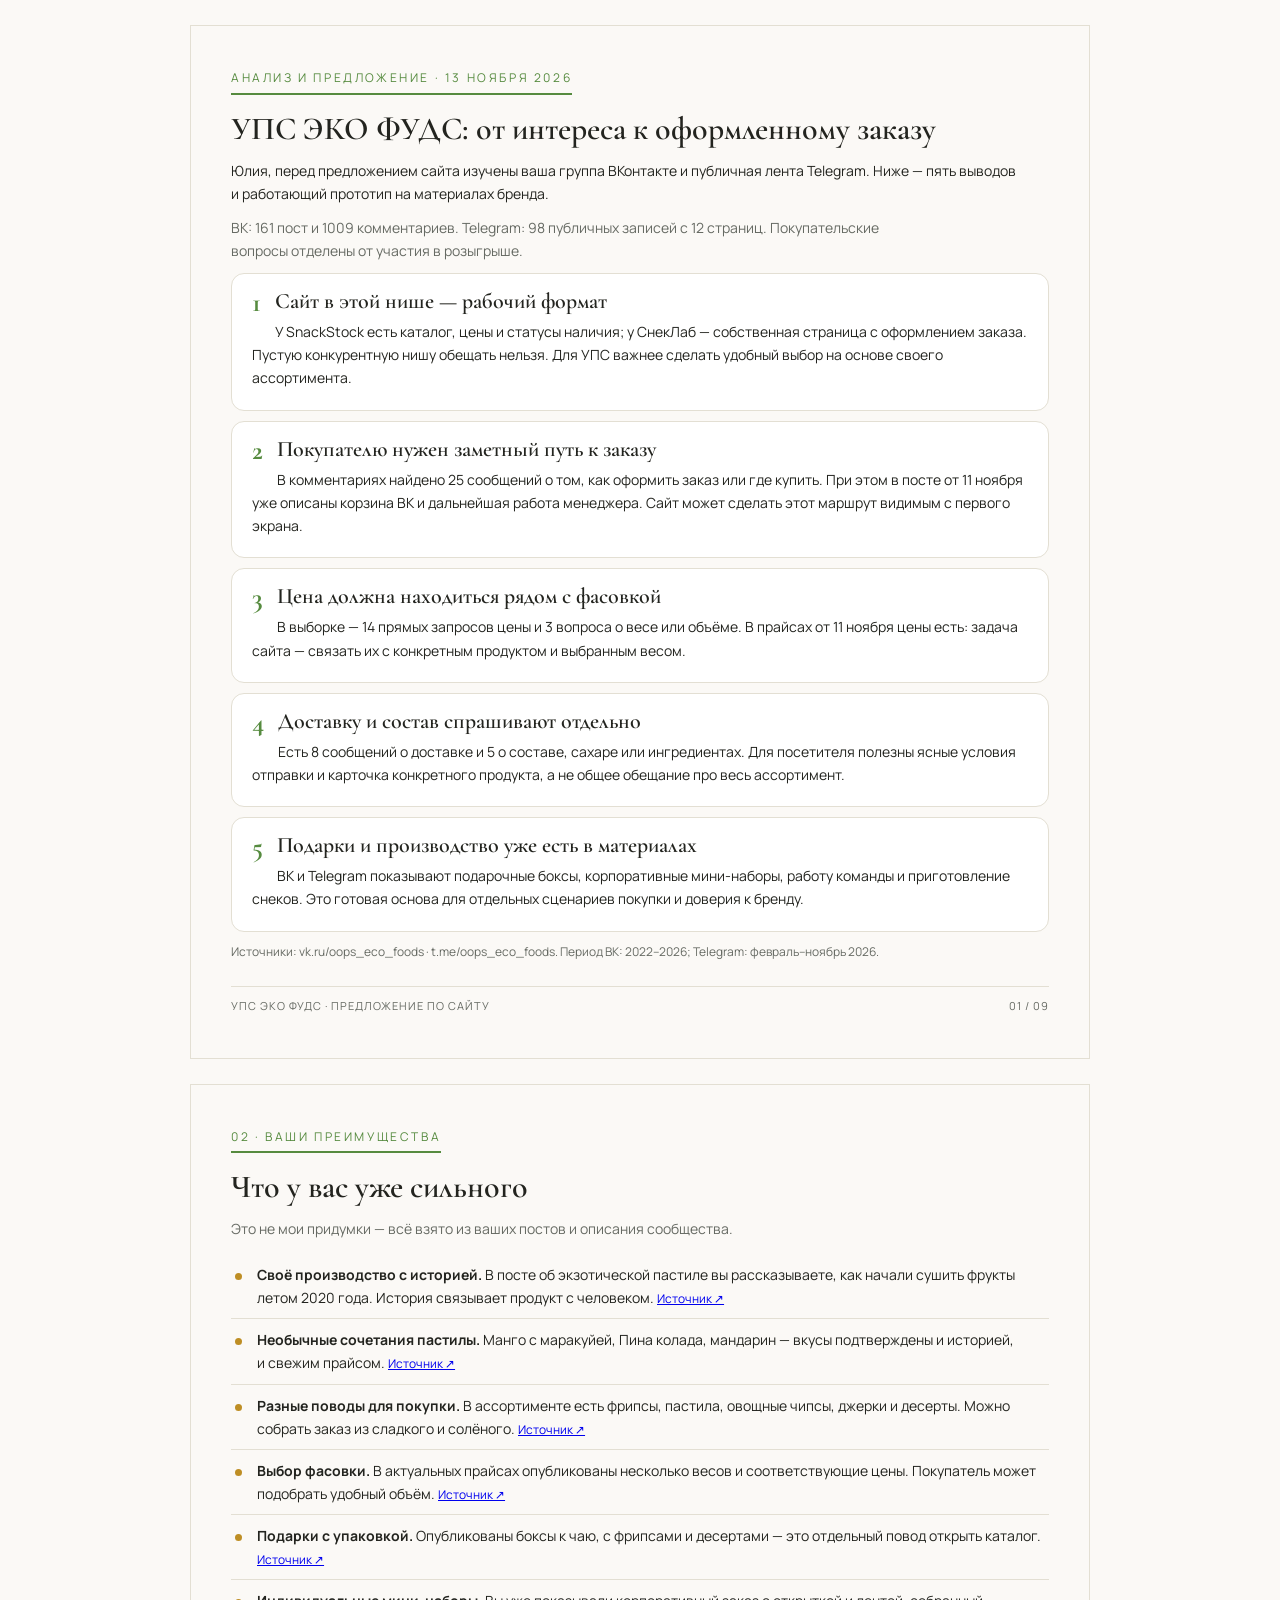
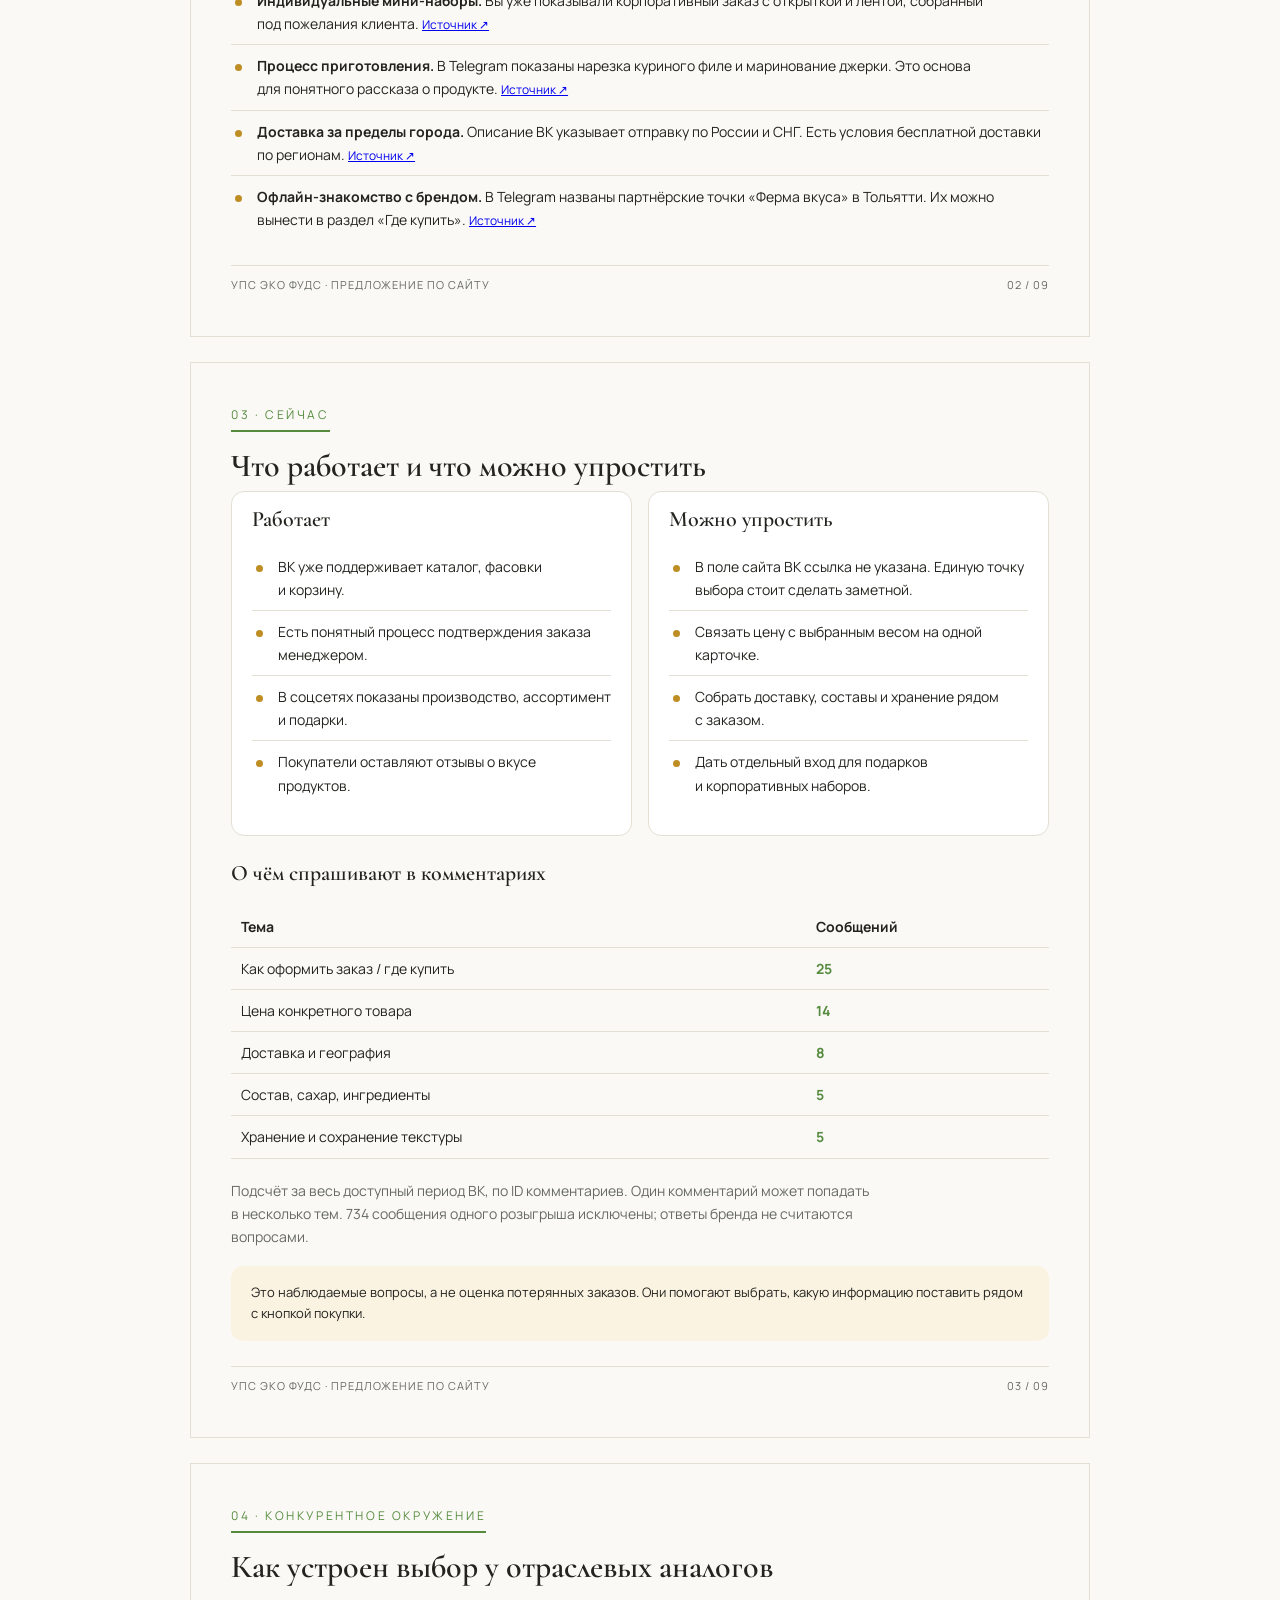
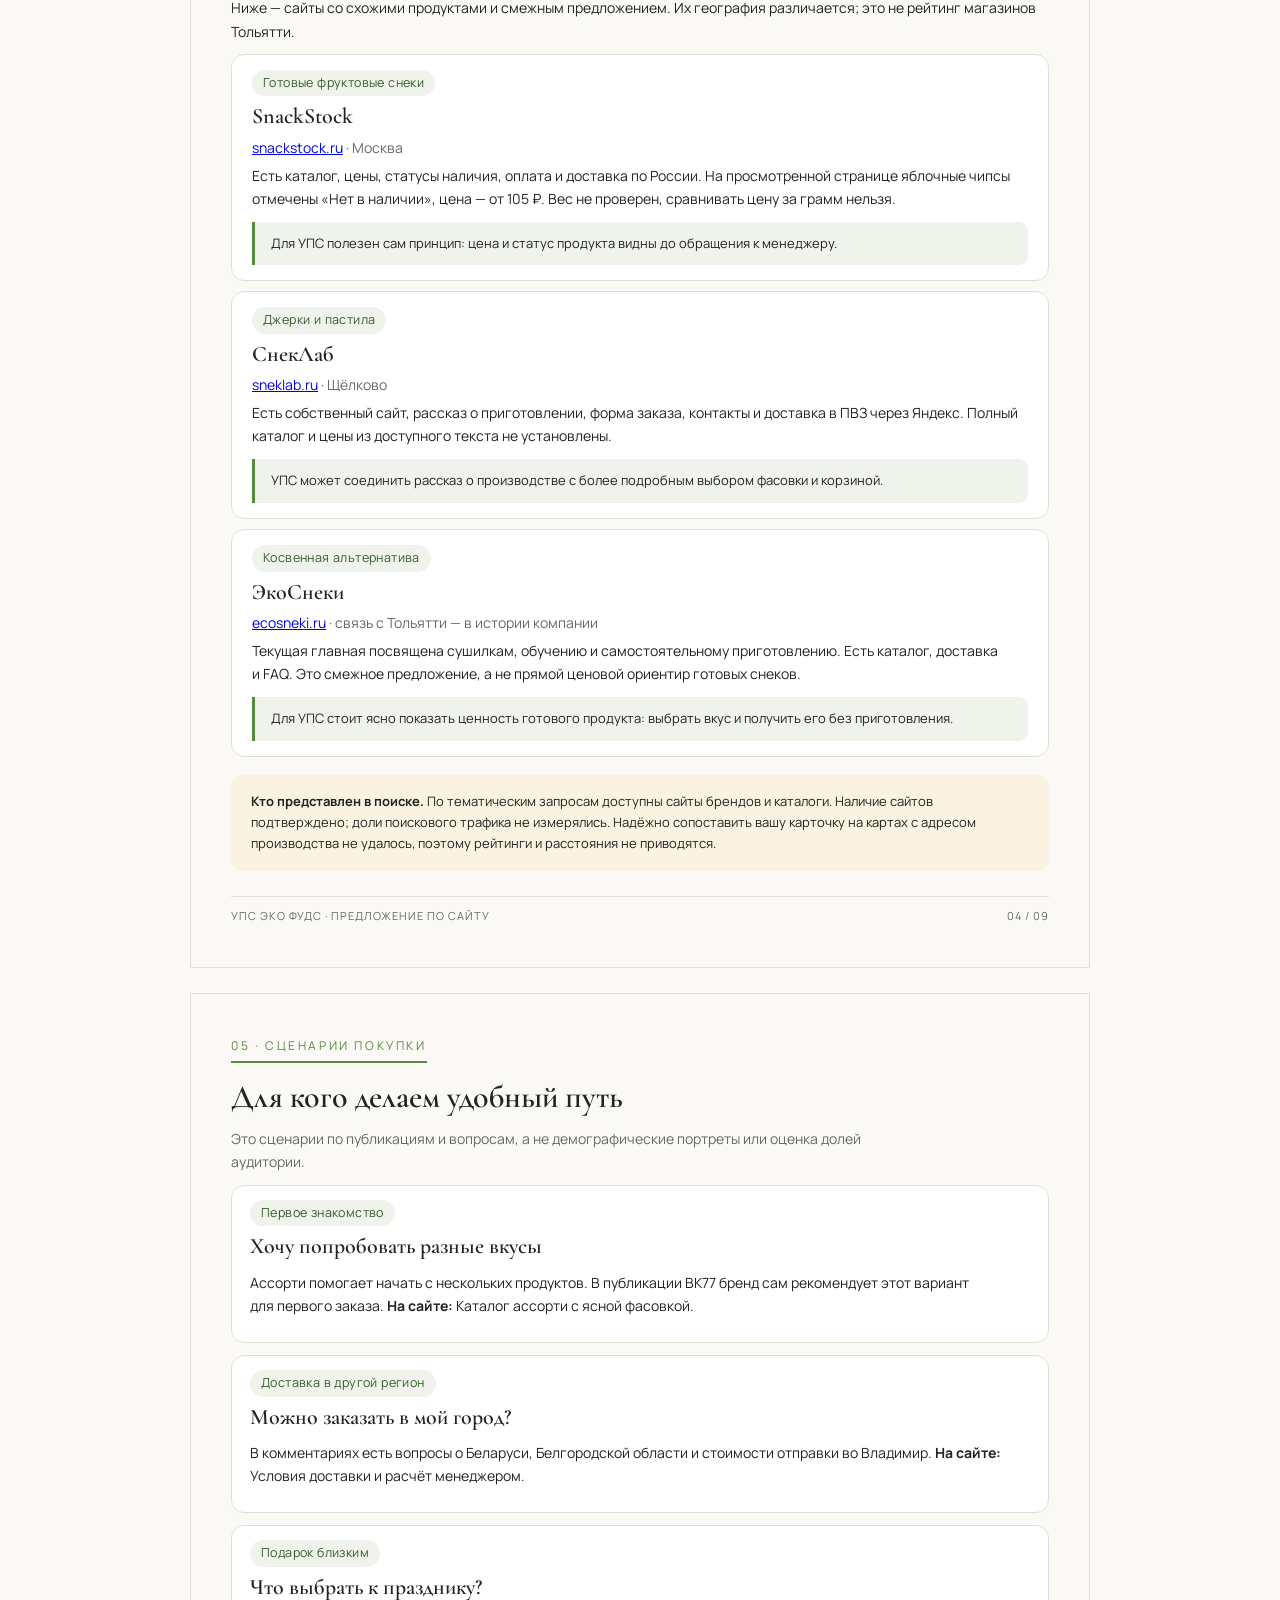
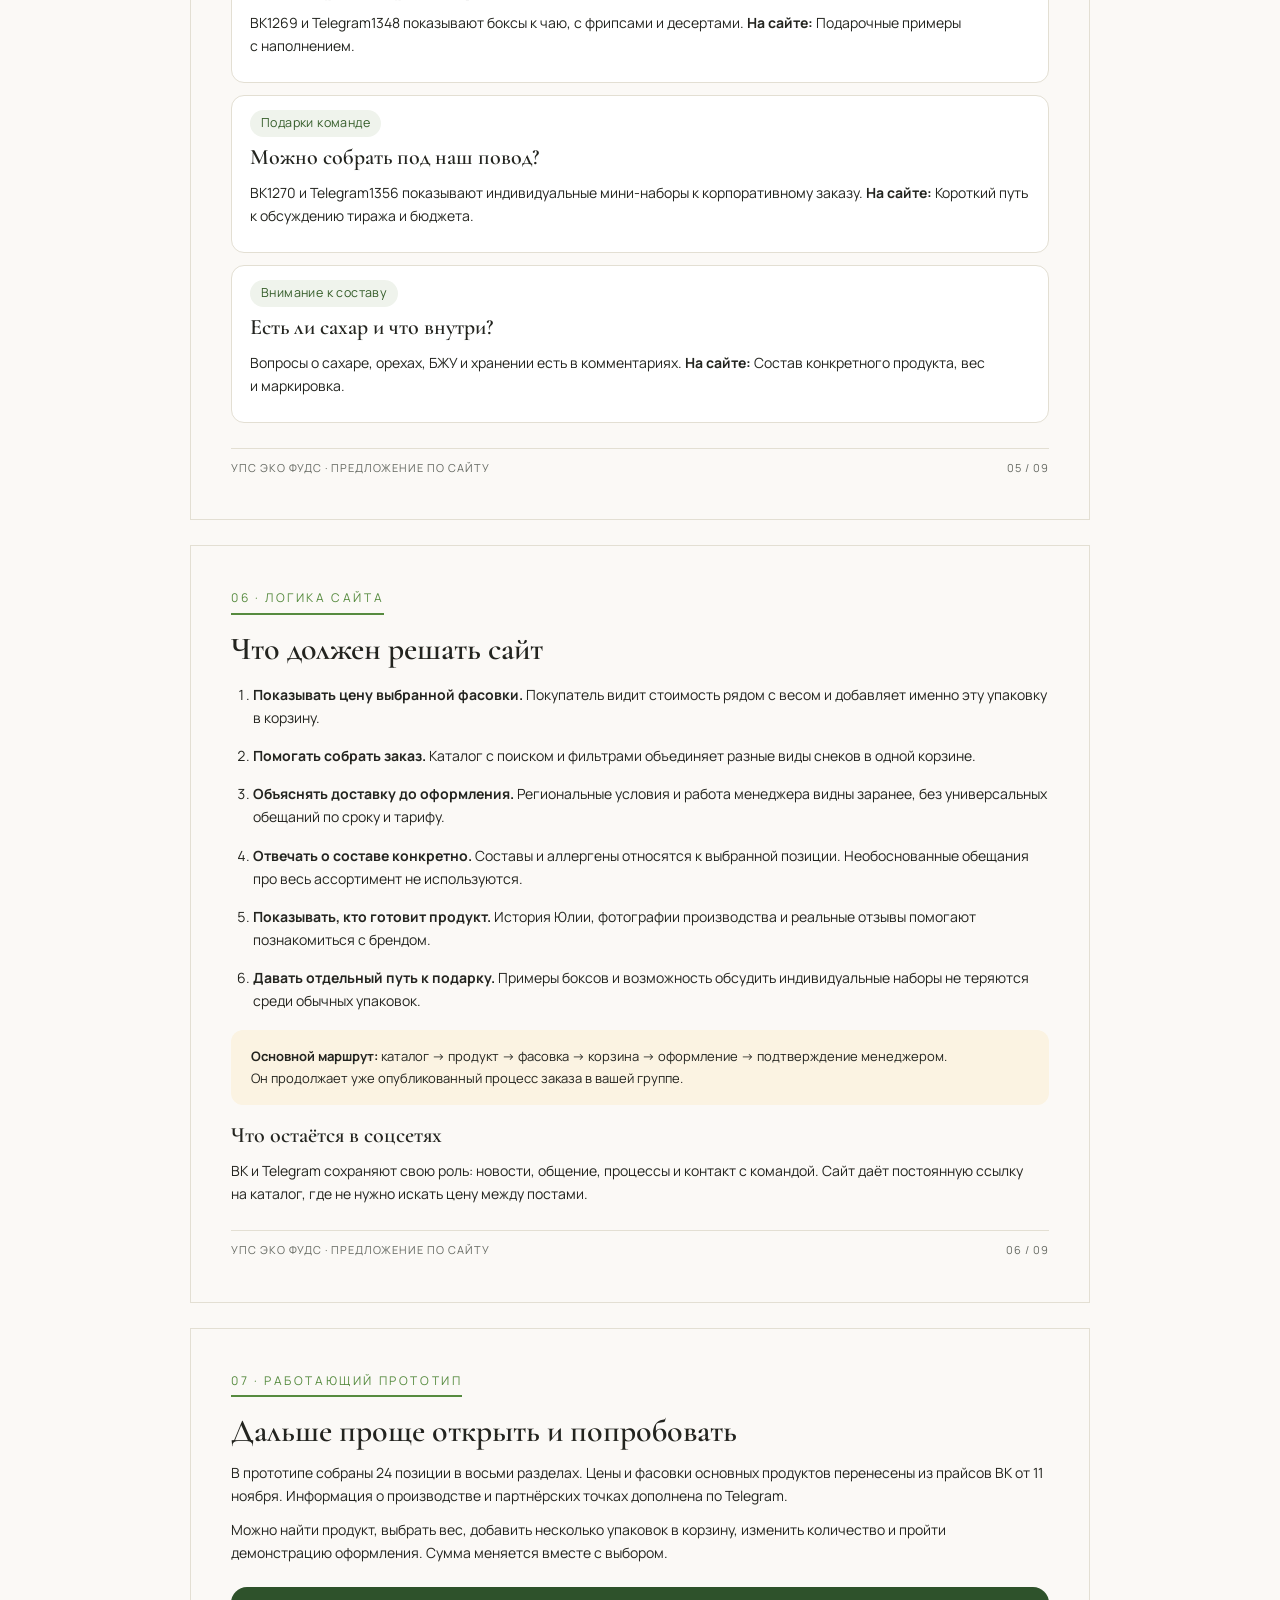
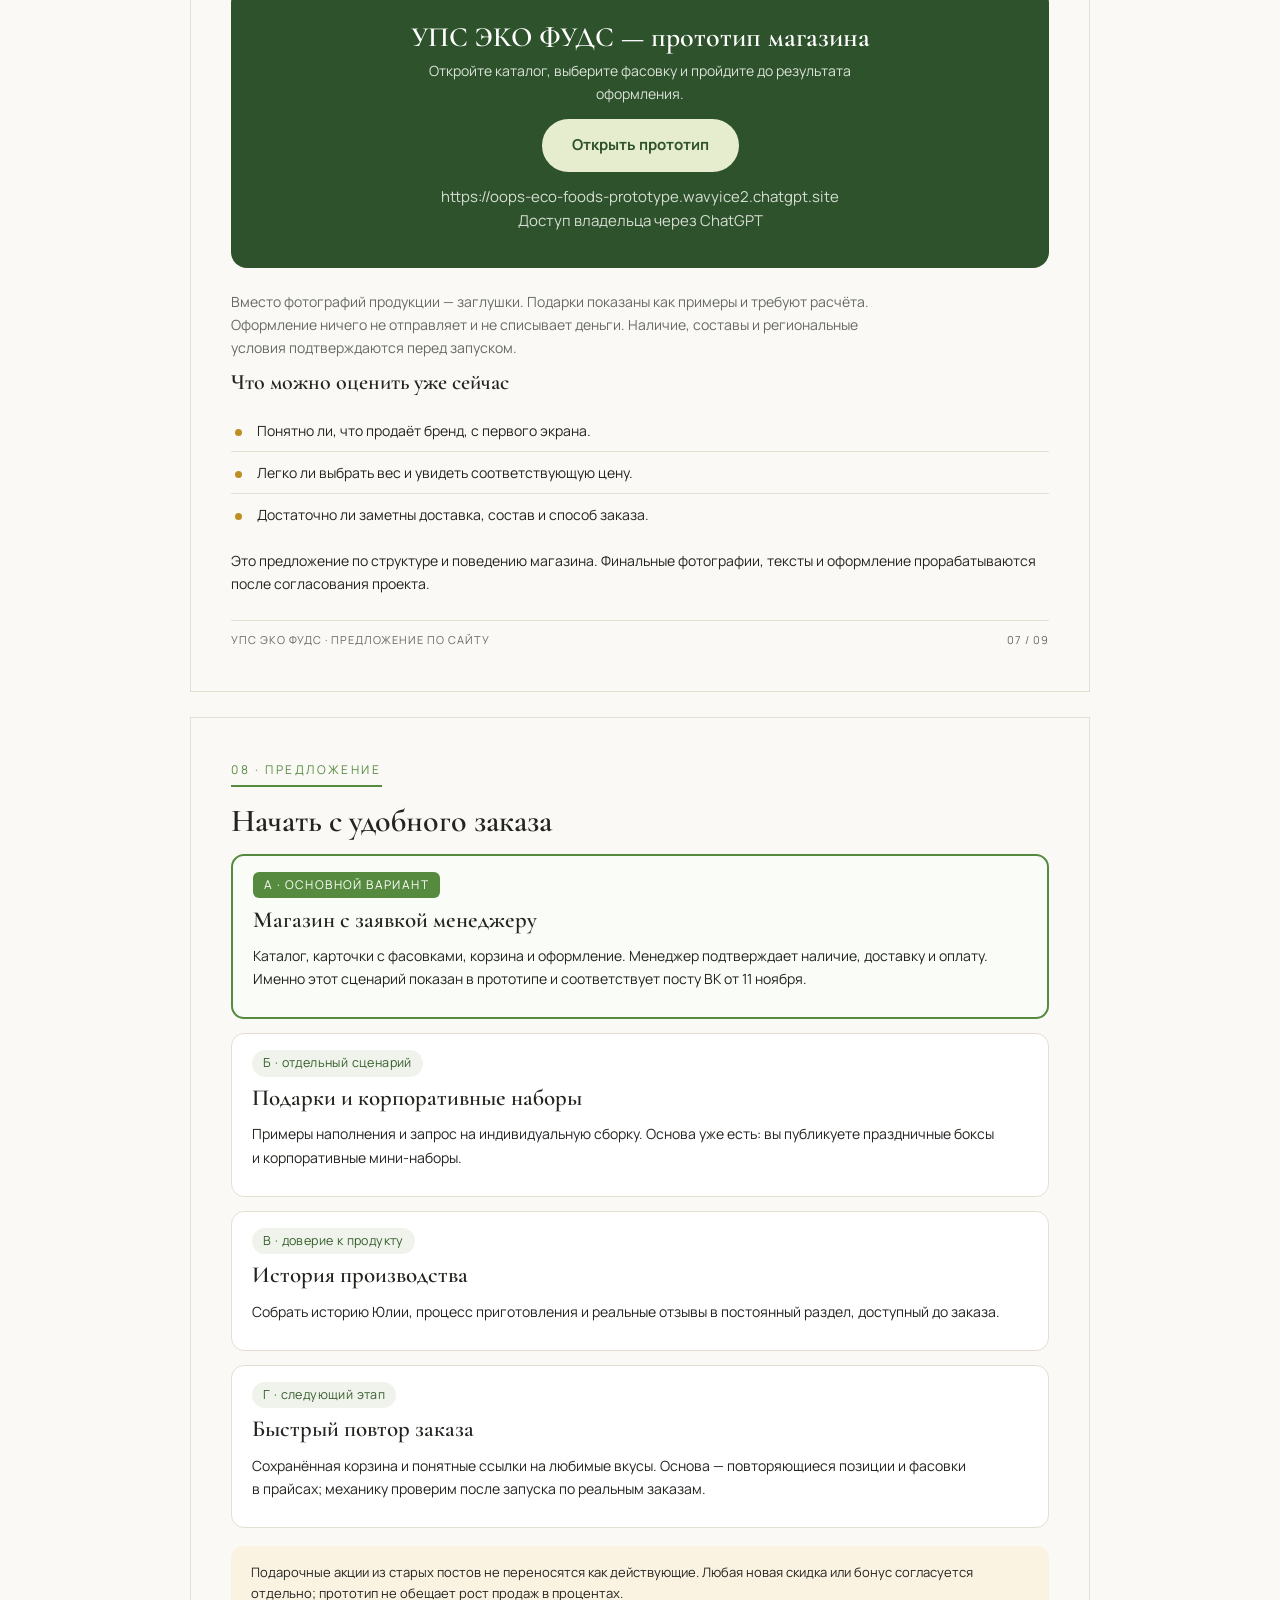
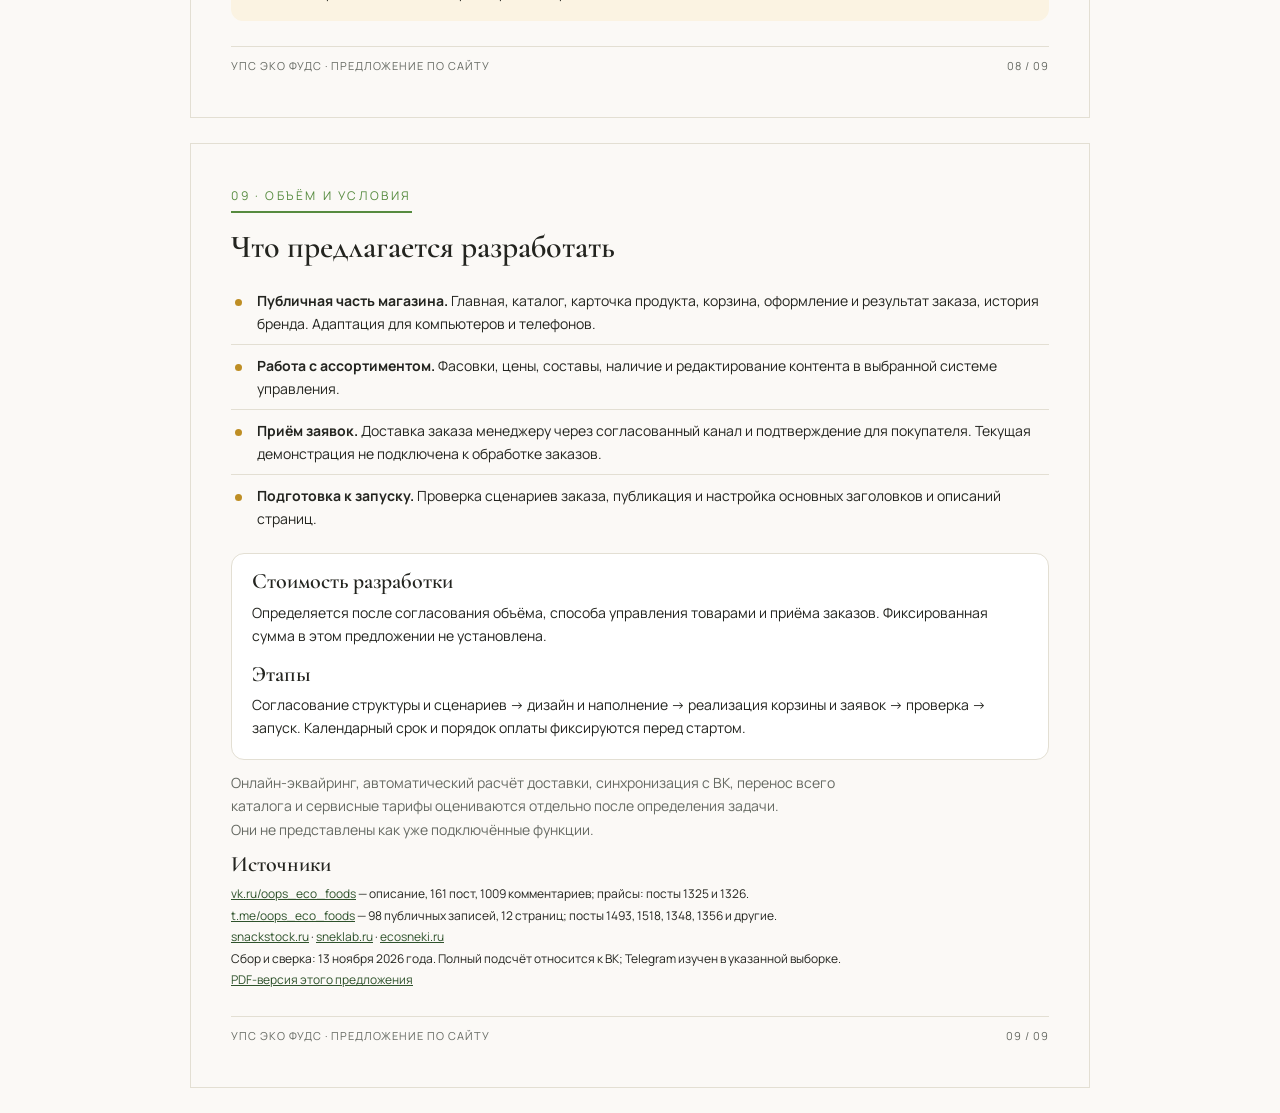
==== oops-eco-foods/kp/index.html @ 695bd157 "Add files via upload" ====
<!doctype html><html lang="ru"><head><meta charset="utf-8"><meta name="viewport" content="width=device-width,initial-scale=1"><meta name="robots" content="noindex,nofollow"><title>УПС ЭКО ФУДС — анализ и коммерческое предложение</title><link href="https://fonts.googleapis.com/css2?family=Cormorant+Garamond:wght@500;600;700&family=Manrope:wght@400;500;600;700&display=swap" rel="stylesheet"><style>
/* Роли цветов постоянные, значения — под клиента: акцент из логотипа или обложки группы */
:root{
  --sage:#5F7A5C; --sage-dark:#26302A; --sage-ink:#46604A; --gold:#A8762A; --mint:#CFE3CB;
  --bg:#FBF9F6; --paper:#fff; --ink:#23241F; --muted:#666A63; --line:#E3DFD3; --tint:#EFF3EC; --warn:#FBF3E2;
}
*{box-sizing:border-box}
body{margin:0;background:var(--bg);color:var(--ink);font:16.5px/1.65 Manrope,system-ui,sans-serif}
.wrap{max-width:820px;margin:0 auto;padding:0 28px}
h1,h2,h3{font-family:'Cormorant Garamond',Georgia,serif;font-weight:600;line-height:1.15;margin:0}
h1{font-size:46px;margin-bottom:16px}
h2{font-size:32px;margin:0 0 6px}
h3{font-size:22px;margin:0 0 6px}
p{margin:11px 0}
.sub{color:var(--muted);font-size:14.5px}
p.sub{max-width:72ch}
header{background:var(--sage-dark);color:#fff;padding:56px 0 48px}
header .eyebrow{letter-spacing:3.4px;text-transform:uppercase;font-size:12px;color:var(--mint);margin-bottom:18px}
header h1{color:#fff;max-width:24ch}
header p{color:#E4E9E1;max-width:64ch}
header .sub{color:#AEB9AE;margin-top:20px}
header a{color:#E4E9E1}
section{padding:46px 0 6px}
.sec-num{display:block;width:max-content;font-size:12px;letter-spacing:2.6px;text-transform:uppercase;color:var(--sage);border-bottom:2px solid var(--sage);padding-bottom:5px;margin-bottom:16px}
.card{background:var(--paper);border:1px solid var(--line);border-radius:13px;padding:22px 24px;margin:14px 0}
.card .n{font-family:'Cormorant Garamond',serif;font-size:32px;font-weight:700;color:var(--sage);line-height:1;margin-bottom:6px}
.grid.two{display:grid;grid-template-columns:1fr 1fr;gap:16px}
@media(max-width:760px){.grid.two{grid-template-columns:1fr} h1{font-size:36px}}
.adv{list-style:none;padding:0;margin:14px 0}
.adv li{padding:11px 0 11px 26px;border-bottom:1px solid var(--line);position:relative}
.adv li:before{content:"";position:absolute;left:4px;top:21px;width:7px;height:7px;border-radius:50%;background:var(--gold)}
.adv li:last-child{border:0}
.why{background:var(--tint);border-left:3px solid var(--sage);border-radius:0 9px 9px 0;padding:11px 16px;margin-top:12px;font-size:15.5px}
.seg{background:var(--paper);border:1px solid var(--line);border-radius:13px;padding:18px 22px;margin:12px 0}
.tag{display:inline-block;background:var(--tint);color:var(--sage-ink);font-size:12.5px;letter-spacing:.4px;padding:3px 11px;border-radius:999px;margin-bottom:8px}
.src{color:var(--muted);font-size:14px;margin-top:2px}
.note{background:var(--warn);border-radius:12px;padding:16px 20px;margin:18px 0;font-size:15.5px}
.note strong{color:#7A5A22}
ol.tasks{padding-left:22px}
ol.tasks li{margin:12px 0}
.cta{background:var(--sage-dark);color:#fff;border-radius:16px;padding:34px;text-align:center;margin:22px 0}
.cta h3{color:#fff;font-size:28px}
.cta a.btn{display:inline-block;background:var(--mint);color:var(--sage-dark);padding:14px 30px;border-radius:999px;text-decoration:none;font-weight:700;margin-top:14px}
.cta .url{display:block;margin-top:13px;color:#D6DED4;font-size:15px;word-break:break-all}
.cta p{color:#DCE3DA;max-width:56ch;margin:0 auto}
.offer{background:var(--paper);border:1px solid var(--line);border-radius:13px;padding:22px 24px;margin:14px 0}
.offer-main{border:2px solid var(--sage);background:#FAFCF8}
.badge{display:inline-block;background:var(--sage);color:#fff;font-size:12px;letter-spacing:1.4px;text-transform:uppercase;padding:3px 11px;border-radius:6px;margin-bottom:9px}
blockquote{margin:14px 0;padding:14px 20px;background:var(--paper);border-left:3px solid var(--gold);border-radius:0 9px 9px 0;font-style:italic;color:#353B36}
footer{margin-top:56px;padding:30px 0 60px;border-top:1px solid var(--line);color:var(--muted);font-size:14px}
footer p{max-width:70ch}
footer a{color:var(--sage-dark)}
@media print{
  body{background:#fff;font-size:11.5pt}
  .wrap{max-width:100%;padding:0 14mm}
  header{padding:16mm 0 11mm;-webkit-print-color-adjust:exact;print-color-adjust:exact}
  section{padding:7mm 0 0}
  h2{margin-top:2mm}
  .adv li{padding:7px 0 7px 24px}
  p{margin:8px 0}
  .card,.seg,.offer,.cta,.note,.why,blockquote{page-break-inside:avoid;break-inside:avoid;-webkit-print-color-adjust:exact;print-color-adjust:exact}
  h2,h3,.sec-num{page-break-after:avoid;break-after:avoid}
  .card,.seg,.offer{padding:16px 20px;margin:10px 0}
  .why{margin-top:9px;padding:9px 14px}
  .cta{padding:24px;margin:16px 0}
  footer{margin-top:28px;padding:18px 0 20px}
  h1{font-size:28pt}h2{font-size:20pt}h3{font-size:14pt}
  a{color:inherit;text-decoration:none}
  @page{margin:0}
}

:root{--sage:#568b3f;--sage-dark:#2e522b;--sage-ink:#365e2b;--gold:#be8e24;--mint:#e6edce}body{font-size:15px}.page{max-width:900px;margin:25px auto;background:var(--bg);padding:42px 40px;position:relative;border:1px solid var(--line)}.page>.wrap{padding:0;max-width:none}.page header{padding:0;background:none;color:var(--ink)}.page header h1{color:var(--sage-dark)}.page header p{color:var(--ink)}.page header .sub{color:var(--muted)}.page header .eyebrow{color:var(--sage);letter-spacing:2px}.page h1{font-size:41px}.page h2{font-size:32px}.page .card{padding:15px 20px;margin:10px 0}.page .card h3{font-size:22px}.page .card p{font-size:14px;margin:5px 0}.page .card .n{float:left;margin-right:14px;font-size:27px}.page .grid.two .card{margin:0}.page .adv li{padding-top:9px;padding-bottom:9px;font-size:14px}.page .adv li:before{top:19px}.folio{font-size:11px;letter-spacing:1px;color:var(--muted);border-top:1px solid var(--line);margin-top:25px;padding-top:10px;display:flex;justify-content:space-between}.page .src{font-size:12px}.page .seg{padding:14px 18px}.page .seg p{font-size:14px}.page .seg h3{font-size:22px}.page .why{font-size:13px}.page .offer{padding:16px 20px}.page .offer p{font-size:14px}.page .offer h3{font-size:23px}.page .note{font-size:13px}.question-table{width:100%;border-collapse:collapse;margin:20px 0;font-size:14px}.question-table td,.question-table th{border-bottom:1px solid var(--line);padding:9px 10px;text-align:left}.question-table td:last-child{font-weight:700;color:var(--sage)}.page .tasks li{font-size:14px;margin:15px 0}.page p{font-size:14px}.page .big{font:40px/1.1 'Cormorant Garamond',Georgia,serif;color:var(--sage-dark);margin:25px 0}.sources{font-size:12px;line-height:1.8;overflow-wrap:anywhere}.sources a{color:var(--sage-dark)}@media print{html,body{margin:0!important;padding:0!important}.page{max-width:none;width:210mm;height:297mm;min-height:0;margin:0;padding:16mm 17mm 15mm;border:0;break-after:page;page-break-after:always;overflow:visible}.page:last-child{break-after:auto;page-break-after:auto}.page .wrap{padding:0}.page header{padding:0}.page h1{font-size:29pt}.page h2{font-size:23pt}.page h3{font-size:16pt}.page p,.page .card p,.page .adv li,.page .seg p,.page .offer p,.page .tasks li{font-size:10.5pt;line-height:1.6}.page .card{padding:10px 15px;margin:9px 0}.page .card h3{font-size:15.5pt}.page .seg{padding:11px 15px;margin:10px 0}.page .why,.page .note{font-size:9.5pt}.page .offer{padding:12px 16px;margin:9px 0}.page .folio{position:absolute;bottom:10mm;left:17mm;right:17mm;margin:0;font-size:8pt}.page .sources{font-size:9pt}.page .question-table{font-size:10pt}.page .sub,.page .src{font-size:9pt}.page .cta{padding:20px;margin:20px 0}.page .cta .url{font-size:11pt}.page .adv li{padding-top:8px;padding-bottom:8px}.page .tasks li{margin:14px 0}@page{size:A4;margin:0}}@media print{.page .grid.two{grid-template-columns:1fr 1fr!important}.page .question-table td,.page .question-table th{padding:7px 9px}}</style></head><body><section class="page"><div class="wrap"><span class="sec-num">АНАЛИЗ И&nbsp;ПРЕДЛОЖЕНИЕ · 13 НОЯБРЯ 2026</span><h2>УПС ЭКО ФУДС: от&nbsp;интереса к&nbsp;оформленному заказу</h2><p>Юлия, перед&nbsp;предложением сайта изучены ваша группа ВКонтакте и&nbsp;публичная лента Telegram. Ниже&nbsp;— пять выводов и&nbsp;работающий прототип на&nbsp;материалах бренда.</p><p class="sub">ВК: 161 пост и&nbsp;1009 комментариев. Telegram: 98 публичных записей с&nbsp;12 страниц. Покупательские вопросы отделены от&nbsp;участия в&nbsp;розыгрыше.</p><div class="card"><div class="n">1</div><h3>Сайт в&nbsp;этой&nbsp;нише&nbsp;— рабочий формат</h3><p>У&nbsp;SnackStock есть каталог, цены и&nbsp;статусы наличия; у&nbsp;СнекЛаб&nbsp;— собственная страница с&nbsp;оформлением заказа. Пустую конкурентную нишу обещать нельзя. Для&nbsp;УПС важнее сделать удобный выбор на&nbsp;основе своего ассортимента.</p></div><div class="card"><div class="n">2</div><h3>Покупателю нужен заметный путь к&nbsp;заказу</h3><p>В&nbsp;комментариях найдено 25 сообщений о&nbsp;том, как&nbsp;оформить заказ или&nbsp;где&nbsp;купить. При&nbsp;этом в&nbsp;посте от&nbsp;11 ноября уже&nbsp;описаны корзина ВК и&nbsp;дальнейшая работа менеджера. Сайт может сделать этот&nbsp;маршрут видимым с&nbsp;первого экрана.</p></div><div class="card"><div class="n">3</div><h3>Цена должна находиться рядом с&nbsp;фасовкой</h3><p>В&nbsp;выборке&nbsp;— 14 прямых запросов цены и&nbsp;3 вопроса о&nbsp;весе или&nbsp;объёме. В&nbsp;прайсах от&nbsp;11 ноября цены есть: задача сайта&nbsp;— связать их&nbsp;с&nbsp;конкретным продуктом и&nbsp;выбранным весом.</p></div><div class="card"><div class="n">4</div><h3>Доставку и&nbsp;состав спрашивают отдельно</h3><p>Есть 8 сообщений о&nbsp;доставке и&nbsp;5 о&nbsp;составе, сахаре или&nbsp;ингредиентах. Для&nbsp;посетителя полезны ясные условия отправки и&nbsp;карточка конкретного продукта, а&nbsp;не&nbsp;общее обещание про&nbsp;весь&nbsp;ассортимент.</p></div><div class="card"><div class="n">5</div><h3>Подарки и&nbsp;производство уже&nbsp;есть в&nbsp;материалах</h3><p>ВК и&nbsp;Telegram показывают подарочные боксы, корпоративные мини-наборы, работу команды и&nbsp;приготовление снеков. Это&nbsp;готовая основа для&nbsp;отдельных сценариев покупки и&nbsp;доверия к&nbsp;бренду.</p></div><p class="src">Источники: vk.ru/oops_eco_foods · t.me/oops_eco_foods. Период ВК: 2022–2026; Telegram: февраль–ноябрь 2026.</p><div class="folio"><span>УПС ЭКО ФУДС · ПРЕДЛОЖЕНИЕ ПО&nbsp;САЙТУ</span><span>01 / 09</span></div></div></section><section class="page"><div class="wrap"><span class="sec-num">02 · ВАШИ ПРЕИМУЩЕСТВА</span><h2>Что&nbsp;у&nbsp;вас уже&nbsp;сильного</h2><p class="sub">Это&nbsp;не&nbsp;мои придумки&nbsp;— всё взято из&nbsp;ваших постов и&nbsp;описания сообщества.</p><ul class="adv"><li><b>Своё производство с&nbsp;историей.</b> В&nbsp;посте об&nbsp;экзотической пастиле вы&nbsp;рассказываете, как&nbsp;начали сушить фрукты летом 2020 года. История связывает продукт с&nbsp;человеком. <span class="src"><a href="https://vk.ru/wall-37708318_1171" target="_blank" rel="noopener">Источник ↗</a></span></li><li><b>Необычные сочетания пастилы.</b> Манго с&nbsp;маракуйей, Пина колада, мандарин&nbsp;— вкусы подтверждены и&nbsp;историей, и&nbsp;свежим прайсом. <span class="src"><a href="https://vk.ru/wall-37708318_1325" target="_blank" rel="noopener">Источник ↗</a></span></li><li><b>Разные поводы для&nbsp;покупки.</b> В&nbsp;ассортименте есть фрипсы, пастила, овощные чипсы, джерки и&nbsp;десерты. Можно собрать заказ из&nbsp;сладкого и&nbsp;солёного. <span class="src"><a href="https://vk.ru/wall-37708318_1326" target="_blank" rel="noopener">Источник ↗</a></span></li><li><b>Выбор фасовки.</b> В&nbsp;актуальных прайсах опубликованы несколько весов и&nbsp;соответствующие цены. Покупатель может подобрать удобный объём. <span class="src"><a href="https://vk.ru/wall-37708318_1326" target="_blank" rel="noopener">Источник ↗</a></span></li><li><b>Подарки с&nbsp;упаковкой.</b> Опубликованы боксы к&nbsp;чаю, с&nbsp;фрипсами и&nbsp;десертами&nbsp;— это&nbsp;отдельный повод открыть каталог. <span class="src"><a href="https://vk.ru/wall-37708318_1269" target="_blank" rel="noopener">Источник ↗</a></span></li><li><b>Индивидуальные мини-наборы.</b> Вы&nbsp;уже&nbsp;показывали корпоративный заказ с&nbsp;открыткой и&nbsp;лентой, собранный под&nbsp;пожелания клиента. <span class="src"><a href="https://vk.ru/wall-37708318_1270" target="_blank" rel="noopener">Источник ↗</a></span></li><li><b>Процесс приготовления.</b> В&nbsp;Telegram показаны нарезка куриного филе и&nbsp;маринование джерки. Это&nbsp;основа для&nbsp;понятного рассказа о&nbsp;продукте. <span class="src"><a href="https://t.me/oops_eco_foods/1518" target="_blank" rel="noopener">Источник ↗</a></span></li><li><b>Доставка за&nbsp;пределы города.</b> Описание ВК указывает отправку по&nbsp;России и&nbsp;СНГ. Есть условия бесплатной доставки по&nbsp;регионам. <span class="src"><a href="https://vk.ru/oops_eco_foods" target="_blank" rel="noopener">Источник ↗</a></span></li><li><b>Офлайн-знакомство с&nbsp;брендом.</b> В&nbsp;Telegram названы партнёрские точки «Ферма вкуса» в&nbsp;Тольятти. Их&nbsp;можно вынести в&nbsp;раздел «Где&nbsp;купить». <span class="src"><a href="https://t.me/oops_eco_foods/1493" target="_blank" rel="noopener">Источник ↗</a></span></li></ul><div class="folio"><span>УПС ЭКО ФУДС · ПРЕДЛОЖЕНИЕ ПО&nbsp;САЙТУ</span><span>02 / 09</span></div></div></section><section class="page"><div class="wrap"><span class="sec-num">03 · СЕЙЧАС</span><h2>Что&nbsp;работает и&nbsp;что&nbsp;можно упростить</h2><div class="grid two"><div class="card"><h3>Работает</h3><ul class="adv"><li>ВК уже&nbsp;поддерживает каталог, фасовки и&nbsp;корзину.</li><li>Есть понятный процесс подтверждения заказа менеджером.</li><li>В&nbsp;соцсетях показаны производство, ассортимент и&nbsp;подарки.</li><li>Покупатели оставляют отзывы о&nbsp;вкусе продуктов.</li></ul></div><div class="card"><h3>Можно упростить</h3><ul class="adv"><li>В&nbsp;поле сайта ВК ссылка не&nbsp;указана. Единую точку выбора стоит сделать заметной.</li><li>Связать цену с&nbsp;выбранным весом на&nbsp;одной карточке.</li><li>Собрать доставку, составы и&nbsp;хранение рядом с&nbsp;заказом.</li><li>Дать отдельный вход для&nbsp;подарков и&nbsp;корпоративных наборов.</li></ul></div></div><h3 style="margin-top:25px">О&nbsp;чём спрашивают в&nbsp;комментариях</h3><table class="question-table"><tr><th>Тема</th><th>Сообщений</th></tr><tr><td>Как&nbsp;оформить заказ / где&nbsp;купить</td><td>25</td></tr><tr><td>Цена конкретного товара</td><td>14</td></tr><tr><td>Доставка и&nbsp;география</td><td>8</td></tr><tr><td>Состав, сахар, ингредиенты</td><td>5</td></tr><tr><td>Хранение и&nbsp;сохранение текстуры</td><td>5</td></tr></table><p class="sub">Подсчёт за&nbsp;весь&nbsp;доступный период ВК, по&nbsp;ID комментариев. Один комментарий может попадать в&nbsp;несколько тем.&nbsp;734 сообщения одного розыгрыша исключены; ответы бренда не&nbsp;считаются вопросами.</p><div class="note">Это&nbsp;наблюдаемые вопросы, а&nbsp;не&nbsp;оценка потерянных заказов. Они&nbsp;помогают выбрать, какую информацию поставить рядом с&nbsp;кнопкой покупки.</div><div class="folio"><span>УПС ЭКО ФУДС · ПРЕДЛОЖЕНИЕ ПО&nbsp;САЙТУ</span><span>03 / 09</span></div></div></section><section class="page"><div class="wrap"><span class="sec-num">04 · КОНКУРЕНТНОЕ ОКРУЖЕНИЕ</span><h2>Как&nbsp;устроен выбор у&nbsp;отраслевых аналогов</h2><p>Ниже&nbsp;— сайты со&nbsp;схожими продуктами и&nbsp;смежным предложением. Их&nbsp;география различается; это&nbsp;не&nbsp;рейтинг магазинов Тольятти.</p><div class="card"><span class="tag">Готовые фруктовые снеки</span><h3>SnackStock</h3><p class="src"><a href="https://snackstock.ru/">snackstock.ru</a> · Москва</p><p>Есть каталог, цены, статусы наличия, оплата и&nbsp;доставка по&nbsp;России. На&nbsp;просмотренной странице яблочные чипсы отмечены «Нет&nbsp;в&nbsp;наличии», цена&nbsp;— от&nbsp;105&nbsp;₽. Вес не&nbsp;проверен, сравнивать цену за&nbsp;грамм нельзя.</p><div class="why">Для&nbsp;УПС полезен сам принцип: цена и&nbsp;статус продукта видны до&nbsp;обращения к&nbsp;менеджеру.</div></div><div class="card"><span class="tag">Джерки и&nbsp;пастила</span><h3>СнекЛаб</h3><p class="src"><a href="https://sneklab.ru/">sneklab.ru</a> · Щёлково</p><p>Есть собственный сайт, рассказ о&nbsp;приготовлении, форма заказа, контакты и&nbsp;доставка в&nbsp;ПВЗ через&nbsp;Яндекс. Полный каталог и&nbsp;цены из&nbsp;доступного текста не&nbsp;установлены.</p><div class="why">УПС может соединить рассказ о&nbsp;производстве с&nbsp;более подробным выбором фасовки и&nbsp;корзиной.</div></div><div class="card"><span class="tag">Косвенная альтернатива</span><h3>ЭкоСнеки</h3><p class="src"><a href="https://www.ecosneki.ru/">ecosneki.ru</a> · связь с&nbsp;Тольятти&nbsp;— в&nbsp;истории компании</p><p>Текущая главная посвящена сушилкам, обучению и&nbsp;самостоятельному приготовлению. Есть каталог, доставка и&nbsp;FAQ. Это&nbsp;смежное предложение, а&nbsp;не&nbsp;прямой ценовой ориентир готовых снеков.</p><div class="why">Для&nbsp;УПС стоит ясно показать ценность готового продукта: выбрать вкус и&nbsp;получить его&nbsp;без&nbsp;приготовления.</div></div><div class="note"><b>Кто представлен в&nbsp;поиске.</b> По&nbsp;тематическим запросам доступны сайты брендов и&nbsp;каталоги. Наличие сайтов подтверждено; доли поискового трафика не&nbsp;измерялись. Надёжно сопоставить вашу карточку на&nbsp;картах с&nbsp;адресом производства не&nbsp;удалось, поэтому рейтинги и&nbsp;расстояния не&nbsp;приводятся.</div><div class="folio"><span>УПС ЭКО ФУДС · ПРЕДЛОЖЕНИЕ ПО&nbsp;САЙТУ</span><span>04 / 09</span></div></div></section><section class="page"><div class="wrap"><span class="sec-num">05 · СЦЕНАРИИ ПОКУПКИ</span><h2>Для&nbsp;кого делаем удобный путь</h2><p class="sub">Это&nbsp;сценарии по&nbsp;публикациям и&nbsp;вопросам, а&nbsp;не&nbsp;демографические портреты или&nbsp;оценка долей аудитории.</p><div class="seg"><span class="tag">Первое знакомство</span><h3>Хочу попробовать разные вкусы</h3><p>Ассорти помогает начать с&nbsp;нескольких продуктов. В&nbsp;публикации ВК77 бренд сам рекомендует этот&nbsp;вариант для&nbsp;первого заказа. <b>На&nbsp;сайте:</b> Каталог ассорти с&nbsp;ясной фасовкой.</p></div><div class="seg"><span class="tag">Доставка в&nbsp;другой регион</span><h3>Можно заказать в&nbsp;мой&nbsp;город?</h3><p>В&nbsp;комментариях есть вопросы о&nbsp;Беларуси, Белгородской области и&nbsp;стоимости отправки во&nbsp;Владимир. <b>На&nbsp;сайте:</b> Условия доставки и&nbsp;расчёт менеджером.</p></div><div class="seg"><span class="tag">Подарок близким</span><h3>Что&nbsp;выбрать к&nbsp;празднику?</h3><p>ВК1269 и&nbsp;Telegram1348 показывают боксы к&nbsp;чаю, с&nbsp;фрипсами и&nbsp;десертами. <b>На&nbsp;сайте:</b> Подарочные примеры с&nbsp;наполнением.</p></div><div class="seg"><span class="tag">Подарки команде</span><h3>Можно собрать под&nbsp;наш&nbsp;повод?</h3><p>ВК1270 и&nbsp;Telegram1356 показывают индивидуальные мини-наборы к&nbsp;корпоративному заказу. <b>На&nbsp;сайте:</b> Короткий путь к&nbsp;обсуждению тиража и&nbsp;бюджета.</p></div><div class="seg"><span class="tag">Внимание к&nbsp;составу</span><h3>Есть&nbsp;ли сахар и&nbsp;что&nbsp;внутри?</h3><p>Вопросы о&nbsp;сахаре, орехах, БЖУ и&nbsp;хранении есть в&nbsp;комментариях. <b>На&nbsp;сайте:</b> Состав конкретного продукта, вес и&nbsp;маркировка.</p></div><div class="folio"><span>УПС ЭКО ФУДС · ПРЕДЛОЖЕНИЕ ПО&nbsp;САЙТУ</span><span>05 / 09</span></div></div></section><section class="page"><div class="wrap"><span class="sec-num">06 · ЛОГИКА САЙТА</span><h2>Что&nbsp;должен решать сайт</h2><ol class="tasks"><li><b>Показывать цену выбранной фасовки.</b> Покупатель видит стоимость рядом с&nbsp;весом и&nbsp;добавляет именно эту упаковку в&nbsp;корзину.</li><li><b>Помогать собрать заказ.</b> Каталог с&nbsp;поиском и&nbsp;фильтрами объединяет разные виды снеков в&nbsp;одной корзине.</li><li><b>Объяснять доставку до&nbsp;оформления.</b> Региональные условия и&nbsp;работа менеджера видны заранее, без&nbsp;универсальных обещаний по&nbsp;сроку и&nbsp;тарифу.</li><li><b>Отвечать о&nbsp;составе конкретно.</b> Составы и&nbsp;аллергены относятся к&nbsp;выбранной позиции. Необоснованные обещания про&nbsp;весь&nbsp;ассортимент не&nbsp;используются.</li><li><b>Показывать, кто готовит продукт.</b> История Юлии, фотографии производства и&nbsp;реальные отзывы помогают познакомиться с&nbsp;брендом.</li><li><b>Давать отдельный путь к&nbsp;подарку.</b> Примеры боксов и&nbsp;возможность обсудить индивидуальные наборы не&nbsp;теряются среди обычных упаковок.</li></ol><div class="note"><b>Основной маршрут:</b> каталог → продукт → фасовка → корзина → оформление → подтверждение менеджером. Он&nbsp;продолжает уже&nbsp;опубликованный процесс заказа в&nbsp;вашей группе.</div><h3>Что&nbsp;остаётся в&nbsp;соцсетях</h3><p>ВК и&nbsp;Telegram сохраняют свою роль: новости, общение, процессы и&nbsp;контакт с&nbsp;командой. Сайт даёт постоянную ссылку на&nbsp;каталог, где&nbsp;не&nbsp;нужно искать цену между&nbsp;постами.</p><div class="folio"><span>УПС ЭКО ФУДС · ПРЕДЛОЖЕНИЕ ПО&nbsp;САЙТУ</span><span>06 / 09</span></div></div></section><section class="page"><div class="wrap"><span class="sec-num">07 · РАБОТАЮЩИЙ ПРОТОТИП</span><h2>Дальше проще открыть и&nbsp;попробовать</h2><p>В&nbsp;прототипе собраны 24 позиции в&nbsp;восьми разделах. Цены и&nbsp;фасовки основных продуктов перенесены из&nbsp;прайсов ВК от&nbsp;11 ноября. Информация о&nbsp;производстве и&nbsp;партнёрских точках дополнена по&nbsp;Telegram.</p><p>Можно найти продукт, выбрать вес, добавить несколько упаковок в&nbsp;корзину, изменить количество и&nbsp;пройти демонстрацию оформления. Сумма меняется вместе с&nbsp;выбором.</p><div class="cta"><h3>УПС ЭКО ФУДС&nbsp;— прототип магазина</h3><p>Откройте каталог, выберите фасовку и&nbsp;пройдите до&nbsp;результата оформления.</p><a class="btn" href="https://oops-eco-foods-prototype.wavyice2.chatgpt.site">Открыть прототип</a><span class="url">https://oops-eco-foods-prototype.wavyice2.chatgpt.site<br>Доступ владельца через ChatGPT</span></div><p class="sub">Вместо фотографий продукции&nbsp;— заглушки. Подарки показаны как&nbsp;примеры и&nbsp;требуют расчёта. Оформление ничего не&nbsp;отправляет и&nbsp;не&nbsp;списывает деньги. Наличие, составы и&nbsp;региональные условия подтверждаются перед&nbsp;запуском.</p><h3>Что&nbsp;можно оценить уже&nbsp;сейчас</h3><ul class="adv"><li>Понятно&nbsp;ли, что&nbsp;продаёт бренд, с&nbsp;первого экрана.</li><li>Легко&nbsp;ли выбрать вес и&nbsp;увидеть соответствующую цену.</li><li>Достаточно&nbsp;ли заметны доставка, состав и&nbsp;способ заказа.</li></ul><p>Это&nbsp;предложение по&nbsp;структуре и&nbsp;поведению магазина. Финальные фотографии, тексты и&nbsp;оформление прорабатываются после&nbsp;согласования проекта.</p><div class="folio"><span>УПС ЭКО ФУДС · ПРЕДЛОЖЕНИЕ ПО&nbsp;САЙТУ</span><span>07 / 09</span></div></div></section><section class="page"><div class="wrap"><span class="sec-num">08 · ПРЕДЛОЖЕНИЕ</span><h2>Начать с&nbsp;удобного заказа</h2><div class="offer offer-main"><span class="badge">А&nbsp;· основной вариант</span><h3>Магазин с&nbsp;заявкой менеджеру</h3><p>Каталог, карточки с&nbsp;фасовками, корзина и&nbsp;оформление. Менеджер подтверждает наличие, доставку и&nbsp;оплату. Именно этот&nbsp;сценарий показан в&nbsp;прототипе и&nbsp;соответствует посту ВК от&nbsp;11 ноября.</p></div><div class="offer"><span class="tag">Б · отдельный сценарий</span><h3>Подарки и&nbsp;корпоративные наборы</h3><p>Примеры наполнения и&nbsp;запрос на&nbsp;индивидуальную сборку. Основа уже&nbsp;есть: вы&nbsp;публикуете праздничные боксы и&nbsp;корпоративные мини-наборы.</p></div><div class="offer"><span class="tag">В&nbsp;· доверие к&nbsp;продукту</span><h3>История производства</h3><p>Собрать историю Юлии, процесс приготовления и&nbsp;реальные отзывы в&nbsp;постоянный раздел, доступный до&nbsp;заказа.</p></div><div class="offer"><span class="tag">Г · следующий этап</span><h3>Быстрый повтор заказа</h3><p>Сохранённая корзина и&nbsp;понятные ссылки на&nbsp;любимые вкусы. Основа&nbsp;— повторяющиеся позиции и&nbsp;фасовки в&nbsp;прайсах; механику проверим после&nbsp;запуска по&nbsp;реальным заказам.</p></div><div class="note">Подарочные акции из&nbsp;старых постов не&nbsp;переносятся как&nbsp;действующие. Любая новая скидка или&nbsp;бонус согласуется отдельно; прототип не&nbsp;обещает рост продаж в&nbsp;процентах.</div><div class="folio"><span>УПС ЭКО ФУДС · ПРЕДЛОЖЕНИЕ ПО&nbsp;САЙТУ</span><span>08 / 09</span></div></div></section><section class="page"><div class="wrap"><span class="sec-num">09 · ОБЪЁМ И&nbsp;УСЛОВИЯ</span><h2>Что&nbsp;предлагается разработать</h2><ul class="adv"><li><b>Публичная часть магазина.</b> Главная, каталог, карточка продукта, корзина, оформление и&nbsp;результат заказа, история бренда. Адаптация для&nbsp;компьютеров и&nbsp;телефонов.</li><li><b>Работа с&nbsp;ассортиментом.</b> Фасовки, цены, составы, наличие и&nbsp;редактирование контента в&nbsp;выбранной системе управления.</li><li><b>Приём заявок.</b> Доставка заказа менеджеру через&nbsp;согласованный канал и&nbsp;подтверждение для&nbsp;покупателя. Текущая демонстрация не&nbsp;подключена к&nbsp;обработке заказов.</li><li><b>Подготовка к&nbsp;запуску.</b> Проверка сценариев заказа, публикация и&nbsp;настройка основных заголовков и&nbsp;описаний страниц.</li></ul><div class="card"><h3>Стоимость разработки</h3><p>Определяется после&nbsp;согласования объёма, способа управления товарами и&nbsp;приёма заказов. Фиксированная сумма в&nbsp;этом предложении не&nbsp;установлена.</p><h3 style="margin-top:15px">Этапы</h3><p>Согласование структуры и&nbsp;сценариев → дизайн и&nbsp;наполнение → реализация корзины и&nbsp;заявок → проверка → запуск. Календарный срок и&nbsp;порядок оплаты фиксируются перед&nbsp;стартом.</p></div><p class="sub">Онлайн-эквайринг, автоматический расчёт доставки, синхронизация с&nbsp;ВК, перенос всего каталога и&nbsp;сервисные тарифы оцениваются отдельно после&nbsp;определения задачи. Они&nbsp;не&nbsp;представлены как&nbsp;уже&nbsp;подключённые функции.</p><h3>Источники</h3><div class="sources"><a href="https://vk.ru/oops_eco_foods">vk.ru/oops_eco_foods</a> — описание, 161 пост, 1009 комментариев; прайсы: посты 1325 и&nbsp;1326.<br><a href="https://t.me/oops_eco_foods">t.me/oops_eco_foods</a> — 98 публичных записей, 12 страниц; посты 1493, 1518, 1348, 1356 и&nbsp;другие.<br><a href="https://snackstock.ru/">snackstock.ru</a> · <a href="https://sneklab.ru/">sneklab.ru</a> · <a href="https://www.ecosneki.ru/">ecosneki.ru</a><br>Сбор и&nbsp;сверка: 13 ноября 2026 года. Полный подсчёт относится к&nbsp;ВК; Telegram изучен в&nbsp;указанной выборке.<br><a href="KP-УПС-ЭКО-ФУДС.pdf">PDF-версия этого предложения</a></div><div class="folio"><span>УПС ЭКО ФУДС · ПРЕДЛОЖЕНИЕ ПО&nbsp;САЙТУ</span><span>09 / 09</span></div></div></section></body></html>
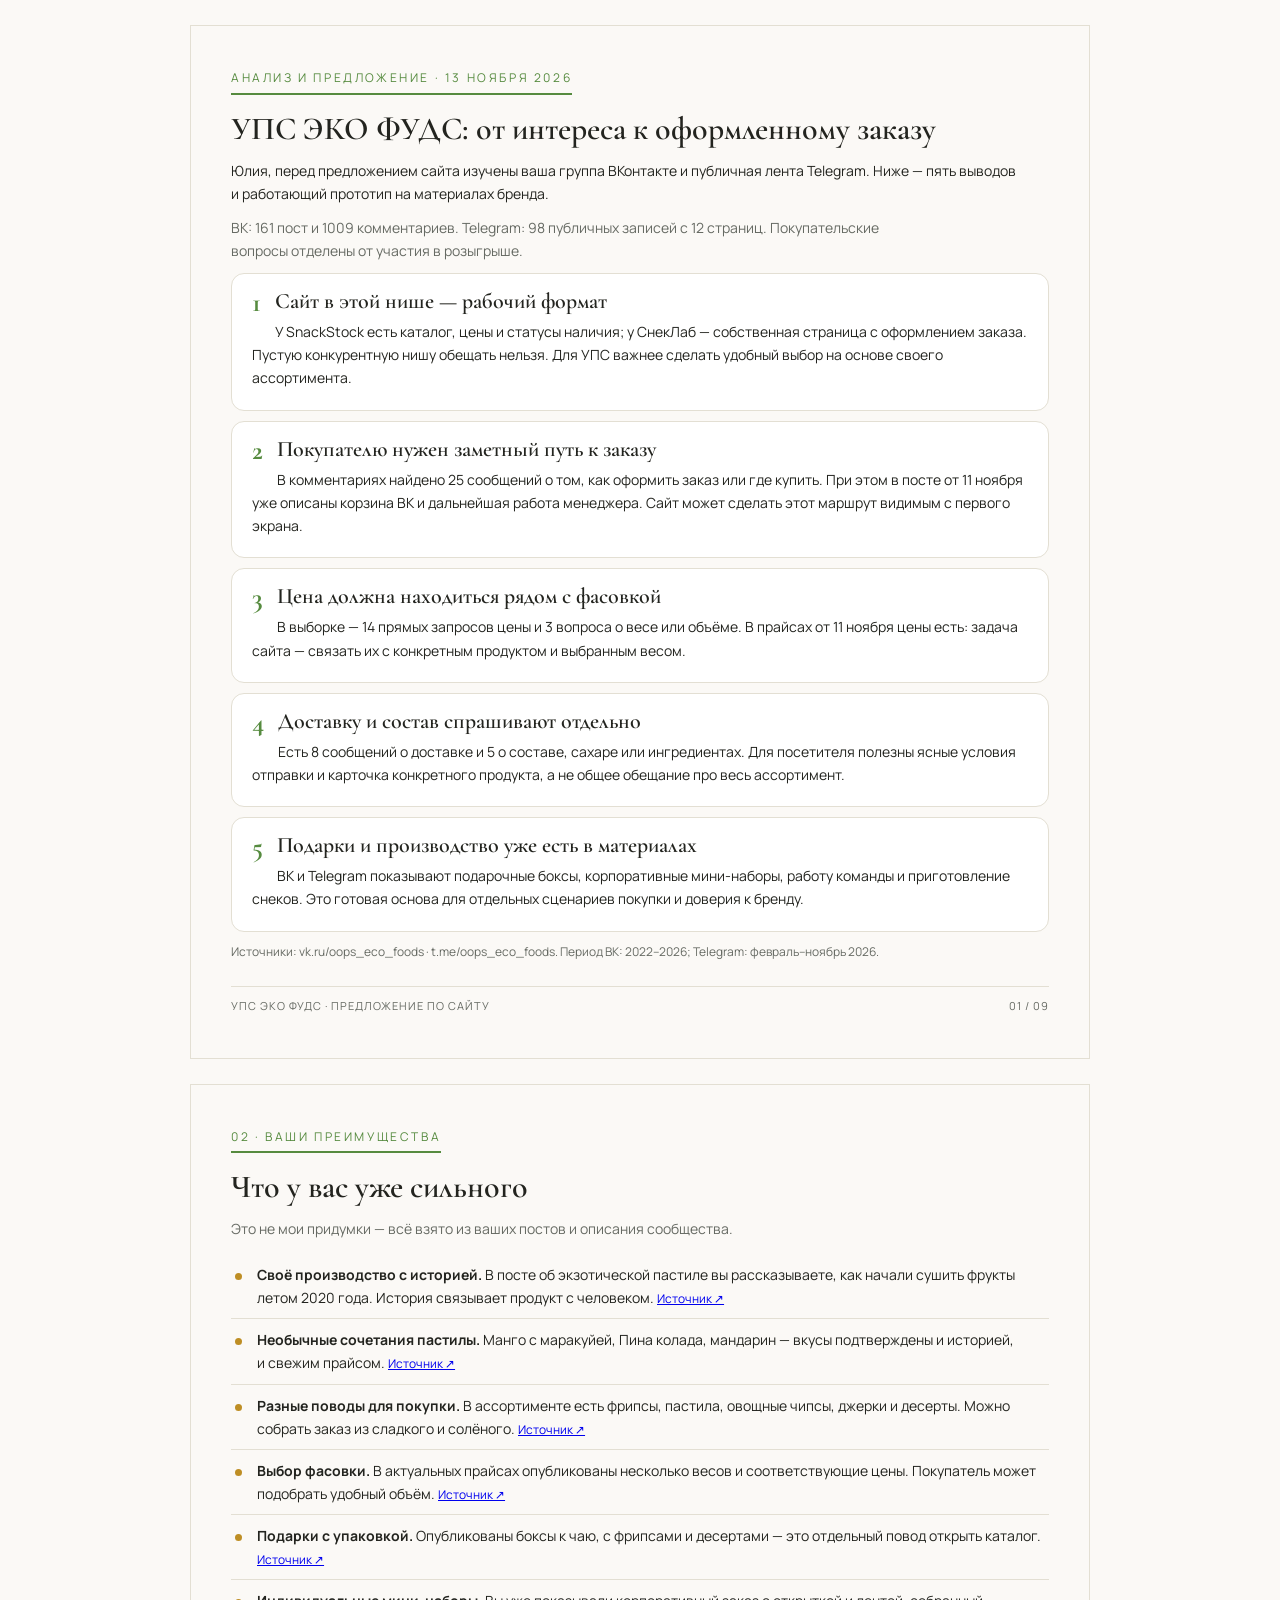
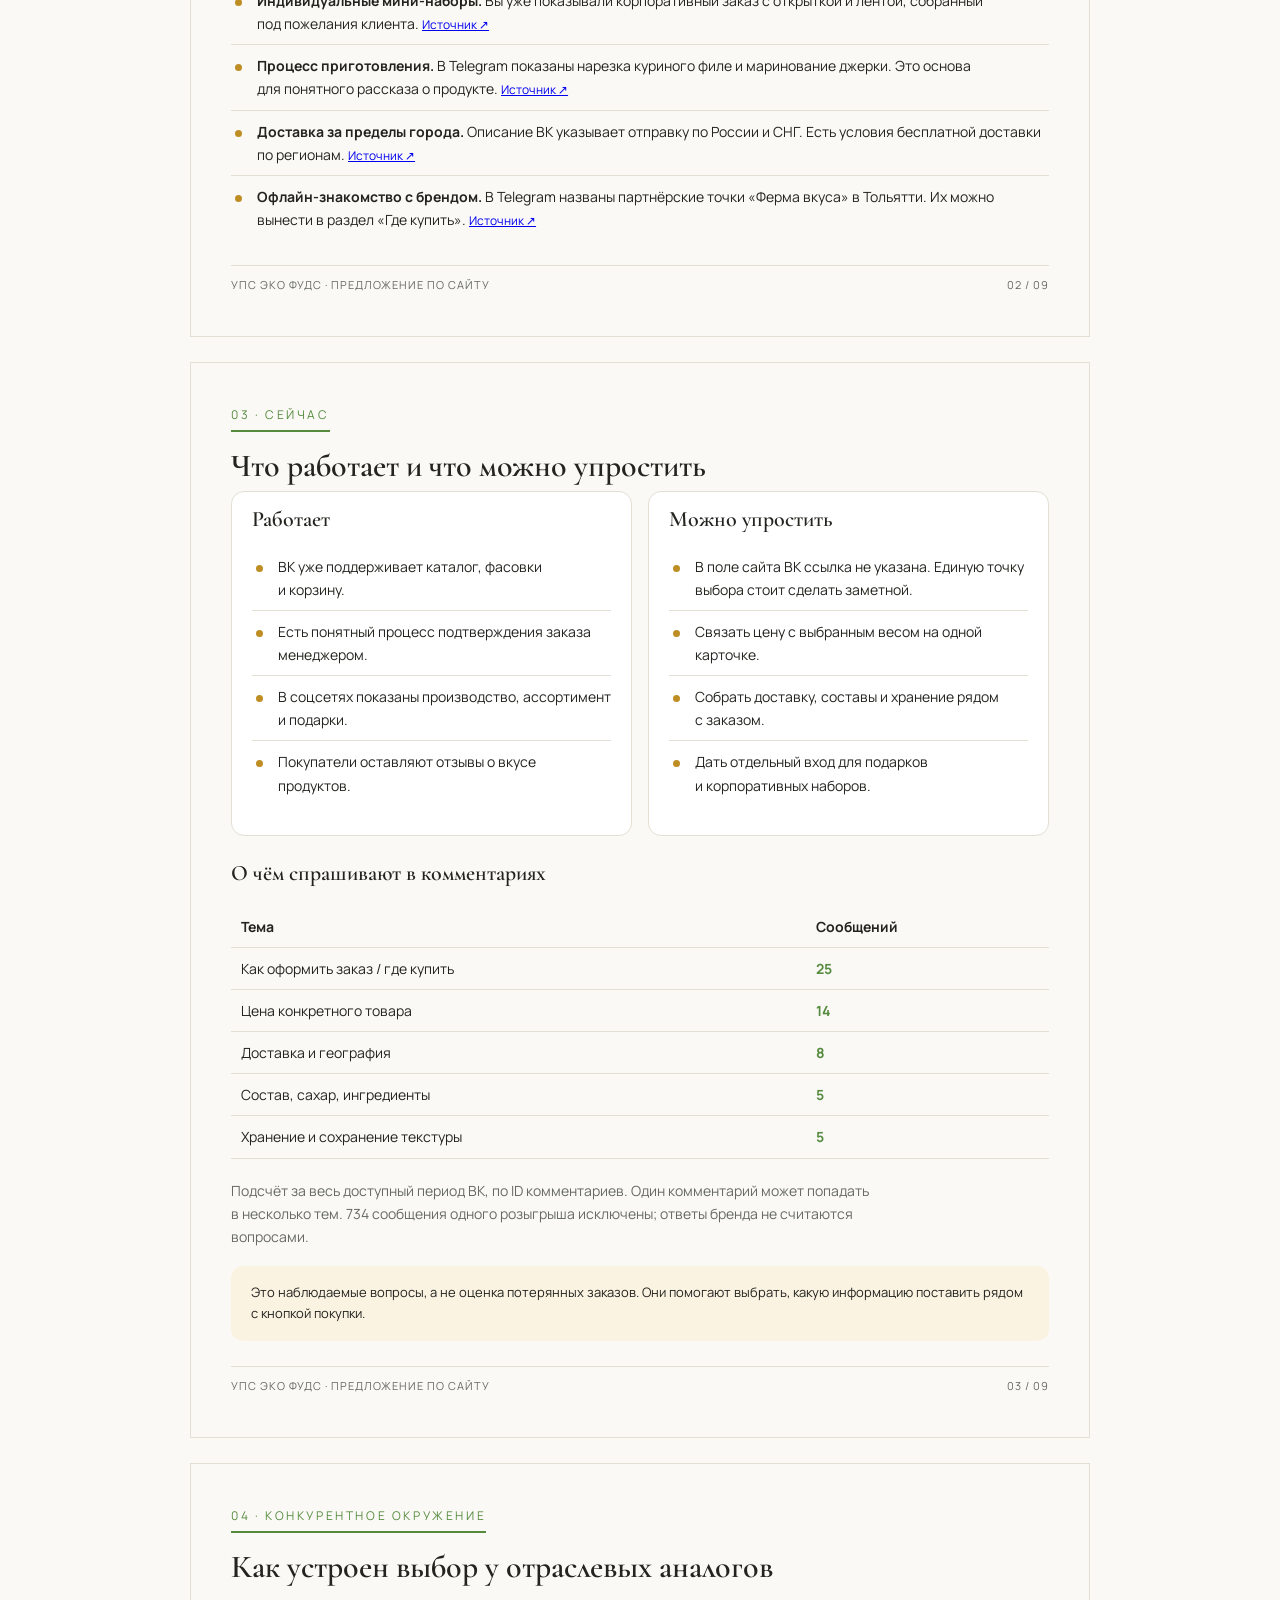
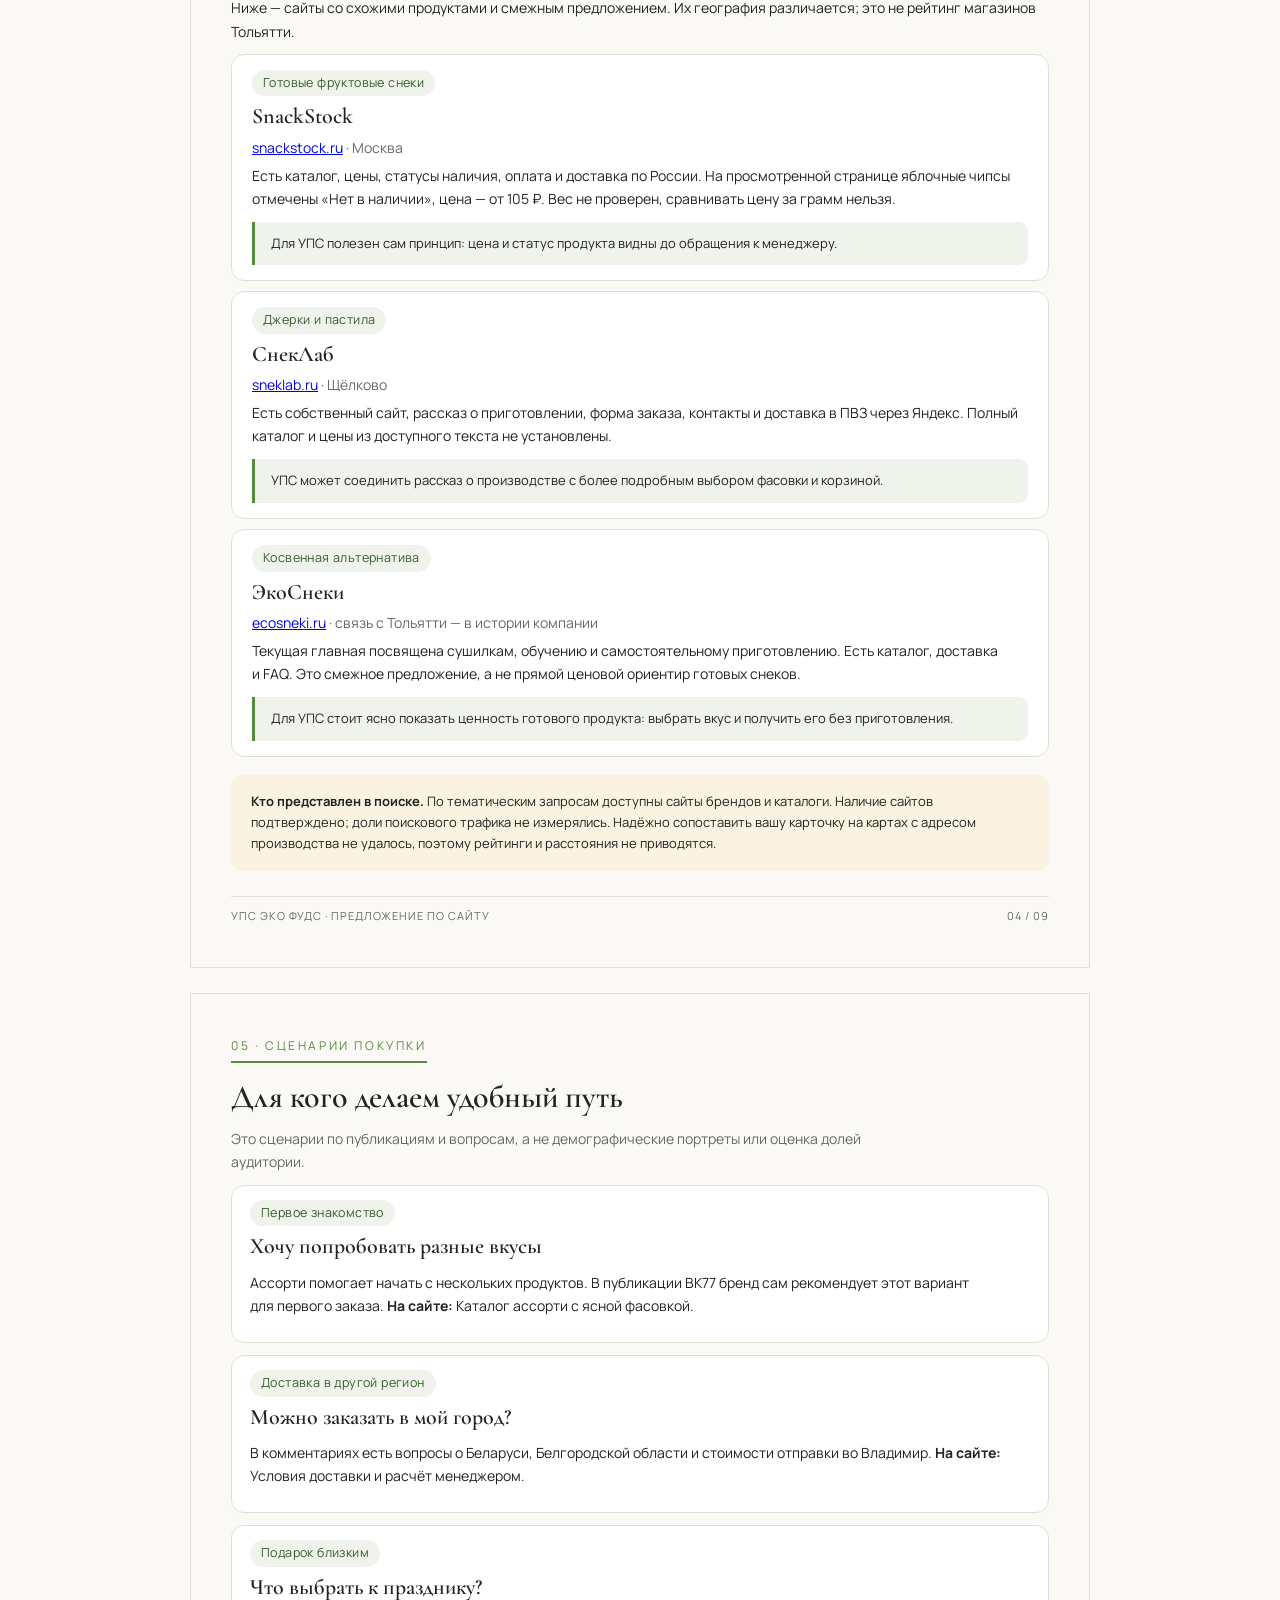
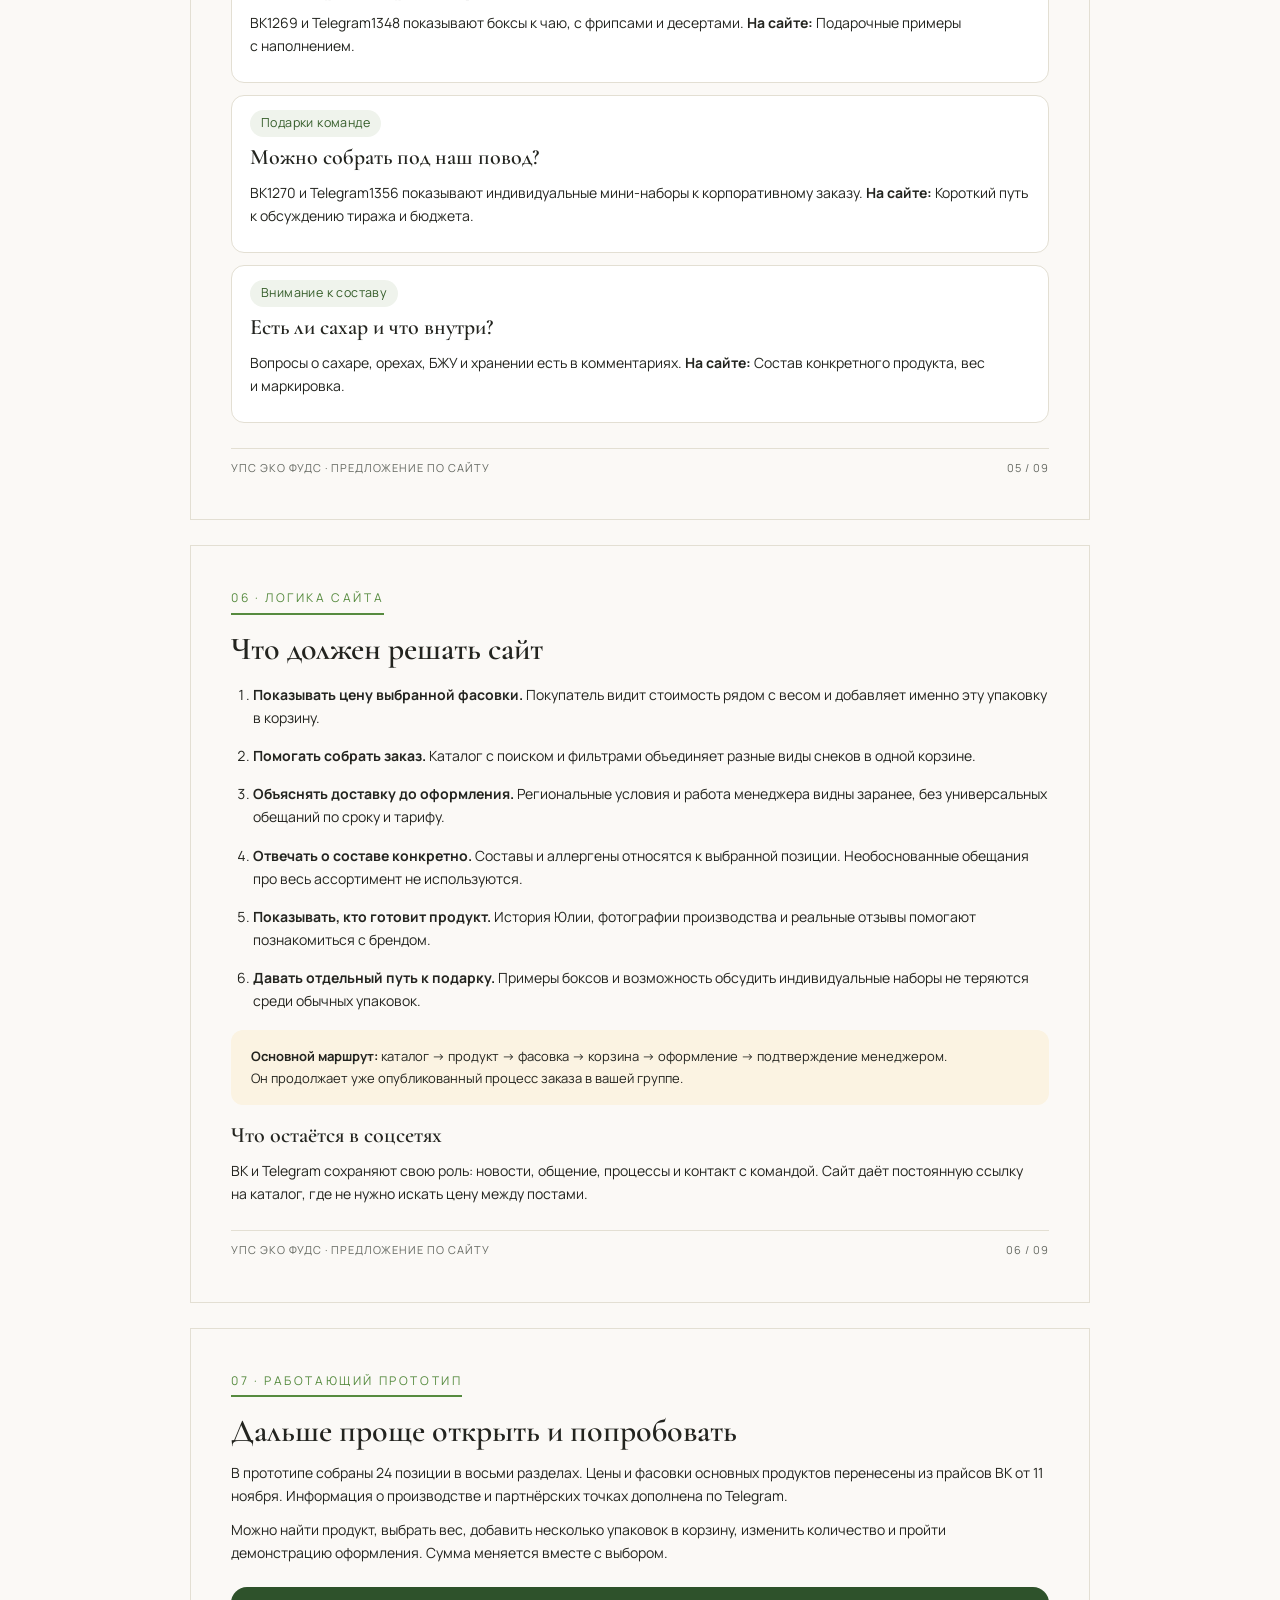
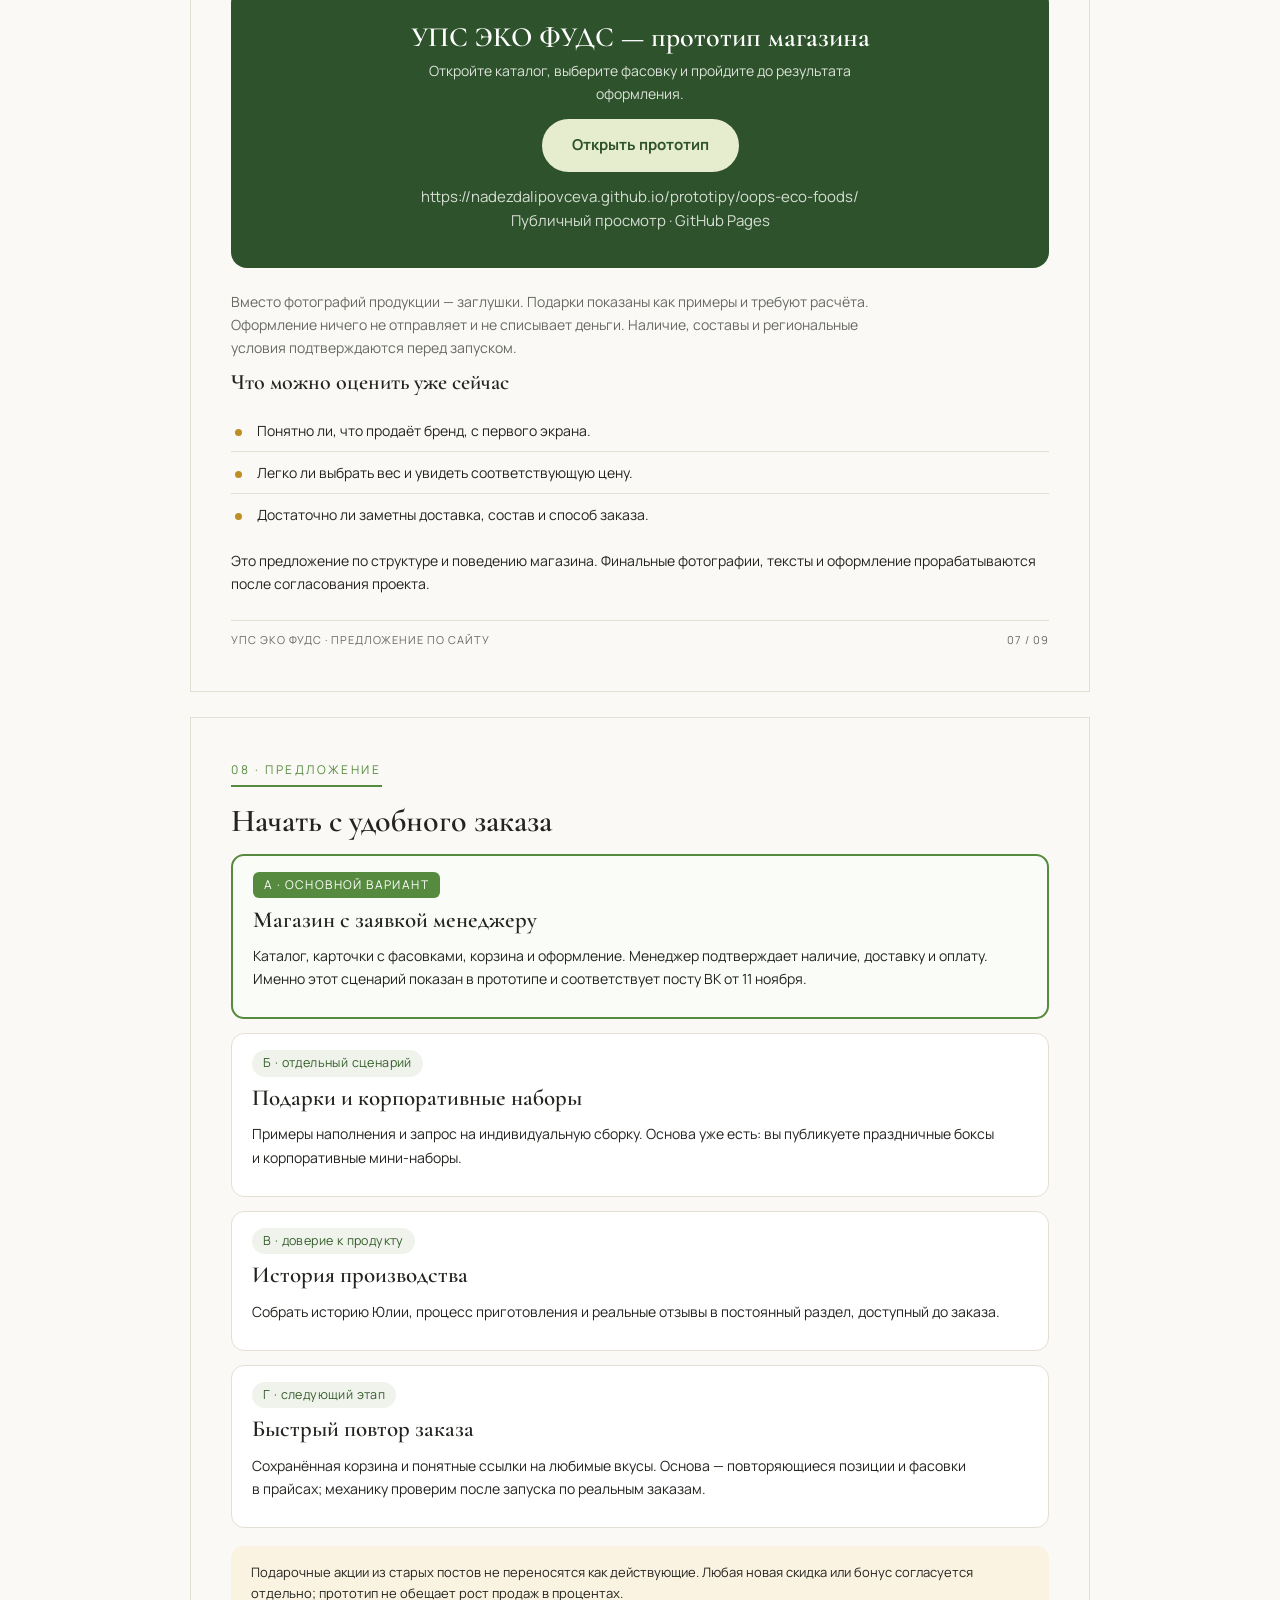
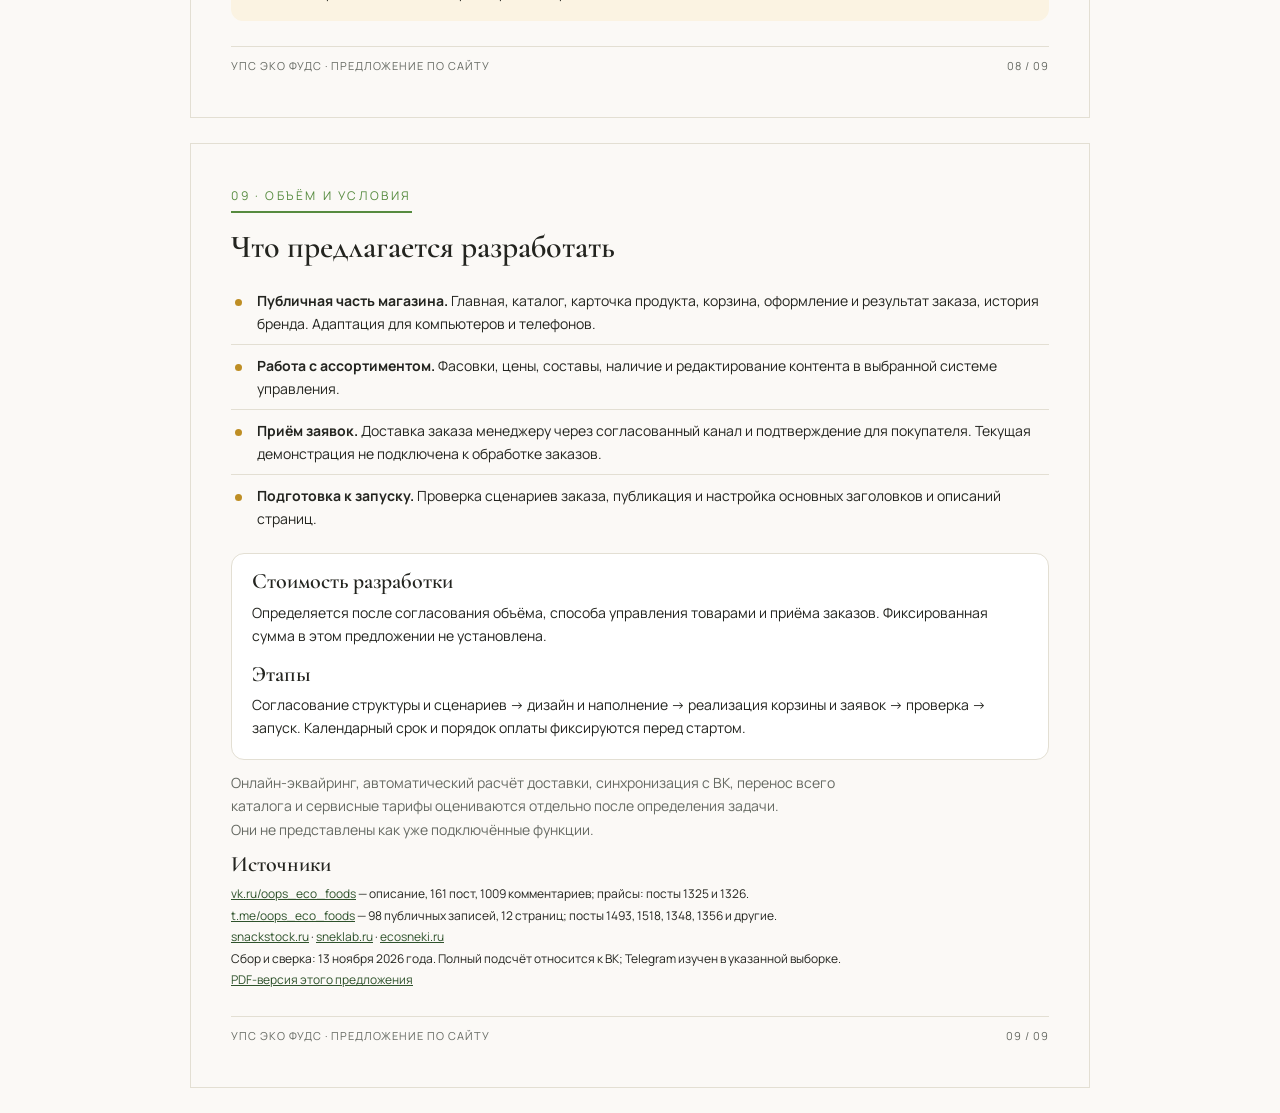
==== commit 4e7b377c: "Update prototype links to public GitHub Pages" ====
--- a/oops-eco-foods/kp/index.html
+++ b/oops-eco-foods/kp/index.html
@@ -69,4 +69,4 @@
   @page{margin:0}
 }
 
-:root{--sage:#568b3f;--sage-dark:#2e522b;--sage-ink:#365e2b;--gold:#be8e24;--mint:#e6edce}body{font-size:15px}.page{max-width:900px;margin:25px auto;background:var(--bg);padding:42px 40px;position:relative;border:1px solid var(--line)}.page>.wrap{padding:0;max-width:none}.page header{padding:0;background:none;color:var(--ink)}.page header h1{color:var(--sage-dark)}.page header p{color:var(--ink)}.page header .sub{color:var(--muted)}.page header .eyebrow{color:var(--sage);letter-spacing:2px}.page h1{font-size:41px}.page h2{font-size:32px}.page .card{padding:15px 20px;margin:10px 0}.page .card h3{font-size:22px}.page .card p{font-size:14px;margin:5px 0}.page .card .n{float:left;margin-right:14px;font-size:27px}.page .grid.two .card{margin:0}.page .adv li{padding-top:9px;padding-bottom:9px;font-size:14px}.page .adv li:before{top:19px}.folio{font-size:11px;letter-spacing:1px;color:var(--muted);border-top:1px solid var(--line);margin-top:25px;padding-top:10px;display:flex;justify-content:space-between}.page .src{font-size:12px}.page .seg{padding:14px 18px}.page .seg p{font-size:14px}.page .seg h3{font-size:22px}.page .why{font-size:13px}.page .offer{padding:16px 20px}.page .offer p{font-size:14px}.page .offer h3{font-size:23px}.page .note{font-size:13px}.question-table{width:100%;border-collapse:collapse;margin:20px 0;font-size:14px}.question-table td,.question-table th{border-bottom:1px solid var(--line);padding:9px 10px;text-align:left}.question-table td:last-child{font-weight:700;color:var(--sage)}.page .tasks li{font-size:14px;margin:15px 0}.page p{font-size:14px}.page .big{font:40px/1.1 'Cormorant Garamond',Georgia,serif;color:var(--sage-dark);margin:25px 0}.sources{font-size:12px;line-height:1.8;overflow-wrap:anywhere}.sources a{color:var(--sage-dark)}@media print{html,body{margin:0!important;padding:0!important}.page{max-width:none;width:210mm;height:297mm;min-height:0;margin:0;padding:16mm 17mm 15mm;border:0;break-after:page;page-break-after:always;overflow:visible}.page:last-child{break-after:auto;page-break-after:auto}.page .wrap{padding:0}.page header{padding:0}.page h1{font-size:29pt}.page h2{font-size:23pt}.page h3{font-size:16pt}.page p,.page .card p,.page .adv li,.page .seg p,.page .offer p,.page .tasks li{font-size:10.5pt;line-height:1.6}.page .card{padding:10px 15px;margin:9px 0}.page .card h3{font-size:15.5pt}.page .seg{padding:11px 15px;margin:10px 0}.page .why,.page .note{font-size:9.5pt}.page .offer{padding:12px 16px;margin:9px 0}.page .folio{position:absolute;bottom:10mm;left:17mm;right:17mm;margin:0;font-size:8pt}.page .sources{font-size:9pt}.page .question-table{font-size:10pt}.page .sub,.page .src{font-size:9pt}.page .cta{padding:20px;margin:20px 0}.page .cta .url{font-size:11pt}.page .adv li{padding-top:8px;padding-bottom:8px}.page .tasks li{margin:14px 0}@page{size:A4;margin:0}}@media print{.page .grid.two{grid-template-columns:1fr 1fr!important}.page .question-table td,.page .question-table th{padding:7px 9px}}</style></head><body><section class="page"><div class="wrap"><span class="sec-num">АНАЛИЗ И&nbsp;ПРЕДЛОЖЕНИЕ · 13 НОЯБРЯ 2026</span><h2>УПС ЭКО ФУДС: от&nbsp;интереса к&nbsp;оформленному заказу</h2><p>Юлия, перед&nbsp;предложением сайта изучены ваша группа ВКонтакте и&nbsp;публичная лента Telegram. Ниже&nbsp;— пять выводов и&nbsp;работающий прототип на&nbsp;материалах бренда.</p><p class="sub">ВК: 161 пост и&nbsp;1009 комментариев. Telegram: 98 публичных записей с&nbsp;12 страниц. Покупательские вопросы отделены от&nbsp;участия в&nbsp;розыгрыше.</p><div class="card"><div class="n">1</div><h3>Сайт в&nbsp;этой&nbsp;нише&nbsp;— рабочий формат</h3><p>У&nbsp;SnackStock есть каталог, цены и&nbsp;статусы наличия; у&nbsp;СнекЛаб&nbsp;— собственная страница с&nbsp;оформлением заказа. Пустую конкурентную нишу обещать нельзя. Для&nbsp;УПС важнее сделать удобный выбор на&nbsp;основе своего ассортимента.</p></div><div class="card"><div class="n">2</div><h3>Покупателю нужен заметный путь к&nbsp;заказу</h3><p>В&nbsp;комментариях найдено 25 сообщений о&nbsp;том, как&nbsp;оформить заказ или&nbsp;где&nbsp;купить. При&nbsp;этом в&nbsp;посте от&nbsp;11 ноября уже&nbsp;описаны корзина ВК и&nbsp;дальнейшая работа менеджера. Сайт может сделать этот&nbsp;маршрут видимым с&nbsp;первого экрана.</p></div><div class="card"><div class="n">3</div><h3>Цена должна находиться рядом с&nbsp;фасовкой</h3><p>В&nbsp;выборке&nbsp;— 14 прямых запросов цены и&nbsp;3 вопроса о&nbsp;весе или&nbsp;объёме. В&nbsp;прайсах от&nbsp;11 ноября цены есть: задача сайта&nbsp;— связать их&nbsp;с&nbsp;конкретным продуктом и&nbsp;выбранным весом.</p></div><div class="card"><div class="n">4</div><h3>Доставку и&nbsp;состав спрашивают отдельно</h3><p>Есть 8 сообщений о&nbsp;доставке и&nbsp;5 о&nbsp;составе, сахаре или&nbsp;ингредиентах. Для&nbsp;посетителя полезны ясные условия отправки и&nbsp;карточка конкретного продукта, а&nbsp;не&nbsp;общее обещание про&nbsp;весь&nbsp;ассортимент.</p></div><div class="card"><div class="n">5</div><h3>Подарки и&nbsp;производство уже&nbsp;есть в&nbsp;материалах</h3><p>ВК и&nbsp;Telegram показывают подарочные боксы, корпоративные мини-наборы, работу команды и&nbsp;приготовление снеков. Это&nbsp;готовая основа для&nbsp;отдельных сценариев покупки и&nbsp;доверия к&nbsp;бренду.</p></div><p class="src">Источники: vk.ru/oops_eco_foods · t.me/oops_eco_foods. Период ВК: 2022–2026; Telegram: февраль–ноябрь 2026.</p><div class="folio"><span>УПС ЭКО ФУДС · ПРЕДЛОЖЕНИЕ ПО&nbsp;САЙТУ</span><span>01 / 09</span></div></div></section><section class="page"><div class="wrap"><span class="sec-num">02 · ВАШИ ПРЕИМУЩЕСТВА</span><h2>Что&nbsp;у&nbsp;вас уже&nbsp;сильного</h2><p class="sub">Это&nbsp;не&nbsp;мои придумки&nbsp;— всё взято из&nbsp;ваших постов и&nbsp;описания сообщества.</p><ul class="adv"><li><b>Своё производство с&nbsp;историей.</b> В&nbsp;посте об&nbsp;экзотической пастиле вы&nbsp;рассказываете, как&nbsp;начали сушить фрукты летом 2020 года. История связывает продукт с&nbsp;человеком. <span class="src"><a href="https://vk.ru/wall-37708318_1171" target="_blank" rel="noopener">Источник ↗</a></span></li><li><b>Необычные сочетания пастилы.</b> Манго с&nbsp;маракуйей, Пина колада, мандарин&nbsp;— вкусы подтверждены и&nbsp;историей, и&nbsp;свежим прайсом. <span class="src"><a href="https://vk.ru/wall-37708318_1325" target="_blank" rel="noopener">Источник ↗</a></span></li><li><b>Разные поводы для&nbsp;покупки.</b> В&nbsp;ассортименте есть фрипсы, пастила, овощные чипсы, джерки и&nbsp;десерты. Можно собрать заказ из&nbsp;сладкого и&nbsp;солёного. <span class="src"><a href="https://vk.ru/wall-37708318_1326" target="_blank" rel="noopener">Источник ↗</a></span></li><li><b>Выбор фасовки.</b> В&nbsp;актуальных прайсах опубликованы несколько весов и&nbsp;соответствующие цены. Покупатель может подобрать удобный объём. <span class="src"><a href="https://vk.ru/wall-37708318_1326" target="_blank" rel="noopener">Источник ↗</a></span></li><li><b>Подарки с&nbsp;упаковкой.</b> Опубликованы боксы к&nbsp;чаю, с&nbsp;фрипсами и&nbsp;десертами&nbsp;— это&nbsp;отдельный повод открыть каталог. <span class="src"><a href="https://vk.ru/wall-37708318_1269" target="_blank" rel="noopener">Источник ↗</a></span></li><li><b>Индивидуальные мини-наборы.</b> Вы&nbsp;уже&nbsp;показывали корпоративный заказ с&nbsp;открыткой и&nbsp;лентой, собранный под&nbsp;пожелания клиента. <span class="src"><a href="https://vk.ru/wall-37708318_1270" target="_blank" rel="noopener">Источник ↗</a></span></li><li><b>Процесс приготовления.</b> В&nbsp;Telegram показаны нарезка куриного филе и&nbsp;маринование джерки. Это&nbsp;основа для&nbsp;понятного рассказа о&nbsp;продукте. <span class="src"><a href="https://t.me/oops_eco_foods/1518" target="_blank" rel="noopener">Источник ↗</a></span></li><li><b>Доставка за&nbsp;пределы города.</b> Описание ВК указывает отправку по&nbsp;России и&nbsp;СНГ. Есть условия бесплатной доставки по&nbsp;регионам. <span class="src"><a href="https://vk.ru/oops_eco_foods" target="_blank" rel="noopener">Источник ↗</a></span></li><li><b>Офлайн-знакомство с&nbsp;брендом.</b> В&nbsp;Telegram названы партнёрские точки «Ферма вкуса» в&nbsp;Тольятти. Их&nbsp;можно вынести в&nbsp;раздел «Где&nbsp;купить». <span class="src"><a href="https://t.me/oops_eco_foods/1493" target="_blank" rel="noopener">Источник ↗</a></span></li></ul><div class="folio"><span>УПС ЭКО ФУДС · ПРЕДЛОЖЕНИЕ ПО&nbsp;САЙТУ</span><span>02 / 09</span></div></div></section><section class="page"><div class="wrap"><span class="sec-num">03 · СЕЙЧАС</span><h2>Что&nbsp;работает и&nbsp;что&nbsp;можно упростить</h2><div class="grid two"><div class="card"><h3>Работает</h3><ul class="adv"><li>ВК уже&nbsp;поддерживает каталог, фасовки и&nbsp;корзину.</li><li>Есть понятный процесс подтверждения заказа менеджером.</li><li>В&nbsp;соцсетях показаны производство, ассортимент и&nbsp;подарки.</li><li>Покупатели оставляют отзывы о&nbsp;вкусе продуктов.</li></ul></div><div class="card"><h3>Можно упростить</h3><ul class="adv"><li>В&nbsp;поле сайта ВК ссылка не&nbsp;указана. Единую точку выбора стоит сделать заметной.</li><li>Связать цену с&nbsp;выбранным весом на&nbsp;одной карточке.</li><li>Собрать доставку, составы и&nbsp;хранение рядом с&nbsp;заказом.</li><li>Дать отдельный вход для&nbsp;подарков и&nbsp;корпоративных наборов.</li></ul></div></div><h3 style="margin-top:25px">О&nbsp;чём спрашивают в&nbsp;комментариях</h3><table class="question-table"><tr><th>Тема</th><th>Сообщений</th></tr><tr><td>Как&nbsp;оформить заказ / где&nbsp;купить</td><td>25</td></tr><tr><td>Цена конкретного товара</td><td>14</td></tr><tr><td>Доставка и&nbsp;география</td><td>8</td></tr><tr><td>Состав, сахар, ингредиенты</td><td>5</td></tr><tr><td>Хранение и&nbsp;сохранение текстуры</td><td>5</td></tr></table><p class="sub">Подсчёт за&nbsp;весь&nbsp;доступный период ВК, по&nbsp;ID комментариев. Один комментарий может попадать в&nbsp;несколько тем.&nbsp;734 сообщения одного розыгрыша исключены; ответы бренда не&nbsp;считаются вопросами.</p><div class="note">Это&nbsp;наблюдаемые вопросы, а&nbsp;не&nbsp;оценка потерянных заказов. Они&nbsp;помогают выбрать, какую информацию поставить рядом с&nbsp;кнопкой покупки.</div><div class="folio"><span>УПС ЭКО ФУДС · ПРЕДЛОЖЕНИЕ ПО&nbsp;САЙТУ</span><span>03 / 09</span></div></div></section><section class="page"><div class="wrap"><span class="sec-num">04 · КОНКУРЕНТНОЕ ОКРУЖЕНИЕ</span><h2>Как&nbsp;устроен выбор у&nbsp;отраслевых аналогов</h2><p>Ниже&nbsp;— сайты со&nbsp;схожими продуктами и&nbsp;смежным предложением. Их&nbsp;география различается; это&nbsp;не&nbsp;рейтинг магазинов Тольятти.</p><div class="card"><span class="tag">Готовые фруктовые снеки</span><h3>SnackStock</h3><p class="src"><a href="https://snackstock.ru/">snackstock.ru</a> · Москва</p><p>Есть каталог, цены, статусы наличия, оплата и&nbsp;доставка по&nbsp;России. На&nbsp;просмотренной странице яблочные чипсы отмечены «Нет&nbsp;в&nbsp;наличии», цена&nbsp;— от&nbsp;105&nbsp;₽. Вес не&nbsp;проверен, сравнивать цену за&nbsp;грамм нельзя.</p><div class="why">Для&nbsp;УПС полезен сам принцип: цена и&nbsp;статус продукта видны до&nbsp;обращения к&nbsp;менеджеру.</div></div><div class="card"><span class="tag">Джерки и&nbsp;пастила</span><h3>СнекЛаб</h3><p class="src"><a href="https://sneklab.ru/">sneklab.ru</a> · Щёлково</p><p>Есть собственный сайт, рассказ о&nbsp;приготовлении, форма заказа, контакты и&nbsp;доставка в&nbsp;ПВЗ через&nbsp;Яндекс. Полный каталог и&nbsp;цены из&nbsp;доступного текста не&nbsp;установлены.</p><div class="why">УПС может соединить рассказ о&nbsp;производстве с&nbsp;более подробным выбором фасовки и&nbsp;корзиной.</div></div><div class="card"><span class="tag">Косвенная альтернатива</span><h3>ЭкоСнеки</h3><p class="src"><a href="https://www.ecosneki.ru/">ecosneki.ru</a> · связь с&nbsp;Тольятти&nbsp;— в&nbsp;истории компании</p><p>Текущая главная посвящена сушилкам, обучению и&nbsp;самостоятельному приготовлению. Есть каталог, доставка и&nbsp;FAQ. Это&nbsp;смежное предложение, а&nbsp;не&nbsp;прямой ценовой ориентир готовых снеков.</p><div class="why">Для&nbsp;УПС стоит ясно показать ценность готового продукта: выбрать вкус и&nbsp;получить его&nbsp;без&nbsp;приготовления.</div></div><div class="note"><b>Кто представлен в&nbsp;поиске.</b> По&nbsp;тематическим запросам доступны сайты брендов и&nbsp;каталоги. Наличие сайтов подтверждено; доли поискового трафика не&nbsp;измерялись. Надёжно сопоставить вашу карточку на&nbsp;картах с&nbsp;адресом производства не&nbsp;удалось, поэтому рейтинги и&nbsp;расстояния не&nbsp;приводятся.</div><div class="folio"><span>УПС ЭКО ФУДС · ПРЕДЛОЖЕНИЕ ПО&nbsp;САЙТУ</span><span>04 / 09</span></div></div></section><section class="page"><div class="wrap"><span class="sec-num">05 · СЦЕНАРИИ ПОКУПКИ</span><h2>Для&nbsp;кого делаем удобный путь</h2><p class="sub">Это&nbsp;сценарии по&nbsp;публикациям и&nbsp;вопросам, а&nbsp;не&nbsp;демографические портреты или&nbsp;оценка долей аудитории.</p><div class="seg"><span class="tag">Первое знакомство</span><h3>Хочу попробовать разные вкусы</h3><p>Ассорти помогает начать с&nbsp;нескольких продуктов. В&nbsp;публикации ВК77 бренд сам рекомендует этот&nbsp;вариант для&nbsp;первого заказа. <b>На&nbsp;сайте:</b> Каталог ассорти с&nbsp;ясной фасовкой.</p></div><div class="seg"><span class="tag">Доставка в&nbsp;другой регион</span><h3>Можно заказать в&nbsp;мой&nbsp;город?</h3><p>В&nbsp;комментариях есть вопросы о&nbsp;Беларуси, Белгородской области и&nbsp;стоимости отправки во&nbsp;Владимир. <b>На&nbsp;сайте:</b> Условия доставки и&nbsp;расчёт менеджером.</p></div><div class="seg"><span class="tag">Подарок близким</span><h3>Что&nbsp;выбрать к&nbsp;празднику?</h3><p>ВК1269 и&nbsp;Telegram1348 показывают боксы к&nbsp;чаю, с&nbsp;фрипсами и&nbsp;десертами. <b>На&nbsp;сайте:</b> Подарочные примеры с&nbsp;наполнением.</p></div><div class="seg"><span class="tag">Подарки команде</span><h3>Можно собрать под&nbsp;наш&nbsp;повод?</h3><p>ВК1270 и&nbsp;Telegram1356 показывают индивидуальные мини-наборы к&nbsp;корпоративному заказу. <b>На&nbsp;сайте:</b> Короткий путь к&nbsp;обсуждению тиража и&nbsp;бюджета.</p></div><div class="seg"><span class="tag">Внимание к&nbsp;составу</span><h3>Есть&nbsp;ли сахар и&nbsp;что&nbsp;внутри?</h3><p>Вопросы о&nbsp;сахаре, орехах, БЖУ и&nbsp;хранении есть в&nbsp;комментариях. <b>На&nbsp;сайте:</b> Состав конкретного продукта, вес и&nbsp;маркировка.</p></div><div class="folio"><span>УПС ЭКО ФУДС · ПРЕДЛОЖЕНИЕ ПО&nbsp;САЙТУ</span><span>05 / 09</span></div></div></section><section class="page"><div class="wrap"><span class="sec-num">06 · ЛОГИКА САЙТА</span><h2>Что&nbsp;должен решать сайт</h2><ol class="tasks"><li><b>Показывать цену выбранной фасовки.</b> Покупатель видит стоимость рядом с&nbsp;весом и&nbsp;добавляет именно эту упаковку в&nbsp;корзину.</li><li><b>Помогать собрать заказ.</b> Каталог с&nbsp;поиском и&nbsp;фильтрами объединяет разные виды снеков в&nbsp;одной корзине.</li><li><b>Объяснять доставку до&nbsp;оформления.</b> Региональные условия и&nbsp;работа менеджера видны заранее, без&nbsp;универсальных обещаний по&nbsp;сроку и&nbsp;тарифу.</li><li><b>Отвечать о&nbsp;составе конкретно.</b> Составы и&nbsp;аллергены относятся к&nbsp;выбранной позиции. Необоснованные обещания про&nbsp;весь&nbsp;ассортимент не&nbsp;используются.</li><li><b>Показывать, кто готовит продукт.</b> История Юлии, фотографии производства и&nbsp;реальные отзывы помогают познакомиться с&nbsp;брендом.</li><li><b>Давать отдельный путь к&nbsp;подарку.</b> Примеры боксов и&nbsp;возможность обсудить индивидуальные наборы не&nbsp;теряются среди обычных упаковок.</li></ol><div class="note"><b>Основной маршрут:</b> каталог → продукт → фасовка → корзина → оформление → подтверждение менеджером. Он&nbsp;продолжает уже&nbsp;опубликованный процесс заказа в&nbsp;вашей группе.</div><h3>Что&nbsp;остаётся в&nbsp;соцсетях</h3><p>ВК и&nbsp;Telegram сохраняют свою роль: новости, общение, процессы и&nbsp;контакт с&nbsp;командой. Сайт даёт постоянную ссылку на&nbsp;каталог, где&nbsp;не&nbsp;нужно искать цену между&nbsp;постами.</p><div class="folio"><span>УПС ЭКО ФУДС · ПРЕДЛОЖЕНИЕ ПО&nbsp;САЙТУ</span><span>06 / 09</span></div></div></section><section class="page"><div class="wrap"><span class="sec-num">07 · РАБОТАЮЩИЙ ПРОТОТИП</span><h2>Дальше проще открыть и&nbsp;попробовать</h2><p>В&nbsp;прототипе собраны 24 позиции в&nbsp;восьми разделах. Цены и&nbsp;фасовки основных продуктов перенесены из&nbsp;прайсов ВК от&nbsp;11 ноября. Информация о&nbsp;производстве и&nbsp;партнёрских точках дополнена по&nbsp;Telegram.</p><p>Можно найти продукт, выбрать вес, добавить несколько упаковок в&nbsp;корзину, изменить количество и&nbsp;пройти демонстрацию оформления. Сумма меняется вместе с&nbsp;выбором.</p><div class="cta"><h3>УПС ЭКО ФУДС&nbsp;— прототип магазина</h3><p>Откройте каталог, выберите фасовку и&nbsp;пройдите до&nbsp;результата оформления.</p><a class="btn" href="https://oops-eco-foods-prototype.wavyice2.chatgpt.site">Открыть прототип</a><span class="url">https://oops-eco-foods-prototype.wavyice2.chatgpt.site<br>Доступ владельца через ChatGPT</span></div><p class="sub">Вместо фотографий продукции&nbsp;— заглушки. Подарки показаны как&nbsp;примеры и&nbsp;требуют расчёта. Оформление ничего не&nbsp;отправляет и&nbsp;не&nbsp;списывает деньги. Наличие, составы и&nbsp;региональные условия подтверждаются перед&nbsp;запуском.</p><h3>Что&nbsp;можно оценить уже&nbsp;сейчас</h3><ul class="adv"><li>Понятно&nbsp;ли, что&nbsp;продаёт бренд, с&nbsp;первого экрана.</li><li>Легко&nbsp;ли выбрать вес и&nbsp;увидеть соответствующую цену.</li><li>Достаточно&nbsp;ли заметны доставка, состав и&nbsp;способ заказа.</li></ul><p>Это&nbsp;предложение по&nbsp;структуре и&nbsp;поведению магазина. Финальные фотографии, тексты и&nbsp;оформление прорабатываются после&nbsp;согласования проекта.</p><div class="folio"><span>УПС ЭКО ФУДС · ПРЕДЛОЖЕНИЕ ПО&nbsp;САЙТУ</span><span>07 / 09</span></div></div></section><section class="page"><div class="wrap"><span class="sec-num">08 · ПРЕДЛОЖЕНИЕ</span><h2>Начать с&nbsp;удобного заказа</h2><div class="offer offer-main"><span class="badge">А&nbsp;· основной вариант</span><h3>Магазин с&nbsp;заявкой менеджеру</h3><p>Каталог, карточки с&nbsp;фасовками, корзина и&nbsp;оформление. Менеджер подтверждает наличие, доставку и&nbsp;оплату. Именно этот&nbsp;сценарий показан в&nbsp;прототипе и&nbsp;соответствует посту ВК от&nbsp;11 ноября.</p></div><div class="offer"><span class="tag">Б · отдельный сценарий</span><h3>Подарки и&nbsp;корпоративные наборы</h3><p>Примеры наполнения и&nbsp;запрос на&nbsp;индивидуальную сборку. Основа уже&nbsp;есть: вы&nbsp;публикуете праздничные боксы и&nbsp;корпоративные мини-наборы.</p></div><div class="offer"><span class="tag">В&nbsp;· доверие к&nbsp;продукту</span><h3>История производства</h3><p>Собрать историю Юлии, процесс приготовления и&nbsp;реальные отзывы в&nbsp;постоянный раздел, доступный до&nbsp;заказа.</p></div><div class="offer"><span class="tag">Г · следующий этап</span><h3>Быстрый повтор заказа</h3><p>Сохранённая корзина и&nbsp;понятные ссылки на&nbsp;любимые вкусы. Основа&nbsp;— повторяющиеся позиции и&nbsp;фасовки в&nbsp;прайсах; механику проверим после&nbsp;запуска по&nbsp;реальным заказам.</p></div><div class="note">Подарочные акции из&nbsp;старых постов не&nbsp;переносятся как&nbsp;действующие. Любая новая скидка или&nbsp;бонус согласуется отдельно; прототип не&nbsp;обещает рост продаж в&nbsp;процентах.</div><div class="folio"><span>УПС ЭКО ФУДС · ПРЕДЛОЖЕНИЕ ПО&nbsp;САЙТУ</span><span>08 / 09</span></div></div></section><section class="page"><div class="wrap"><span class="sec-num">09 · ОБЪЁМ И&nbsp;УСЛОВИЯ</span><h2>Что&nbsp;предлагается разработать</h2><ul class="adv"><li><b>Публичная часть магазина.</b> Главная, каталог, карточка продукта, корзина, оформление и&nbsp;результат заказа, история бренда. Адаптация для&nbsp;компьютеров и&nbsp;телефонов.</li><li><b>Работа с&nbsp;ассортиментом.</b> Фасовки, цены, составы, наличие и&nbsp;редактирование контента в&nbsp;выбранной системе управления.</li><li><b>Приём заявок.</b> Доставка заказа менеджеру через&nbsp;согласованный канал и&nbsp;подтверждение для&nbsp;покупателя. Текущая демонстрация не&nbsp;подключена к&nbsp;обработке заказов.</li><li><b>Подготовка к&nbsp;запуску.</b> Проверка сценариев заказа, публикация и&nbsp;настройка основных заголовков и&nbsp;описаний страниц.</li></ul><div class="card"><h3>Стоимость разработки</h3><p>Определяется после&nbsp;согласования объёма, способа управления товарами и&nbsp;приёма заказов. Фиксированная сумма в&nbsp;этом предложении не&nbsp;установлена.</p><h3 style="margin-top:15px">Этапы</h3><p>Согласование структуры и&nbsp;сценариев → дизайн и&nbsp;наполнение → реализация корзины и&nbsp;заявок → проверка → запуск. Календарный срок и&nbsp;порядок оплаты фиксируются перед&nbsp;стартом.</p></div><p class="sub">Онлайн-эквайринг, автоматический расчёт доставки, синхронизация с&nbsp;ВК, перенос всего каталога и&nbsp;сервисные тарифы оцениваются отдельно после&nbsp;определения задачи. Они&nbsp;не&nbsp;представлены как&nbsp;уже&nbsp;подключённые функции.</p><h3>Источники</h3><div class="sources"><a href="https://vk.ru/oops_eco_foods">vk.ru/oops_eco_foods</a> — описание, 161 пост, 1009 комментариев; прайсы: посты 1325 и&nbsp;1326.<br><a href="https://t.me/oops_eco_foods">t.me/oops_eco_foods</a> — 98 публичных записей, 12 страниц; посты 1493, 1518, 1348, 1356 и&nbsp;другие.<br><a href="https://snackstock.ru/">snackstock.ru</a> · <a href="https://sneklab.ru/">sneklab.ru</a> · <a href="https://www.ecosneki.ru/">ecosneki.ru</a><br>Сбор и&nbsp;сверка: 13 ноября 2026 года. Полный подсчёт относится к&nbsp;ВК; Telegram изучен в&nbsp;указанной выборке.<br><a href="KP-УПС-ЭКО-ФУДС.pdf">PDF-версия этого предложения</a></div><div class="folio"><span>УПС ЭКО ФУДС · ПРЕДЛОЖЕНИЕ ПО&nbsp;САЙТУ</span><span>09 / 09</span></div></div></section></body></html>+:root{--sage:#568b3f;--sage-dark:#2e522b;--sage-ink:#365e2b;--gold:#be8e24;--mint:#e6edce}body{font-size:15px}.page{max-width:900px;margin:25px auto;background:var(--bg);padding:42px 40px;position:relative;border:1px solid var(--line)}.page>.wrap{padding:0;max-width:none}.page header{padding:0;background:none;color:var(--ink)}.page header h1{color:var(--sage-dark)}.page header p{color:var(--ink)}.page header .sub{color:var(--muted)}.page header .eyebrow{color:var(--sage);letter-spacing:2px}.page h1{font-size:41px}.page h2{font-size:32px}.page .card{padding:15px 20px;margin:10px 0}.page .card h3{font-size:22px}.page .card p{font-size:14px;margin:5px 0}.page .card .n{float:left;margin-right:14px;font-size:27px}.page .grid.two .card{margin:0}.page .adv li{padding-top:9px;padding-bottom:9px;font-size:14px}.page .adv li:before{top:19px}.folio{font-size:11px;letter-spacing:1px;color:var(--muted);border-top:1px solid var(--line);margin-top:25px;padding-top:10px;display:flex;justify-content:space-between}.page .src{font-size:12px}.page .seg{padding:14px 18px}.page .seg p{font-size:14px}.page .seg h3{font-size:22px}.page .why{font-size:13px}.page .offer{padding:16px 20px}.page .offer p{font-size:14px}.page .offer h3{font-size:23px}.page .note{font-size:13px}.question-table{width:100%;border-collapse:collapse;margin:20px 0;font-size:14px}.question-table td,.question-table th{border-bottom:1px solid var(--line);padding:9px 10px;text-align:left}.question-table td:last-child{font-weight:700;color:var(--sage)}.page .tasks li{font-size:14px;margin:15px 0}.page p{font-size:14px}.page .big{font:40px/1.1 'Cormorant Garamond',Georgia,serif;color:var(--sage-dark);margin:25px 0}.sources{font-size:12px;line-height:1.8;overflow-wrap:anywhere}.sources a{color:var(--sage-dark)}@media print{html,body{margin:0!important;padding:0!important}.page{max-width:none;width:210mm;height:297mm;min-height:0;margin:0;padding:16mm 17mm 15mm;border:0;break-after:page;page-break-after:always;overflow:visible}.page:last-child{break-after:auto;page-break-after:auto}.page .wrap{padding:0}.page header{padding:0}.page h1{font-size:29pt}.page h2{font-size:23pt}.page h3{font-size:16pt}.page p,.page .card p,.page .adv li,.page .seg p,.page .offer p,.page .tasks li{font-size:10.5pt;line-height:1.6}.page .card{padding:10px 15px;margin:9px 0}.page .card h3{font-size:15.5pt}.page .seg{padding:11px 15px;margin:10px 0}.page .why,.page .note{font-size:9.5pt}.page .offer{padding:12px 16px;margin:9px 0}.page .folio{position:absolute;bottom:10mm;left:17mm;right:17mm;margin:0;font-size:8pt}.page .sources{font-size:9pt}.page .question-table{font-size:10pt}.page .sub,.page .src{font-size:9pt}.page .cta{padding:20px;margin:20px 0}.page .cta .url{font-size:11pt}.page .adv li{padding-top:8px;padding-bottom:8px}.page .tasks li{margin:14px 0}@page{size:A4;margin:0}}@media print{.page .grid.two{grid-template-columns:1fr 1fr!important}.page .question-table td,.page .question-table th{padding:7px 9px}}</style></head><body><section class="page"><div class="wrap"><span class="sec-num">АНАЛИЗ И&nbsp;ПРЕДЛОЖЕНИЕ · 13 НОЯБРЯ 2026</span><h2>УПС ЭКО ФУДС: от&nbsp;интереса к&nbsp;оформленному заказу</h2><p>Юлия, перед&nbsp;предложением сайта изучены ваша группа ВКонтакте и&nbsp;публичная лента Telegram. Ниже&nbsp;— пять выводов и&nbsp;работающий прототип на&nbsp;материалах бренда.</p><p class="sub">ВК: 161 пост и&nbsp;1009 комментариев. Telegram: 98 публичных записей с&nbsp;12 страниц. Покупательские вопросы отделены от&nbsp;участия в&nbsp;розыгрыше.</p><div class="card"><div class="n">1</div><h3>Сайт в&nbsp;этой&nbsp;нише&nbsp;— рабочий формат</h3><p>У&nbsp;SnackStock есть каталог, цены и&nbsp;статусы наличия; у&nbsp;СнекЛаб&nbsp;— собственная страница с&nbsp;оформлением заказа. Пустую конкурентную нишу обещать нельзя. Для&nbsp;УПС важнее сделать удобный выбор на&nbsp;основе своего ассортимента.</p></div><div class="card"><div class="n">2</div><h3>Покупателю нужен заметный путь к&nbsp;заказу</h3><p>В&nbsp;комментариях найдено 25 сообщений о&nbsp;том, как&nbsp;оформить заказ или&nbsp;где&nbsp;купить. При&nbsp;этом в&nbsp;посте от&nbsp;11 ноября уже&nbsp;описаны корзина ВК и&nbsp;дальнейшая работа менеджера. Сайт может сделать этот&nbsp;маршрут видимым с&nbsp;первого экрана.</p></div><div class="card"><div class="n">3</div><h3>Цена должна находиться рядом с&nbsp;фасовкой</h3><p>В&nbsp;выборке&nbsp;— 14 прямых запросов цены и&nbsp;3 вопроса о&nbsp;весе или&nbsp;объёме. В&nbsp;прайсах от&nbsp;11 ноября цены есть: задача сайта&nbsp;— связать их&nbsp;с&nbsp;конкретным продуктом и&nbsp;выбранным весом.</p></div><div class="card"><div class="n">4</div><h3>Доставку и&nbsp;состав спрашивают отдельно</h3><p>Есть 8 сообщений о&nbsp;доставке и&nbsp;5 о&nbsp;составе, сахаре или&nbsp;ингредиентах. Для&nbsp;посетителя полезны ясные условия отправки и&nbsp;карточка конкретного продукта, а&nbsp;не&nbsp;общее обещание про&nbsp;весь&nbsp;ассортимент.</p></div><div class="card"><div class="n">5</div><h3>Подарки и&nbsp;производство уже&nbsp;есть в&nbsp;материалах</h3><p>ВК и&nbsp;Telegram показывают подарочные боксы, корпоративные мини-наборы, работу команды и&nbsp;приготовление снеков. Это&nbsp;готовая основа для&nbsp;отдельных сценариев покупки и&nbsp;доверия к&nbsp;бренду.</p></div><p class="src">Источники: vk.ru/oops_eco_foods · t.me/oops_eco_foods. Период ВК: 2022–2026; Telegram: февраль–ноябрь 2026.</p><div class="folio"><span>УПС ЭКО ФУДС · ПРЕДЛОЖЕНИЕ ПО&nbsp;САЙТУ</span><span>01 / 09</span></div></div></section><section class="page"><div class="wrap"><span class="sec-num">02 · ВАШИ ПРЕИМУЩЕСТВА</span><h2>Что&nbsp;у&nbsp;вас уже&nbsp;сильного</h2><p class="sub">Это&nbsp;не&nbsp;мои придумки&nbsp;— всё взято из&nbsp;ваших постов и&nbsp;описания сообщества.</p><ul class="adv"><li><b>Своё производство с&nbsp;историей.</b> В&nbsp;посте об&nbsp;экзотической пастиле вы&nbsp;рассказываете, как&nbsp;начали сушить фрукты летом 2020 года. История связывает продукт с&nbsp;человеком. <span class="src"><a href="https://vk.ru/wall-37708318_1171" target="_blank" rel="noopener">Источник ↗</a></span></li><li><b>Необычные сочетания пастилы.</b> Манго с&nbsp;маракуйей, Пина колада, мандарин&nbsp;— вкусы подтверждены и&nbsp;историей, и&nbsp;свежим прайсом. <span class="src"><a href="https://vk.ru/wall-37708318_1325" target="_blank" rel="noopener">Источник ↗</a></span></li><li><b>Разные поводы для&nbsp;покупки.</b> В&nbsp;ассортименте есть фрипсы, пастила, овощные чипсы, джерки и&nbsp;десерты. Можно собрать заказ из&nbsp;сладкого и&nbsp;солёного. <span class="src"><a href="https://vk.ru/wall-37708318_1326" target="_blank" rel="noopener">Источник ↗</a></span></li><li><b>Выбор фасовки.</b> В&nbsp;актуальных прайсах опубликованы несколько весов и&nbsp;соответствующие цены. Покупатель может подобрать удобный объём. <span class="src"><a href="https://vk.ru/wall-37708318_1326" target="_blank" rel="noopener">Источник ↗</a></span></li><li><b>Подарки с&nbsp;упаковкой.</b> Опубликованы боксы к&nbsp;чаю, с&nbsp;фрипсами и&nbsp;десертами&nbsp;— это&nbsp;отдельный повод открыть каталог. <span class="src"><a href="https://vk.ru/wall-37708318_1269" target="_blank" rel="noopener">Источник ↗</a></span></li><li><b>Индивидуальные мини-наборы.</b> Вы&nbsp;уже&nbsp;показывали корпоративный заказ с&nbsp;открыткой и&nbsp;лентой, собранный под&nbsp;пожелания клиента. <span class="src"><a href="https://vk.ru/wall-37708318_1270" target="_blank" rel="noopener">Источник ↗</a></span></li><li><b>Процесс приготовления.</b> В&nbsp;Telegram показаны нарезка куриного филе и&nbsp;маринование джерки. Это&nbsp;основа для&nbsp;понятного рассказа о&nbsp;продукте. <span class="src"><a href="https://t.me/oops_eco_foods/1518" target="_blank" rel="noopener">Источник ↗</a></span></li><li><b>Доставка за&nbsp;пределы города.</b> Описание ВК указывает отправку по&nbsp;России и&nbsp;СНГ. Есть условия бесплатной доставки по&nbsp;регионам. <span class="src"><a href="https://vk.ru/oops_eco_foods" target="_blank" rel="noopener">Источник ↗</a></span></li><li><b>Офлайн-знакомство с&nbsp;брендом.</b> В&nbsp;Telegram названы партнёрские точки «Ферма вкуса» в&nbsp;Тольятти. Их&nbsp;можно вынести в&nbsp;раздел «Где&nbsp;купить». <span class="src"><a href="https://t.me/oops_eco_foods/1493" target="_blank" rel="noopener">Источник ↗</a></span></li></ul><div class="folio"><span>УПС ЭКО ФУДС · ПРЕДЛОЖЕНИЕ ПО&nbsp;САЙТУ</span><span>02 / 09</span></div></div></section><section class="page"><div class="wrap"><span class="sec-num">03 · СЕЙЧАС</span><h2>Что&nbsp;работает и&nbsp;что&nbsp;можно упростить</h2><div class="grid two"><div class="card"><h3>Работает</h3><ul class="adv"><li>ВК уже&nbsp;поддерживает каталог, фасовки и&nbsp;корзину.</li><li>Есть понятный процесс подтверждения заказа менеджером.</li><li>В&nbsp;соцсетях показаны производство, ассортимент и&nbsp;подарки.</li><li>Покупатели оставляют отзывы о&nbsp;вкусе продуктов.</li></ul></div><div class="card"><h3>Можно упростить</h3><ul class="adv"><li>В&nbsp;поле сайта ВК ссылка не&nbsp;указана. Единую точку выбора стоит сделать заметной.</li><li>Связать цену с&nbsp;выбранным весом на&nbsp;одной карточке.</li><li>Собрать доставку, составы и&nbsp;хранение рядом с&nbsp;заказом.</li><li>Дать отдельный вход для&nbsp;подарков и&nbsp;корпоративных наборов.</li></ul></div></div><h3 style="margin-top:25px">О&nbsp;чём спрашивают в&nbsp;комментариях</h3><table class="question-table"><tr><th>Тема</th><th>Сообщений</th></tr><tr><td>Как&nbsp;оформить заказ / где&nbsp;купить</td><td>25</td></tr><tr><td>Цена конкретного товара</td><td>14</td></tr><tr><td>Доставка и&nbsp;география</td><td>8</td></tr><tr><td>Состав, сахар, ингредиенты</td><td>5</td></tr><tr><td>Хранение и&nbsp;сохранение текстуры</td><td>5</td></tr></table><p class="sub">Подсчёт за&nbsp;весь&nbsp;доступный период ВК, по&nbsp;ID комментариев. Один комментарий может попадать в&nbsp;несколько тем.&nbsp;734 сообщения одного розыгрыша исключены; ответы бренда не&nbsp;считаются вопросами.</p><div class="note">Это&nbsp;наблюдаемые вопросы, а&nbsp;не&nbsp;оценка потерянных заказов. Они&nbsp;помогают выбрать, какую информацию поставить рядом с&nbsp;кнопкой покупки.</div><div class="folio"><span>УПС ЭКО ФУДС · ПРЕДЛОЖЕНИЕ ПО&nbsp;САЙТУ</span><span>03 / 09</span></div></div></section><section class="page"><div class="wrap"><span class="sec-num">04 · КОНКУРЕНТНОЕ ОКРУЖЕНИЕ</span><h2>Как&nbsp;устроен выбор у&nbsp;отраслевых аналогов</h2><p>Ниже&nbsp;— сайты со&nbsp;схожими продуктами и&nbsp;смежным предложением. Их&nbsp;география различается; это&nbsp;не&nbsp;рейтинг магазинов Тольятти.</p><div class="card"><span class="tag">Готовые фруктовые снеки</span><h3>SnackStock</h3><p class="src"><a href="https://snackstock.ru/">snackstock.ru</a> · Москва</p><p>Есть каталог, цены, статусы наличия, оплата и&nbsp;доставка по&nbsp;России. На&nbsp;просмотренной странице яблочные чипсы отмечены «Нет&nbsp;в&nbsp;наличии», цена&nbsp;— от&nbsp;105&nbsp;₽. Вес не&nbsp;проверен, сравнивать цену за&nbsp;грамм нельзя.</p><div class="why">Для&nbsp;УПС полезен сам принцип: цена и&nbsp;статус продукта видны до&nbsp;обращения к&nbsp;менеджеру.</div></div><div class="card"><span class="tag">Джерки и&nbsp;пастила</span><h3>СнекЛаб</h3><p class="src"><a href="https://sneklab.ru/">sneklab.ru</a> · Щёлково</p><p>Есть собственный сайт, рассказ о&nbsp;приготовлении, форма заказа, контакты и&nbsp;доставка в&nbsp;ПВЗ через&nbsp;Яндекс. Полный каталог и&nbsp;цены из&nbsp;доступного текста не&nbsp;установлены.</p><div class="why">УПС может соединить рассказ о&nbsp;производстве с&nbsp;более подробным выбором фасовки и&nbsp;корзиной.</div></div><div class="card"><span class="tag">Косвенная альтернатива</span><h3>ЭкоСнеки</h3><p class="src"><a href="https://www.ecosneki.ru/">ecosneki.ru</a> · связь с&nbsp;Тольятти&nbsp;— в&nbsp;истории компании</p><p>Текущая главная посвящена сушилкам, обучению и&nbsp;самостоятельному приготовлению. Есть каталог, доставка и&nbsp;FAQ. Это&nbsp;смежное предложение, а&nbsp;не&nbsp;прямой ценовой ориентир готовых снеков.</p><div class="why">Для&nbsp;УПС стоит ясно показать ценность готового продукта: выбрать вкус и&nbsp;получить его&nbsp;без&nbsp;приготовления.</div></div><div class="note"><b>Кто представлен в&nbsp;поиске.</b> По&nbsp;тематическим запросам доступны сайты брендов и&nbsp;каталоги. Наличие сайтов подтверждено; доли поискового трафика не&nbsp;измерялись. Надёжно сопоставить вашу карточку на&nbsp;картах с&nbsp;адресом производства не&nbsp;удалось, поэтому рейтинги и&nbsp;расстояния не&nbsp;приводятся.</div><div class="folio"><span>УПС ЭКО ФУДС · ПРЕДЛОЖЕНИЕ ПО&nbsp;САЙТУ</span><span>04 / 09</span></div></div></section><section class="page"><div class="wrap"><span class="sec-num">05 · СЦЕНАРИИ ПОКУПКИ</span><h2>Для&nbsp;кого делаем удобный путь</h2><p class="sub">Это&nbsp;сценарии по&nbsp;публикациям и&nbsp;вопросам, а&nbsp;не&nbsp;демографические портреты или&nbsp;оценка долей аудитории.</p><div class="seg"><span class="tag">Первое знакомство</span><h3>Хочу попробовать разные вкусы</h3><p>Ассорти помогает начать с&nbsp;нескольких продуктов. В&nbsp;публикации ВК77 бренд сам рекомендует этот&nbsp;вариант для&nbsp;первого заказа. <b>На&nbsp;сайте:</b> Каталог ассорти с&nbsp;ясной фасовкой.</p></div><div class="seg"><span class="tag">Доставка в&nbsp;другой регион</span><h3>Можно заказать в&nbsp;мой&nbsp;город?</h3><p>В&nbsp;комментариях есть вопросы о&nbsp;Беларуси, Белгородской области и&nbsp;стоимости отправки во&nbsp;Владимир. <b>На&nbsp;сайте:</b> Условия доставки и&nbsp;расчёт менеджером.</p></div><div class="seg"><span class="tag">Подарок близким</span><h3>Что&nbsp;выбрать к&nbsp;празднику?</h3><p>ВК1269 и&nbsp;Telegram1348 показывают боксы к&nbsp;чаю, с&nbsp;фрипсами и&nbsp;десертами. <b>На&nbsp;сайте:</b> Подарочные примеры с&nbsp;наполнением.</p></div><div class="seg"><span class="tag">Подарки команде</span><h3>Можно собрать под&nbsp;наш&nbsp;повод?</h3><p>ВК1270 и&nbsp;Telegram1356 показывают индивидуальные мини-наборы к&nbsp;корпоративному заказу. <b>На&nbsp;сайте:</b> Короткий путь к&nbsp;обсуждению тиража и&nbsp;бюджета.</p></div><div class="seg"><span class="tag">Внимание к&nbsp;составу</span><h3>Есть&nbsp;ли сахар и&nbsp;что&nbsp;внутри?</h3><p>Вопросы о&nbsp;сахаре, орехах, БЖУ и&nbsp;хранении есть в&nbsp;комментариях. <b>На&nbsp;сайте:</b> Состав конкретного продукта, вес и&nbsp;маркировка.</p></div><div class="folio"><span>УПС ЭКО ФУДС · ПРЕДЛОЖЕНИЕ ПО&nbsp;САЙТУ</span><span>05 / 09</span></div></div></section><section class="page"><div class="wrap"><span class="sec-num">06 · ЛОГИКА САЙТА</span><h2>Что&nbsp;должен решать сайт</h2><ol class="tasks"><li><b>Показывать цену выбранной фасовки.</b> Покупатель видит стоимость рядом с&nbsp;весом и&nbsp;добавляет именно эту упаковку в&nbsp;корзину.</li><li><b>Помогать собрать заказ.</b> Каталог с&nbsp;поиском и&nbsp;фильтрами объединяет разные виды снеков в&nbsp;одной корзине.</li><li><b>Объяснять доставку до&nbsp;оформления.</b> Региональные условия и&nbsp;работа менеджера видны заранее, без&nbsp;универсальных обещаний по&nbsp;сроку и&nbsp;тарифу.</li><li><b>Отвечать о&nbsp;составе конкретно.</b> Составы и&nbsp;аллергены относятся к&nbsp;выбранной позиции. Необоснованные обещания про&nbsp;весь&nbsp;ассортимент не&nbsp;используются.</li><li><b>Показывать, кто готовит продукт.</b> История Юлии, фотографии производства и&nbsp;реальные отзывы помогают познакомиться с&nbsp;брендом.</li><li><b>Давать отдельный путь к&nbsp;подарку.</b> Примеры боксов и&nbsp;возможность обсудить индивидуальные наборы не&nbsp;теряются среди обычных упаковок.</li></ol><div class="note"><b>Основной маршрут:</b> каталог → продукт → фасовка → корзина → оформление → подтверждение менеджером. Он&nbsp;продолжает уже&nbsp;опубликованный процесс заказа в&nbsp;вашей группе.</div><h3>Что&nbsp;остаётся в&nbsp;соцсетях</h3><p>ВК и&nbsp;Telegram сохраняют свою роль: новости, общение, процессы и&nbsp;контакт с&nbsp;командой. Сайт даёт постоянную ссылку на&nbsp;каталог, где&nbsp;не&nbsp;нужно искать цену между&nbsp;постами.</p><div class="folio"><span>УПС ЭКО ФУДС · ПРЕДЛОЖЕНИЕ ПО&nbsp;САЙТУ</span><span>06 / 09</span></div></div></section><section class="page"><div class="wrap"><span class="sec-num">07 · РАБОТАЮЩИЙ ПРОТОТИП</span><h2>Дальше проще открыть и&nbsp;попробовать</h2><p>В&nbsp;прототипе собраны 24 позиции в&nbsp;восьми разделах. Цены и&nbsp;фасовки основных продуктов перенесены из&nbsp;прайсов ВК от&nbsp;11 ноября. Информация о&nbsp;производстве и&nbsp;партнёрских точках дополнена по&nbsp;Telegram.</p><p>Можно найти продукт, выбрать вес, добавить несколько упаковок в&nbsp;корзину, изменить количество и&nbsp;пройти демонстрацию оформления. Сумма меняется вместе с&nbsp;выбором.</p><div class="cta"><h3>УПС ЭКО ФУДС&nbsp;— прототип магазина</h3><p>Откройте каталог, выберите фасовку и&nbsp;пройдите до&nbsp;результата оформления.</p><a class="btn" href="https://nadezdalipovceva.github.io/prototipy/oops-eco-foods/">Открыть прототип</a><span class="url">https://nadezdalipovceva.github.io/prototipy/oops-eco-foods/<br>Публичный просмотр · GitHub Pages</span></div><p class="sub">Вместо фотографий продукции&nbsp;— заглушки. Подарки показаны как&nbsp;примеры и&nbsp;требуют расчёта. Оформление ничего не&nbsp;отправляет и&nbsp;не&nbsp;списывает деньги. Наличие, составы и&nbsp;региональные условия подтверждаются перед&nbsp;запуском.</p><h3>Что&nbsp;можно оценить уже&nbsp;сейчас</h3><ul class="adv"><li>Понятно&nbsp;ли, что&nbsp;продаёт бренд, с&nbsp;первого экрана.</li><li>Легко&nbsp;ли выбрать вес и&nbsp;увидеть соответствующую цену.</li><li>Достаточно&nbsp;ли заметны доставка, состав и&nbsp;способ заказа.</li></ul><p>Это&nbsp;предложение по&nbsp;структуре и&nbsp;поведению магазина. Финальные фотографии, тексты и&nbsp;оформление прорабатываются после&nbsp;согласования проекта.</p><div class="folio"><span>УПС ЭКО ФУДС · ПРЕДЛОЖЕНИЕ ПО&nbsp;САЙТУ</span><span>07 / 09</span></div></div></section><section class="page"><div class="wrap"><span class="sec-num">08 · ПРЕДЛОЖЕНИЕ</span><h2>Начать с&nbsp;удобного заказа</h2><div class="offer offer-main"><span class="badge">А&nbsp;· основной вариант</span><h3>Магазин с&nbsp;заявкой менеджеру</h3><p>Каталог, карточки с&nbsp;фасовками, корзина и&nbsp;оформление. Менеджер подтверждает наличие, доставку и&nbsp;оплату. Именно этот&nbsp;сценарий показан в&nbsp;прототипе и&nbsp;соответствует посту ВК от&nbsp;11 ноября.</p></div><div class="offer"><span class="tag">Б · отдельный сценарий</span><h3>Подарки и&nbsp;корпоративные наборы</h3><p>Примеры наполнения и&nbsp;запрос на&nbsp;индивидуальную сборку. Основа уже&nbsp;есть: вы&nbsp;публикуете праздничные боксы и&nbsp;корпоративные мини-наборы.</p></div><div class="offer"><span class="tag">В&nbsp;· доверие к&nbsp;продукту</span><h3>История производства</h3><p>Собрать историю Юлии, процесс приготовления и&nbsp;реальные отзывы в&nbsp;постоянный раздел, доступный до&nbsp;заказа.</p></div><div class="offer"><span class="tag">Г · следующий этап</span><h3>Быстрый повтор заказа</h3><p>Сохранённая корзина и&nbsp;понятные ссылки на&nbsp;любимые вкусы. Основа&nbsp;— повторяющиеся позиции и&nbsp;фасовки в&nbsp;прайсах; механику проверим после&nbsp;запуска по&nbsp;реальным заказам.</p></div><div class="note">Подарочные акции из&nbsp;старых постов не&nbsp;переносятся как&nbsp;действующие. Любая новая скидка или&nbsp;бонус согласуется отдельно; прототип не&nbsp;обещает рост продаж в&nbsp;процентах.</div><div class="folio"><span>УПС ЭКО ФУДС · ПРЕДЛОЖЕНИЕ ПО&nbsp;САЙТУ</span><span>08 / 09</span></div></div></section><section class="page"><div class="wrap"><span class="sec-num">09 · ОБЪЁМ И&nbsp;УСЛОВИЯ</span><h2>Что&nbsp;предлагается разработать</h2><ul class="adv"><li><b>Публичная часть магазина.</b> Главная, каталог, карточка продукта, корзина, оформление и&nbsp;результат заказа, история бренда. Адаптация для&nbsp;компьютеров и&nbsp;телефонов.</li><li><b>Работа с&nbsp;ассортиментом.</b> Фасовки, цены, составы, наличие и&nbsp;редактирование контента в&nbsp;выбранной системе управления.</li><li><b>Приём заявок.</b> Доставка заказа менеджеру через&nbsp;согласованный канал и&nbsp;подтверждение для&nbsp;покупателя. Текущая демонстрация не&nbsp;подключена к&nbsp;обработке заказов.</li><li><b>Подготовка к&nbsp;запуску.</b> Проверка сценариев заказа, публикация и&nbsp;настройка основных заголовков и&nbsp;описаний страниц.</li></ul><div class="card"><h3>Стоимость разработки</h3><p>Определяется после&nbsp;согласования объёма, способа управления товарами и&nbsp;приёма заказов. Фиксированная сумма в&nbsp;этом предложении не&nbsp;установлена.</p><h3 style="margin-top:15px">Этапы</h3><p>Согласование структуры и&nbsp;сценариев → дизайн и&nbsp;наполнение → реализация корзины и&nbsp;заявок → проверка → запуск. Календарный срок и&nbsp;порядок оплаты фиксируются перед&nbsp;стартом.</p></div><p class="sub">Онлайн-эквайринг, автоматический расчёт доставки, синхронизация с&nbsp;ВК, перенос всего каталога и&nbsp;сервисные тарифы оцениваются отдельно после&nbsp;определения задачи. Они&nbsp;не&nbsp;представлены как&nbsp;уже&nbsp;подключённые функции.</p><h3>Источники</h3><div class="sources"><a href="https://vk.ru/oops_eco_foods">vk.ru/oops_eco_foods</a> — описание, 161 пост, 1009 комментариев; прайсы: посты 1325 и&nbsp;1326.<br><a href="https://t.me/oops_eco_foods">t.me/oops_eco_foods</a> — 98 публичных записей, 12 страниц; посты 1493, 1518, 1348, 1356 и&nbsp;другие.<br><a href="https://snackstock.ru/">snackstock.ru</a> · <a href="https://sneklab.ru/">sneklab.ru</a> · <a href="https://www.ecosneki.ru/">ecosneki.ru</a><br>Сбор и&nbsp;сверка: 13 ноября 2026 года. Полный подсчёт относится к&nbsp;ВК; Telegram изучен в&nbsp;указанной выборке.<br><a href="KP-УПС-ЭКО-ФУДС.pdf">PDF-версия этого предложения</a></div><div class="folio"><span>УПС ЭКО ФУДС · ПРЕДЛОЖЕНИЕ ПО&nbsp;САЙТУ</span><span>09 / 09</span></div></div></section></body></html>
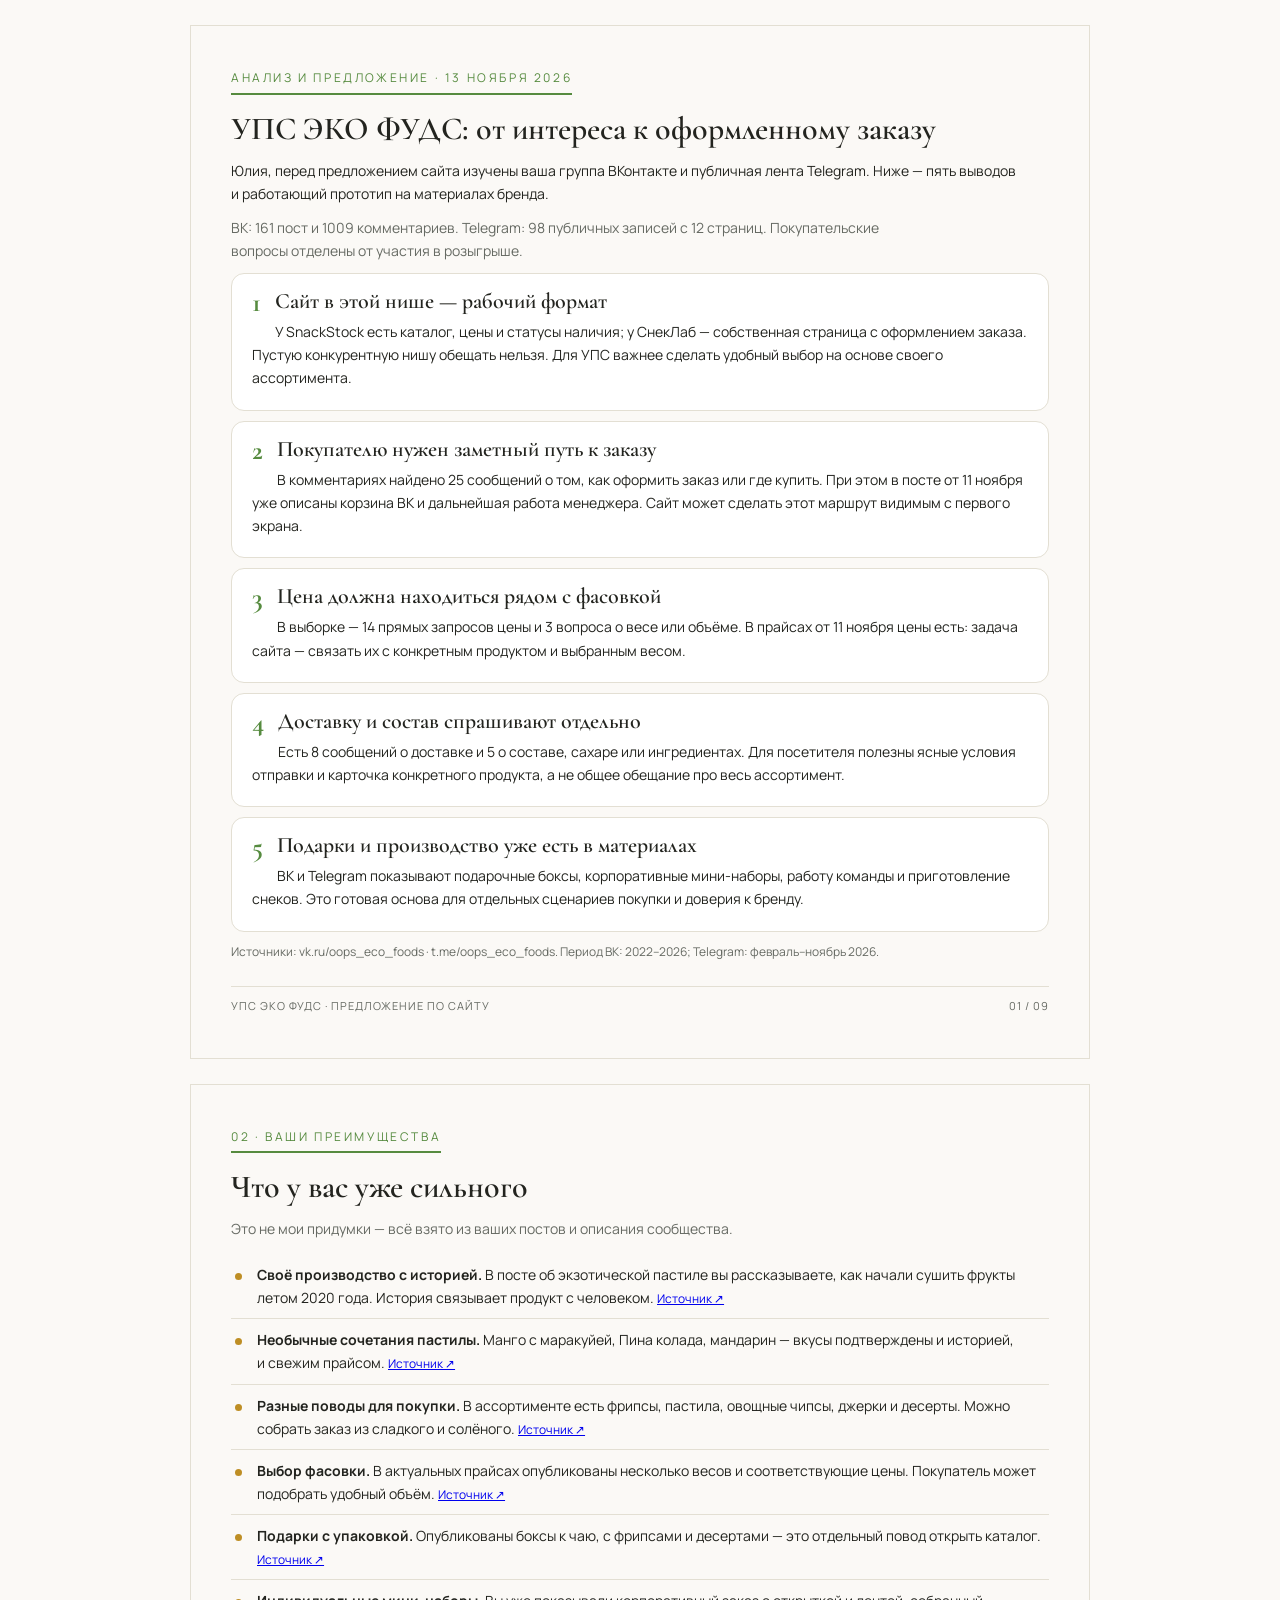
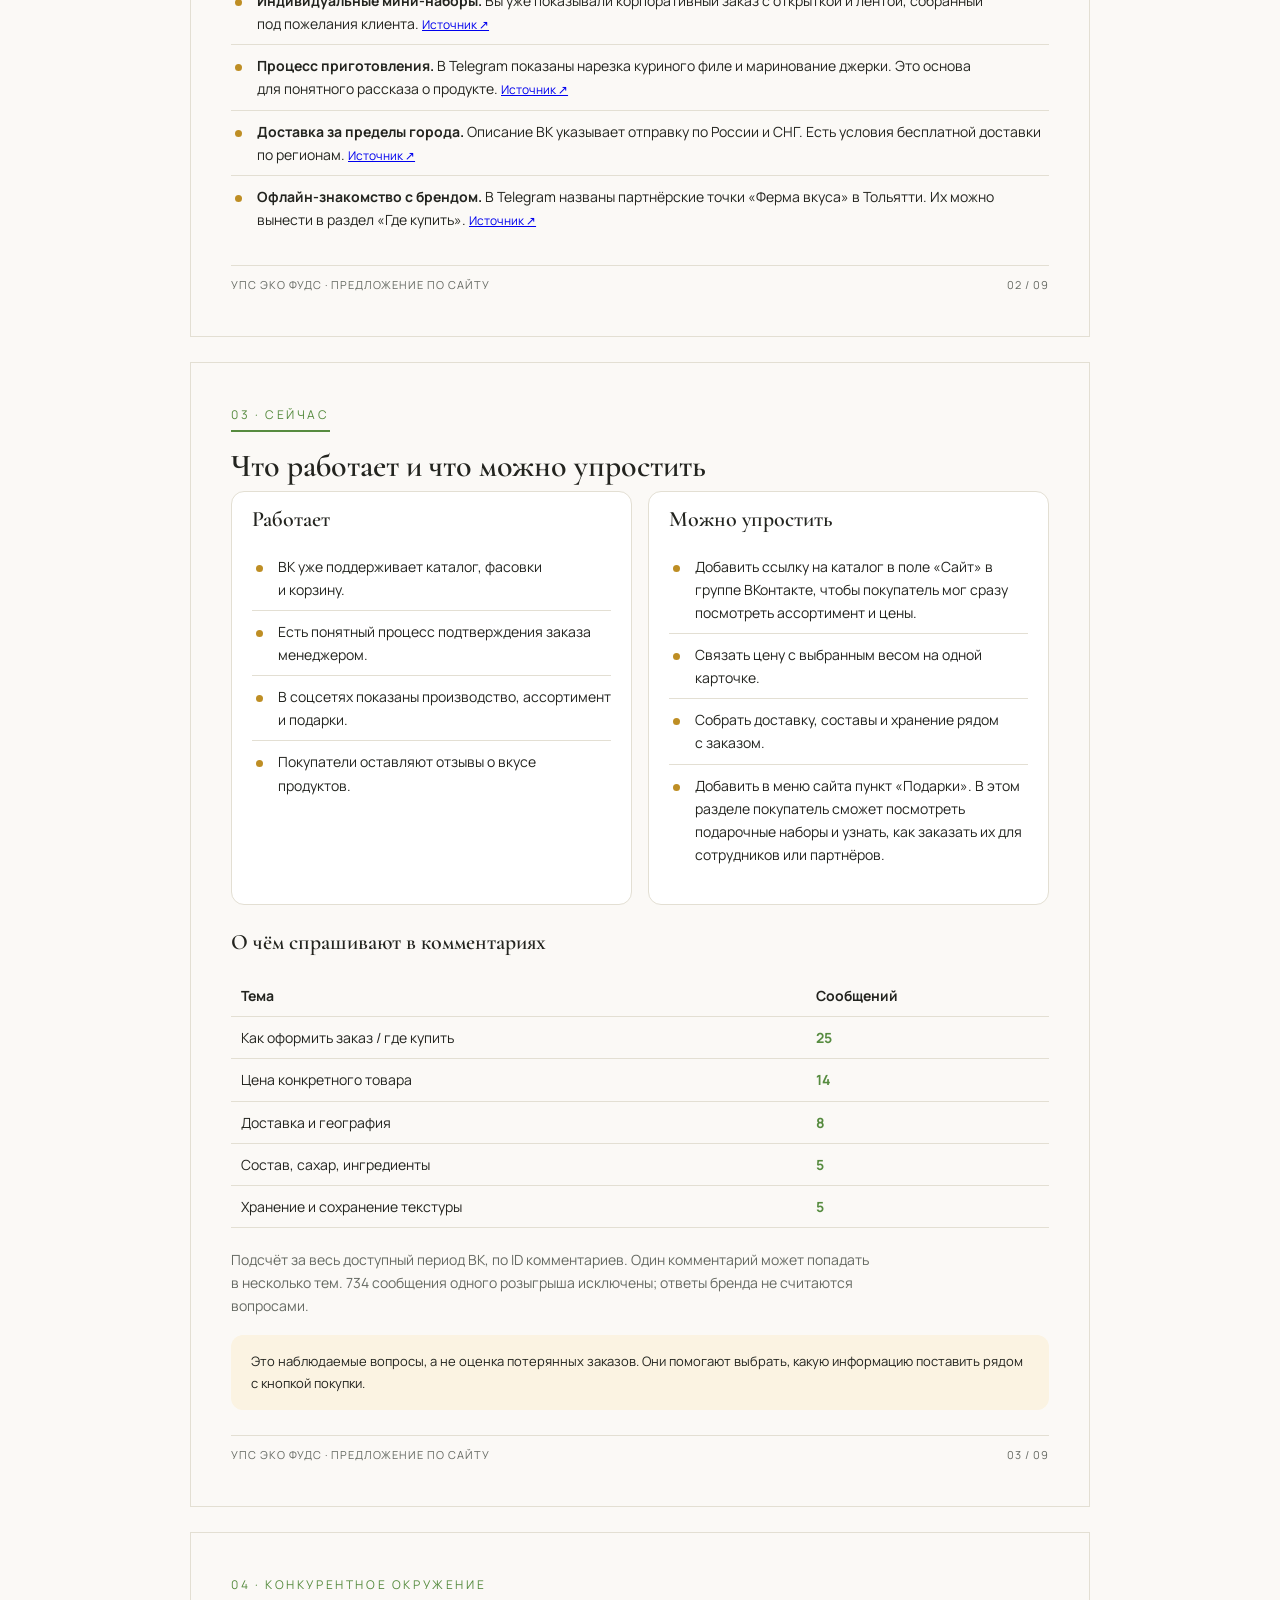
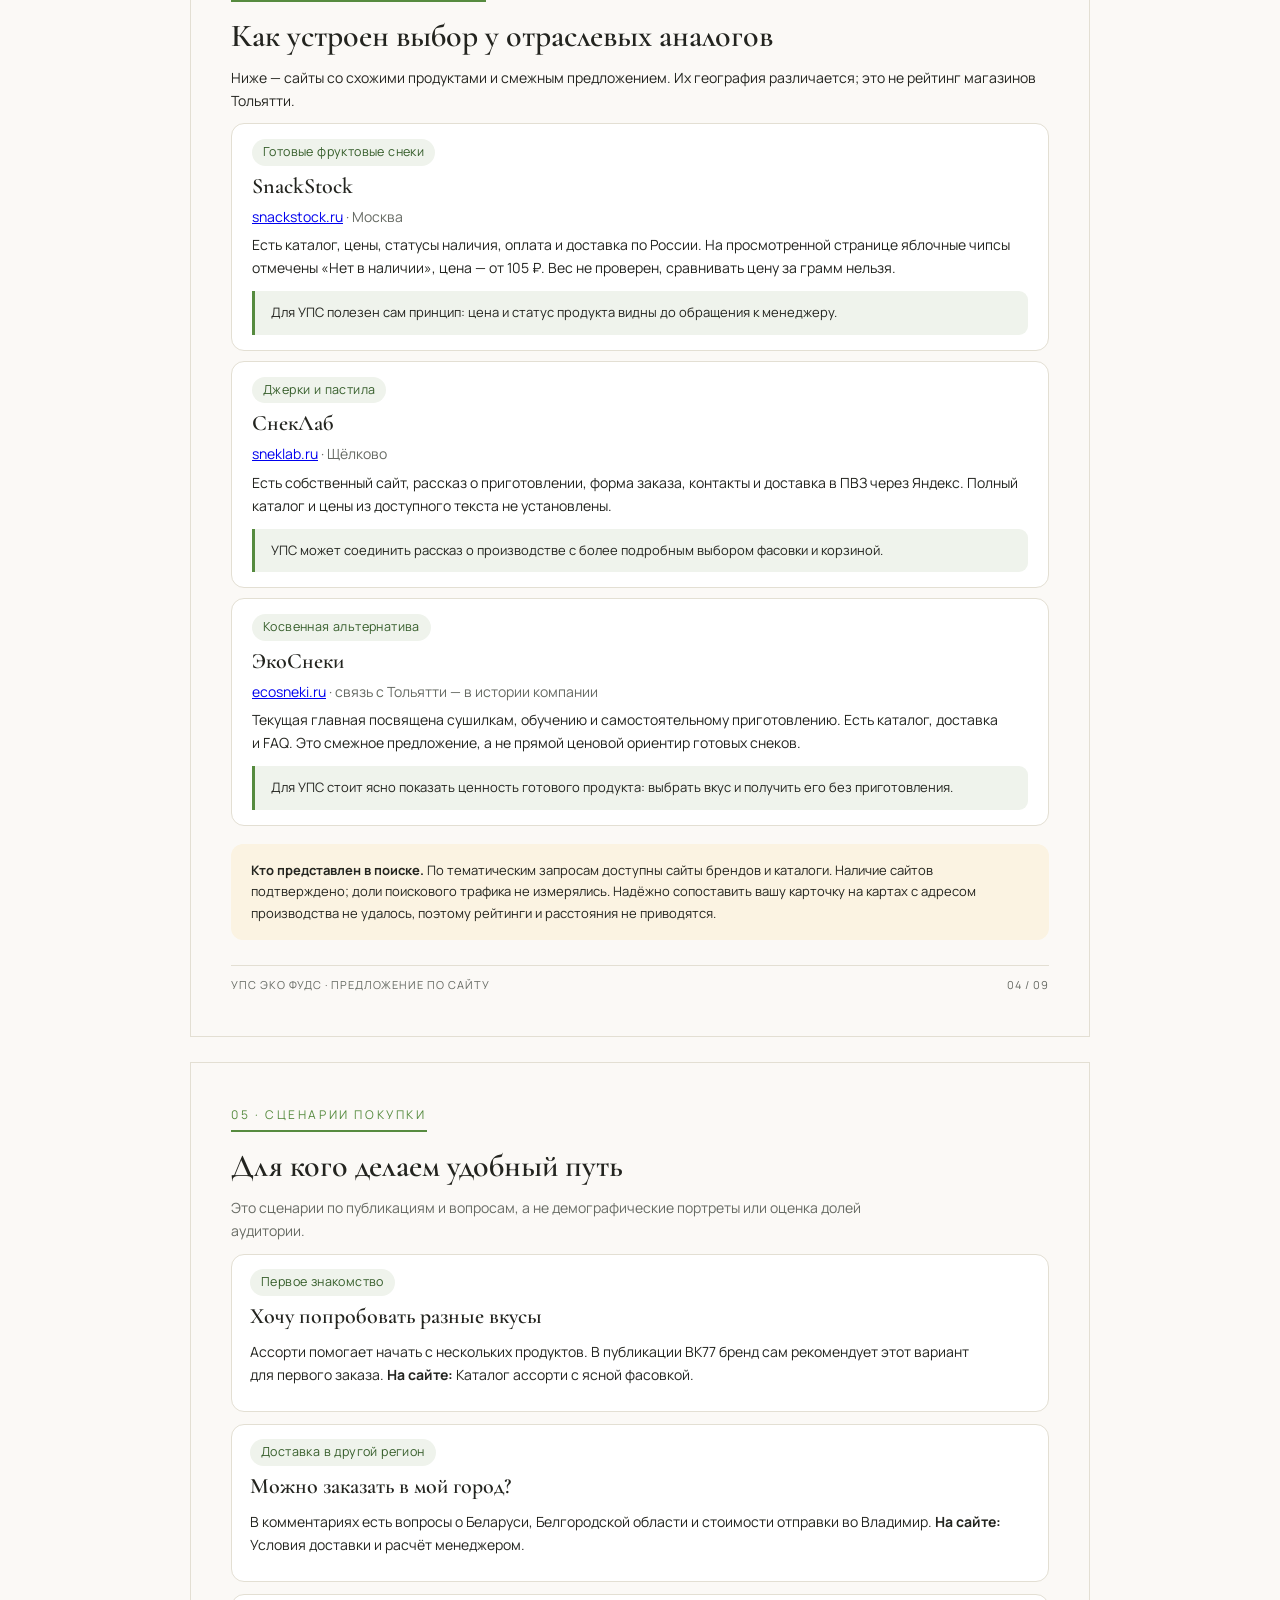
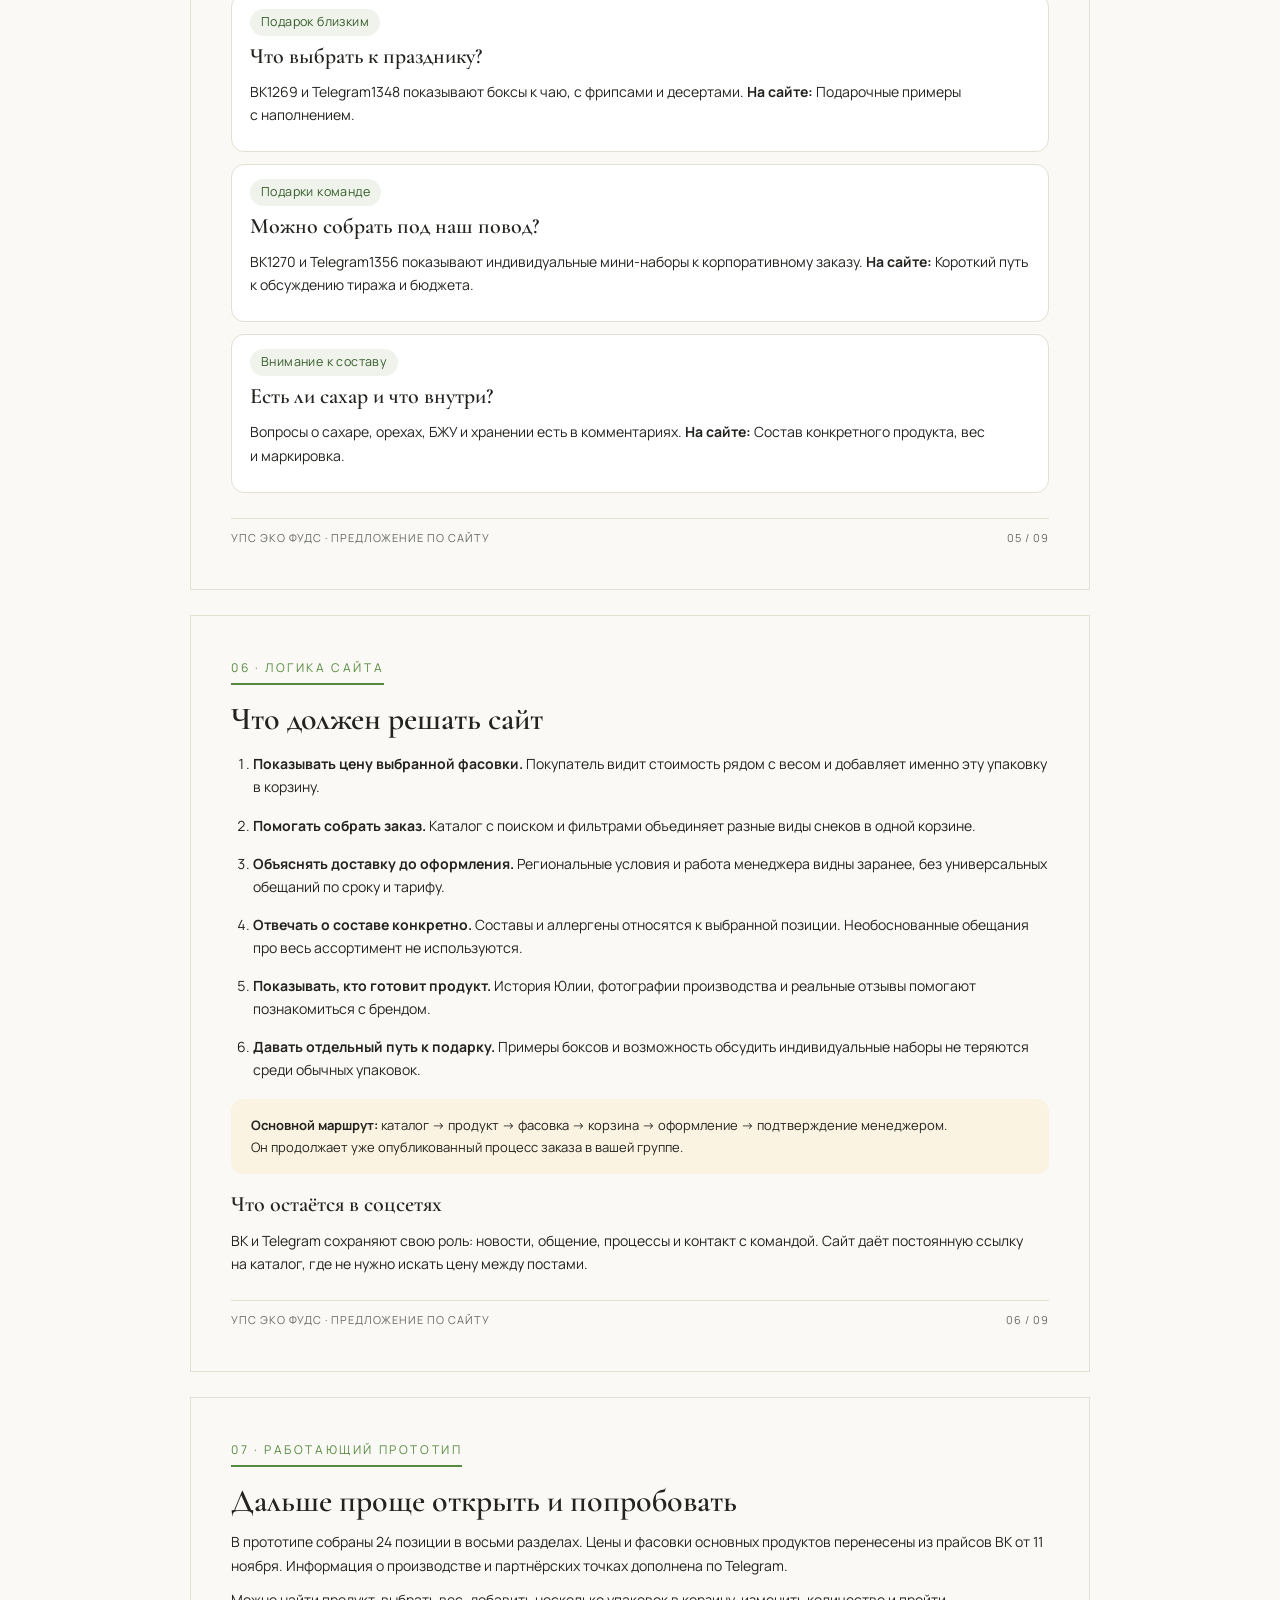
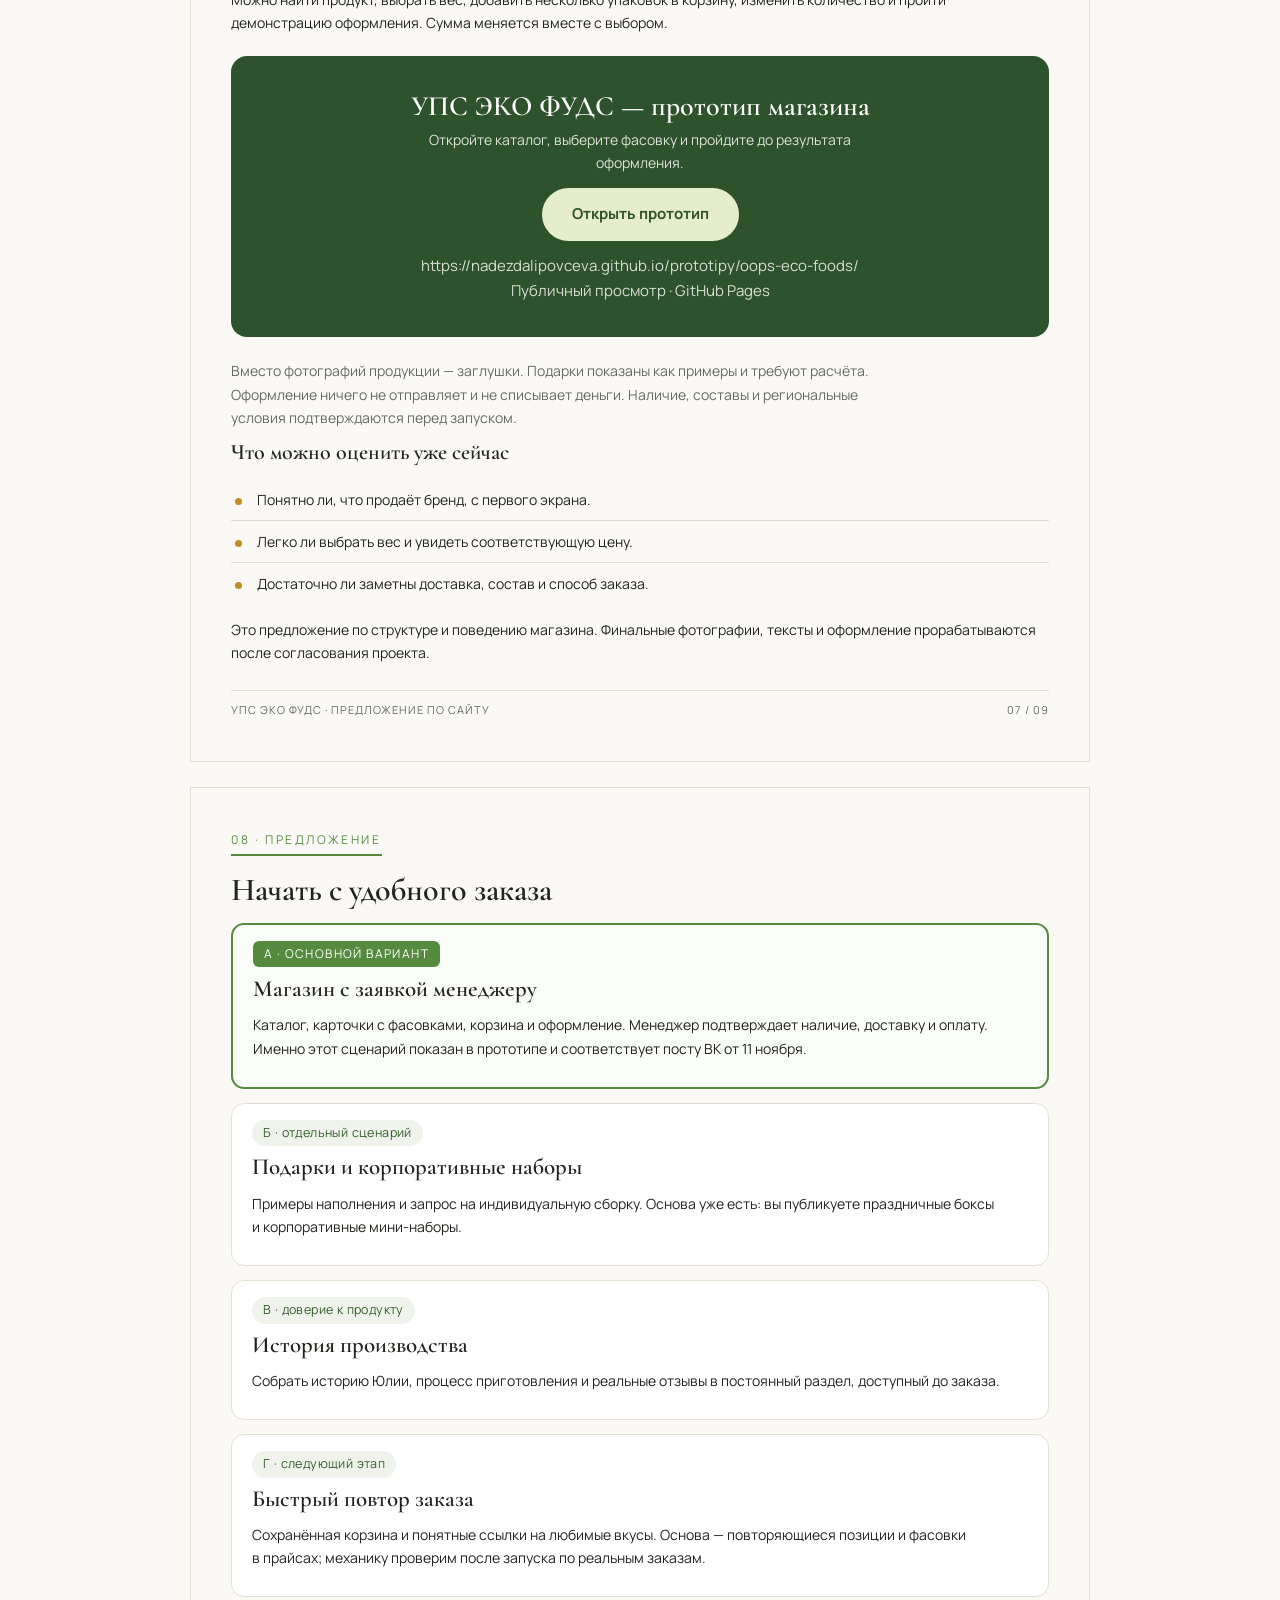
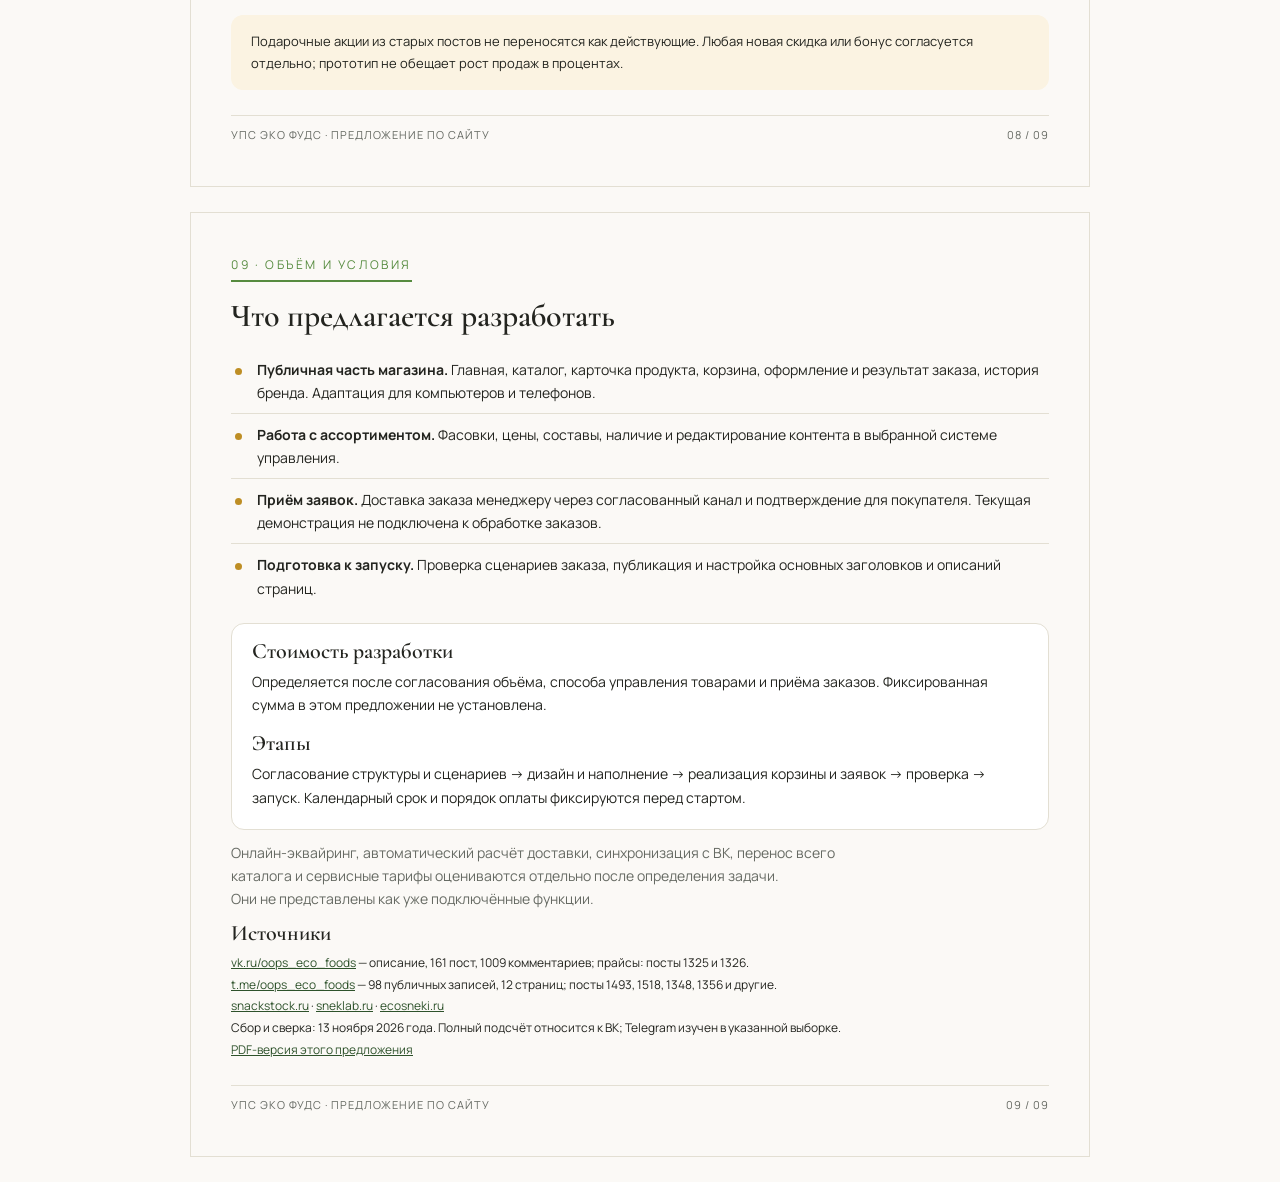
==== commit 2ab83d8a: "Clarify the VK catalog link and gift ordering in the proposal" ====
--- a/oops-eco-foods/kp/index.html
+++ b/oops-eco-foods/kp/index.html
@@ -69,4 +69,4 @@
   @page{margin:0}
 }
 
-:root{--sage:#568b3f;--sage-dark:#2e522b;--sage-ink:#365e2b;--gold:#be8e24;--mint:#e6edce}body{font-size:15px}.page{max-width:900px;margin:25px auto;background:var(--bg);padding:42px 40px;position:relative;border:1px solid var(--line)}.page>.wrap{padding:0;max-width:none}.page header{padding:0;background:none;color:var(--ink)}.page header h1{color:var(--sage-dark)}.page header p{color:var(--ink)}.page header .sub{color:var(--muted)}.page header .eyebrow{color:var(--sage);letter-spacing:2px}.page h1{font-size:41px}.page h2{font-size:32px}.page .card{padding:15px 20px;margin:10px 0}.page .card h3{font-size:22px}.page .card p{font-size:14px;margin:5px 0}.page .card .n{float:left;margin-right:14px;font-size:27px}.page .grid.two .card{margin:0}.page .adv li{padding-top:9px;padding-bottom:9px;font-size:14px}.page .adv li:before{top:19px}.folio{font-size:11px;letter-spacing:1px;color:var(--muted);border-top:1px solid var(--line);margin-top:25px;padding-top:10px;display:flex;justify-content:space-between}.page .src{font-size:12px}.page .seg{padding:14px 18px}.page .seg p{font-size:14px}.page .seg h3{font-size:22px}.page .why{font-size:13px}.page .offer{padding:16px 20px}.page .offer p{font-size:14px}.page .offer h3{font-size:23px}.page .note{font-size:13px}.question-table{width:100%;border-collapse:collapse;margin:20px 0;font-size:14px}.question-table td,.question-table th{border-bottom:1px solid var(--line);padding:9px 10px;text-align:left}.question-table td:last-child{font-weight:700;color:var(--sage)}.page .tasks li{font-size:14px;margin:15px 0}.page p{font-size:14px}.page .big{font:40px/1.1 'Cormorant Garamond',Georgia,serif;color:var(--sage-dark);margin:25px 0}.sources{font-size:12px;line-height:1.8;overflow-wrap:anywhere}.sources a{color:var(--sage-dark)}@media print{html,body{margin:0!important;padding:0!important}.page{max-width:none;width:210mm;height:297mm;min-height:0;margin:0;padding:16mm 17mm 15mm;border:0;break-after:page;page-break-after:always;overflow:visible}.page:last-child{break-after:auto;page-break-after:auto}.page .wrap{padding:0}.page header{padding:0}.page h1{font-size:29pt}.page h2{font-size:23pt}.page h3{font-size:16pt}.page p,.page .card p,.page .adv li,.page .seg p,.page .offer p,.page .tasks li{font-size:10.5pt;line-height:1.6}.page .card{padding:10px 15px;margin:9px 0}.page .card h3{font-size:15.5pt}.page .seg{padding:11px 15px;margin:10px 0}.page .why,.page .note{font-size:9.5pt}.page .offer{padding:12px 16px;margin:9px 0}.page .folio{position:absolute;bottom:10mm;left:17mm;right:17mm;margin:0;font-size:8pt}.page .sources{font-size:9pt}.page .question-table{font-size:10pt}.page .sub,.page .src{font-size:9pt}.page .cta{padding:20px;margin:20px 0}.page .cta .url{font-size:11pt}.page .adv li{padding-top:8px;padding-bottom:8px}.page .tasks li{margin:14px 0}@page{size:A4;margin:0}}@media print{.page .grid.two{grid-template-columns:1fr 1fr!important}.page .question-table td,.page .question-table th{padding:7px 9px}}</style></head><body><section class="page"><div class="wrap"><span class="sec-num">АНАЛИЗ И&nbsp;ПРЕДЛОЖЕНИЕ · 13 НОЯБРЯ 2026</span><h2>УПС ЭКО ФУДС: от&nbsp;интереса к&nbsp;оформленному заказу</h2><p>Юлия, перед&nbsp;предложением сайта изучены ваша группа ВКонтакте и&nbsp;публичная лента Telegram. Ниже&nbsp;— пять выводов и&nbsp;работающий прототип на&nbsp;материалах бренда.</p><p class="sub">ВК: 161 пост и&nbsp;1009 комментариев. Telegram: 98 публичных записей с&nbsp;12 страниц. Покупательские вопросы отделены от&nbsp;участия в&nbsp;розыгрыше.</p><div class="card"><div class="n">1</div><h3>Сайт в&nbsp;этой&nbsp;нише&nbsp;— рабочий формат</h3><p>У&nbsp;SnackStock есть каталог, цены и&nbsp;статусы наличия; у&nbsp;СнекЛаб&nbsp;— собственная страница с&nbsp;оформлением заказа. Пустую конкурентную нишу обещать нельзя. Для&nbsp;УПС важнее сделать удобный выбор на&nbsp;основе своего ассортимента.</p></div><div class="card"><div class="n">2</div><h3>Покупателю нужен заметный путь к&nbsp;заказу</h3><p>В&nbsp;комментариях найдено 25 сообщений о&nbsp;том, как&nbsp;оформить заказ или&nbsp;где&nbsp;купить. При&nbsp;этом в&nbsp;посте от&nbsp;11 ноября уже&nbsp;описаны корзина ВК и&nbsp;дальнейшая работа менеджера. Сайт может сделать этот&nbsp;маршрут видимым с&nbsp;первого экрана.</p></div><div class="card"><div class="n">3</div><h3>Цена должна находиться рядом с&nbsp;фасовкой</h3><p>В&nbsp;выборке&nbsp;— 14 прямых запросов цены и&nbsp;3 вопроса о&nbsp;весе или&nbsp;объёме. В&nbsp;прайсах от&nbsp;11 ноября цены есть: задача сайта&nbsp;— связать их&nbsp;с&nbsp;конкретным продуктом и&nbsp;выбранным весом.</p></div><div class="card"><div class="n">4</div><h3>Доставку и&nbsp;состав спрашивают отдельно</h3><p>Есть 8 сообщений о&nbsp;доставке и&nbsp;5 о&nbsp;составе, сахаре или&nbsp;ингредиентах. Для&nbsp;посетителя полезны ясные условия отправки и&nbsp;карточка конкретного продукта, а&nbsp;не&nbsp;общее обещание про&nbsp;весь&nbsp;ассортимент.</p></div><div class="card"><div class="n">5</div><h3>Подарки и&nbsp;производство уже&nbsp;есть в&nbsp;материалах</h3><p>ВК и&nbsp;Telegram показывают подарочные боксы, корпоративные мини-наборы, работу команды и&nbsp;приготовление снеков. Это&nbsp;готовая основа для&nbsp;отдельных сценариев покупки и&nbsp;доверия к&nbsp;бренду.</p></div><p class="src">Источники: vk.ru/oops_eco_foods · t.me/oops_eco_foods. Период ВК: 2022–2026; Telegram: февраль–ноябрь 2026.</p><div class="folio"><span>УПС ЭКО ФУДС · ПРЕДЛОЖЕНИЕ ПО&nbsp;САЙТУ</span><span>01 / 09</span></div></div></section><section class="page"><div class="wrap"><span class="sec-num">02 · ВАШИ ПРЕИМУЩЕСТВА</span><h2>Что&nbsp;у&nbsp;вас уже&nbsp;сильного</h2><p class="sub">Это&nbsp;не&nbsp;мои придумки&nbsp;— всё взято из&nbsp;ваших постов и&nbsp;описания сообщества.</p><ul class="adv"><li><b>Своё производство с&nbsp;историей.</b> В&nbsp;посте об&nbsp;экзотической пастиле вы&nbsp;рассказываете, как&nbsp;начали сушить фрукты летом 2020 года. История связывает продукт с&nbsp;человеком. <span class="src"><a href="https://vk.ru/wall-37708318_1171" target="_blank" rel="noopener">Источник ↗</a></span></li><li><b>Необычные сочетания пастилы.</b> Манго с&nbsp;маракуйей, Пина колада, мандарин&nbsp;— вкусы подтверждены и&nbsp;историей, и&nbsp;свежим прайсом. <span class="src"><a href="https://vk.ru/wall-37708318_1325" target="_blank" rel="noopener">Источник ↗</a></span></li><li><b>Разные поводы для&nbsp;покупки.</b> В&nbsp;ассортименте есть фрипсы, пастила, овощные чипсы, джерки и&nbsp;десерты. Можно собрать заказ из&nbsp;сладкого и&nbsp;солёного. <span class="src"><a href="https://vk.ru/wall-37708318_1326" target="_blank" rel="noopener">Источник ↗</a></span></li><li><b>Выбор фасовки.</b> В&nbsp;актуальных прайсах опубликованы несколько весов и&nbsp;соответствующие цены. Покупатель может подобрать удобный объём. <span class="src"><a href="https://vk.ru/wall-37708318_1326" target="_blank" rel="noopener">Источник ↗</a></span></li><li><b>Подарки с&nbsp;упаковкой.</b> Опубликованы боксы к&nbsp;чаю, с&nbsp;фрипсами и&nbsp;десертами&nbsp;— это&nbsp;отдельный повод открыть каталог. <span class="src"><a href="https://vk.ru/wall-37708318_1269" target="_blank" rel="noopener">Источник ↗</a></span></li><li><b>Индивидуальные мини-наборы.</b> Вы&nbsp;уже&nbsp;показывали корпоративный заказ с&nbsp;открыткой и&nbsp;лентой, собранный под&nbsp;пожелания клиента. <span class="src"><a href="https://vk.ru/wall-37708318_1270" target="_blank" rel="noopener">Источник ↗</a></span></li><li><b>Процесс приготовления.</b> В&nbsp;Telegram показаны нарезка куриного филе и&nbsp;маринование джерки. Это&nbsp;основа для&nbsp;понятного рассказа о&nbsp;продукте. <span class="src"><a href="https://t.me/oops_eco_foods/1518" target="_blank" rel="noopener">Источник ↗</a></span></li><li><b>Доставка за&nbsp;пределы города.</b> Описание ВК указывает отправку по&nbsp;России и&nbsp;СНГ. Есть условия бесплатной доставки по&nbsp;регионам. <span class="src"><a href="https://vk.ru/oops_eco_foods" target="_blank" rel="noopener">Источник ↗</a></span></li><li><b>Офлайн-знакомство с&nbsp;брендом.</b> В&nbsp;Telegram названы партнёрские точки «Ферма вкуса» в&nbsp;Тольятти. Их&nbsp;можно вынести в&nbsp;раздел «Где&nbsp;купить». <span class="src"><a href="https://t.me/oops_eco_foods/1493" target="_blank" rel="noopener">Источник ↗</a></span></li></ul><div class="folio"><span>УПС ЭКО ФУДС · ПРЕДЛОЖЕНИЕ ПО&nbsp;САЙТУ</span><span>02 / 09</span></div></div></section><section class="page"><div class="wrap"><span class="sec-num">03 · СЕЙЧАС</span><h2>Что&nbsp;работает и&nbsp;что&nbsp;можно упростить</h2><div class="grid two"><div class="card"><h3>Работает</h3><ul class="adv"><li>ВК уже&nbsp;поддерживает каталог, фасовки и&nbsp;корзину.</li><li>Есть понятный процесс подтверждения заказа менеджером.</li><li>В&nbsp;соцсетях показаны производство, ассортимент и&nbsp;подарки.</li><li>Покупатели оставляют отзывы о&nbsp;вкусе продуктов.</li></ul></div><div class="card"><h3>Можно упростить</h3><ul class="adv"><li>В&nbsp;поле сайта ВК ссылка не&nbsp;указана. Единую точку выбора стоит сделать заметной.</li><li>Связать цену с&nbsp;выбранным весом на&nbsp;одной карточке.</li><li>Собрать доставку, составы и&nbsp;хранение рядом с&nbsp;заказом.</li><li>Дать отдельный вход для&nbsp;подарков и&nbsp;корпоративных наборов.</li></ul></div></div><h3 style="margin-top:25px">О&nbsp;чём спрашивают в&nbsp;комментариях</h3><table class="question-table"><tr><th>Тема</th><th>Сообщений</th></tr><tr><td>Как&nbsp;оформить заказ / где&nbsp;купить</td><td>25</td></tr><tr><td>Цена конкретного товара</td><td>14</td></tr><tr><td>Доставка и&nbsp;география</td><td>8</td></tr><tr><td>Состав, сахар, ингредиенты</td><td>5</td></tr><tr><td>Хранение и&nbsp;сохранение текстуры</td><td>5</td></tr></table><p class="sub">Подсчёт за&nbsp;весь&nbsp;доступный период ВК, по&nbsp;ID комментариев. Один комментарий может попадать в&nbsp;несколько тем.&nbsp;734 сообщения одного розыгрыша исключены; ответы бренда не&nbsp;считаются вопросами.</p><div class="note">Это&nbsp;наблюдаемые вопросы, а&nbsp;не&nbsp;оценка потерянных заказов. Они&nbsp;помогают выбрать, какую информацию поставить рядом с&nbsp;кнопкой покупки.</div><div class="folio"><span>УПС ЭКО ФУДС · ПРЕДЛОЖЕНИЕ ПО&nbsp;САЙТУ</span><span>03 / 09</span></div></div></section><section class="page"><div class="wrap"><span class="sec-num">04 · КОНКУРЕНТНОЕ ОКРУЖЕНИЕ</span><h2>Как&nbsp;устроен выбор у&nbsp;отраслевых аналогов</h2><p>Ниже&nbsp;— сайты со&nbsp;схожими продуктами и&nbsp;смежным предложением. Их&nbsp;география различается; это&nbsp;не&nbsp;рейтинг магазинов Тольятти.</p><div class="card"><span class="tag">Готовые фруктовые снеки</span><h3>SnackStock</h3><p class="src"><a href="https://snackstock.ru/">snackstock.ru</a> · Москва</p><p>Есть каталог, цены, статусы наличия, оплата и&nbsp;доставка по&nbsp;России. На&nbsp;просмотренной странице яблочные чипсы отмечены «Нет&nbsp;в&nbsp;наличии», цена&nbsp;— от&nbsp;105&nbsp;₽. Вес не&nbsp;проверен, сравнивать цену за&nbsp;грамм нельзя.</p><div class="why">Для&nbsp;УПС полезен сам принцип: цена и&nbsp;статус продукта видны до&nbsp;обращения к&nbsp;менеджеру.</div></div><div class="card"><span class="tag">Джерки и&nbsp;пастила</span><h3>СнекЛаб</h3><p class="src"><a href="https://sneklab.ru/">sneklab.ru</a> · Щёлково</p><p>Есть собственный сайт, рассказ о&nbsp;приготовлении, форма заказа, контакты и&nbsp;доставка в&nbsp;ПВЗ через&nbsp;Яндекс. Полный каталог и&nbsp;цены из&nbsp;доступного текста не&nbsp;установлены.</p><div class="why">УПС может соединить рассказ о&nbsp;производстве с&nbsp;более подробным выбором фасовки и&nbsp;корзиной.</div></div><div class="card"><span class="tag">Косвенная альтернатива</span><h3>ЭкоСнеки</h3><p class="src"><a href="https://www.ecosneki.ru/">ecosneki.ru</a> · связь с&nbsp;Тольятти&nbsp;— в&nbsp;истории компании</p><p>Текущая главная посвящена сушилкам, обучению и&nbsp;самостоятельному приготовлению. Есть каталог, доставка и&nbsp;FAQ. Это&nbsp;смежное предложение, а&nbsp;не&nbsp;прямой ценовой ориентир готовых снеков.</p><div class="why">Для&nbsp;УПС стоит ясно показать ценность готового продукта: выбрать вкус и&nbsp;получить его&nbsp;без&nbsp;приготовления.</div></div><div class="note"><b>Кто представлен в&nbsp;поиске.</b> По&nbsp;тематическим запросам доступны сайты брендов и&nbsp;каталоги. Наличие сайтов подтверждено; доли поискового трафика не&nbsp;измерялись. Надёжно сопоставить вашу карточку на&nbsp;картах с&nbsp;адресом производства не&nbsp;удалось, поэтому рейтинги и&nbsp;расстояния не&nbsp;приводятся.</div><div class="folio"><span>УПС ЭКО ФУДС · ПРЕДЛОЖЕНИЕ ПО&nbsp;САЙТУ</span><span>04 / 09</span></div></div></section><section class="page"><div class="wrap"><span class="sec-num">05 · СЦЕНАРИИ ПОКУПКИ</span><h2>Для&nbsp;кого делаем удобный путь</h2><p class="sub">Это&nbsp;сценарии по&nbsp;публикациям и&nbsp;вопросам, а&nbsp;не&nbsp;демографические портреты или&nbsp;оценка долей аудитории.</p><div class="seg"><span class="tag">Первое знакомство</span><h3>Хочу попробовать разные вкусы</h3><p>Ассорти помогает начать с&nbsp;нескольких продуктов. В&nbsp;публикации ВК77 бренд сам рекомендует этот&nbsp;вариант для&nbsp;первого заказа. <b>На&nbsp;сайте:</b> Каталог ассорти с&nbsp;ясной фасовкой.</p></div><div class="seg"><span class="tag">Доставка в&nbsp;другой регион</span><h3>Можно заказать в&nbsp;мой&nbsp;город?</h3><p>В&nbsp;комментариях есть вопросы о&nbsp;Беларуси, Белгородской области и&nbsp;стоимости отправки во&nbsp;Владимир. <b>На&nbsp;сайте:</b> Условия доставки и&nbsp;расчёт менеджером.</p></div><div class="seg"><span class="tag">Подарок близким</span><h3>Что&nbsp;выбрать к&nbsp;празднику?</h3><p>ВК1269 и&nbsp;Telegram1348 показывают боксы к&nbsp;чаю, с&nbsp;фрипсами и&nbsp;десертами. <b>На&nbsp;сайте:</b> Подарочные примеры с&nbsp;наполнением.</p></div><div class="seg"><span class="tag">Подарки команде</span><h3>Можно собрать под&nbsp;наш&nbsp;повод?</h3><p>ВК1270 и&nbsp;Telegram1356 показывают индивидуальные мини-наборы к&nbsp;корпоративному заказу. <b>На&nbsp;сайте:</b> Короткий путь к&nbsp;обсуждению тиража и&nbsp;бюджета.</p></div><div class="seg"><span class="tag">Внимание к&nbsp;составу</span><h3>Есть&nbsp;ли сахар и&nbsp;что&nbsp;внутри?</h3><p>Вопросы о&nbsp;сахаре, орехах, БЖУ и&nbsp;хранении есть в&nbsp;комментариях. <b>На&nbsp;сайте:</b> Состав конкретного продукта, вес и&nbsp;маркировка.</p></div><div class="folio"><span>УПС ЭКО ФУДС · ПРЕДЛОЖЕНИЕ ПО&nbsp;САЙТУ</span><span>05 / 09</span></div></div></section><section class="page"><div class="wrap"><span class="sec-num">06 · ЛОГИКА САЙТА</span><h2>Что&nbsp;должен решать сайт</h2><ol class="tasks"><li><b>Показывать цену выбранной фасовки.</b> Покупатель видит стоимость рядом с&nbsp;весом и&nbsp;добавляет именно эту упаковку в&nbsp;корзину.</li><li><b>Помогать собрать заказ.</b> Каталог с&nbsp;поиском и&nbsp;фильтрами объединяет разные виды снеков в&nbsp;одной корзине.</li><li><b>Объяснять доставку до&nbsp;оформления.</b> Региональные условия и&nbsp;работа менеджера видны заранее, без&nbsp;универсальных обещаний по&nbsp;сроку и&nbsp;тарифу.</li><li><b>Отвечать о&nbsp;составе конкретно.</b> Составы и&nbsp;аллергены относятся к&nbsp;выбранной позиции. Необоснованные обещания про&nbsp;весь&nbsp;ассортимент не&nbsp;используются.</li><li><b>Показывать, кто готовит продукт.</b> История Юлии, фотографии производства и&nbsp;реальные отзывы помогают познакомиться с&nbsp;брендом.</li><li><b>Давать отдельный путь к&nbsp;подарку.</b> Примеры боксов и&nbsp;возможность обсудить индивидуальные наборы не&nbsp;теряются среди обычных упаковок.</li></ol><div class="note"><b>Основной маршрут:</b> каталог → продукт → фасовка → корзина → оформление → подтверждение менеджером. Он&nbsp;продолжает уже&nbsp;опубликованный процесс заказа в&nbsp;вашей группе.</div><h3>Что&nbsp;остаётся в&nbsp;соцсетях</h3><p>ВК и&nbsp;Telegram сохраняют свою роль: новости, общение, процессы и&nbsp;контакт с&nbsp;командой. Сайт даёт постоянную ссылку на&nbsp;каталог, где&nbsp;не&nbsp;нужно искать цену между&nbsp;постами.</p><div class="folio"><span>УПС ЭКО ФУДС · ПРЕДЛОЖЕНИЕ ПО&nbsp;САЙТУ</span><span>06 / 09</span></div></div></section><section class="page"><div class="wrap"><span class="sec-num">07 · РАБОТАЮЩИЙ ПРОТОТИП</span><h2>Дальше проще открыть и&nbsp;попробовать</h2><p>В&nbsp;прототипе собраны 24 позиции в&nbsp;восьми разделах. Цены и&nbsp;фасовки основных продуктов перенесены из&nbsp;прайсов ВК от&nbsp;11 ноября. Информация о&nbsp;производстве и&nbsp;партнёрских точках дополнена по&nbsp;Telegram.</p><p>Можно найти продукт, выбрать вес, добавить несколько упаковок в&nbsp;корзину, изменить количество и&nbsp;пройти демонстрацию оформления. Сумма меняется вместе с&nbsp;выбором.</p><div class="cta"><h3>УПС ЭКО ФУДС&nbsp;— прототип магазина</h3><p>Откройте каталог, выберите фасовку и&nbsp;пройдите до&nbsp;результата оформления.</p><a class="btn" href="https://nadezdalipovceva.github.io/prototipy/oops-eco-foods/">Открыть прототип</a><span class="url">https://nadezdalipovceva.github.io/prototipy/oops-eco-foods/<br>Публичный просмотр · GitHub Pages</span></div><p class="sub">Вместо фотографий продукции&nbsp;— заглушки. Подарки показаны как&nbsp;примеры и&nbsp;требуют расчёта. Оформление ничего не&nbsp;отправляет и&nbsp;не&nbsp;списывает деньги. Наличие, составы и&nbsp;региональные условия подтверждаются перед&nbsp;запуском.</p><h3>Что&nbsp;можно оценить уже&nbsp;сейчас</h3><ul class="adv"><li>Понятно&nbsp;ли, что&nbsp;продаёт бренд, с&nbsp;первого экрана.</li><li>Легко&nbsp;ли выбрать вес и&nbsp;увидеть соответствующую цену.</li><li>Достаточно&nbsp;ли заметны доставка, состав и&nbsp;способ заказа.</li></ul><p>Это&nbsp;предложение по&nbsp;структуре и&nbsp;поведению магазина. Финальные фотографии, тексты и&nbsp;оформление прорабатываются после&nbsp;согласования проекта.</p><div class="folio"><span>УПС ЭКО ФУДС · ПРЕДЛОЖЕНИЕ ПО&nbsp;САЙТУ</span><span>07 / 09</span></div></div></section><section class="page"><div class="wrap"><span class="sec-num">08 · ПРЕДЛОЖЕНИЕ</span><h2>Начать с&nbsp;удобного заказа</h2><div class="offer offer-main"><span class="badge">А&nbsp;· основной вариант</span><h3>Магазин с&nbsp;заявкой менеджеру</h3><p>Каталог, карточки с&nbsp;фасовками, корзина и&nbsp;оформление. Менеджер подтверждает наличие, доставку и&nbsp;оплату. Именно этот&nbsp;сценарий показан в&nbsp;прототипе и&nbsp;соответствует посту ВК от&nbsp;11 ноября.</p></div><div class="offer"><span class="tag">Б · отдельный сценарий</span><h3>Подарки и&nbsp;корпоративные наборы</h3><p>Примеры наполнения и&nbsp;запрос на&nbsp;индивидуальную сборку. Основа уже&nbsp;есть: вы&nbsp;публикуете праздничные боксы и&nbsp;корпоративные мини-наборы.</p></div><div class="offer"><span class="tag">В&nbsp;· доверие к&nbsp;продукту</span><h3>История производства</h3><p>Собрать историю Юлии, процесс приготовления и&nbsp;реальные отзывы в&nbsp;постоянный раздел, доступный до&nbsp;заказа.</p></div><div class="offer"><span class="tag">Г · следующий этап</span><h3>Быстрый повтор заказа</h3><p>Сохранённая корзина и&nbsp;понятные ссылки на&nbsp;любимые вкусы. Основа&nbsp;— повторяющиеся позиции и&nbsp;фасовки в&nbsp;прайсах; механику проверим после&nbsp;запуска по&nbsp;реальным заказам.</p></div><div class="note">Подарочные акции из&nbsp;старых постов не&nbsp;переносятся как&nbsp;действующие. Любая новая скидка или&nbsp;бонус согласуется отдельно; прототип не&nbsp;обещает рост продаж в&nbsp;процентах.</div><div class="folio"><span>УПС ЭКО ФУДС · ПРЕДЛОЖЕНИЕ ПО&nbsp;САЙТУ</span><span>08 / 09</span></div></div></section><section class="page"><div class="wrap"><span class="sec-num">09 · ОБЪЁМ И&nbsp;УСЛОВИЯ</span><h2>Что&nbsp;предлагается разработать</h2><ul class="adv"><li><b>Публичная часть магазина.</b> Главная, каталог, карточка продукта, корзина, оформление и&nbsp;результат заказа, история бренда. Адаптация для&nbsp;компьютеров и&nbsp;телефонов.</li><li><b>Работа с&nbsp;ассортиментом.</b> Фасовки, цены, составы, наличие и&nbsp;редактирование контента в&nbsp;выбранной системе управления.</li><li><b>Приём заявок.</b> Доставка заказа менеджеру через&nbsp;согласованный канал и&nbsp;подтверждение для&nbsp;покупателя. Текущая демонстрация не&nbsp;подключена к&nbsp;обработке заказов.</li><li><b>Подготовка к&nbsp;запуску.</b> Проверка сценариев заказа, публикация и&nbsp;настройка основных заголовков и&nbsp;описаний страниц.</li></ul><div class="card"><h3>Стоимость разработки</h3><p>Определяется после&nbsp;согласования объёма, способа управления товарами и&nbsp;приёма заказов. Фиксированная сумма в&nbsp;этом предложении не&nbsp;установлена.</p><h3 style="margin-top:15px">Этапы</h3><p>Согласование структуры и&nbsp;сценариев → дизайн и&nbsp;наполнение → реализация корзины и&nbsp;заявок → проверка → запуск. Календарный срок и&nbsp;порядок оплаты фиксируются перед&nbsp;стартом.</p></div><p class="sub">Онлайн-эквайринг, автоматический расчёт доставки, синхронизация с&nbsp;ВК, перенос всего каталога и&nbsp;сервисные тарифы оцениваются отдельно после&nbsp;определения задачи. Они&nbsp;не&nbsp;представлены как&nbsp;уже&nbsp;подключённые функции.</p><h3>Источники</h3><div class="sources"><a href="https://vk.ru/oops_eco_foods">vk.ru/oops_eco_foods</a> — описание, 161 пост, 1009 комментариев; прайсы: посты 1325 и&nbsp;1326.<br><a href="https://t.me/oops_eco_foods">t.me/oops_eco_foods</a> — 98 публичных записей, 12 страниц; посты 1493, 1518, 1348, 1356 и&nbsp;другие.<br><a href="https://snackstock.ru/">snackstock.ru</a> · <a href="https://sneklab.ru/">sneklab.ru</a> · <a href="https://www.ecosneki.ru/">ecosneki.ru</a><br>Сбор и&nbsp;сверка: 13 ноября 2026 года. Полный подсчёт относится к&nbsp;ВК; Telegram изучен в&nbsp;указанной выборке.<br><a href="KP-УПС-ЭКО-ФУДС.pdf">PDF-версия этого предложения</a></div><div class="folio"><span>УПС ЭКО ФУДС · ПРЕДЛОЖЕНИЕ ПО&nbsp;САЙТУ</span><span>09 / 09</span></div></div></section></body></html>+:root{--sage:#568b3f;--sage-dark:#2e522b;--sage-ink:#365e2b;--gold:#be8e24;--mint:#e6edce}body{font-size:15px}.page{max-width:900px;margin:25px auto;background:var(--bg);padding:42px 40px;position:relative;border:1px solid var(--line)}.page>.wrap{padding:0;max-width:none}.page header{padding:0;background:none;color:var(--ink)}.page header h1{color:var(--sage-dark)}.page header p{color:var(--ink)}.page header .sub{color:var(--muted)}.page header .eyebrow{color:var(--sage);letter-spacing:2px}.page h1{font-size:41px}.page h2{font-size:32px}.page .card{padding:15px 20px;margin:10px 0}.page .card h3{font-size:22px}.page .card p{font-size:14px;margin:5px 0}.page .card .n{float:left;margin-right:14px;font-size:27px}.page .grid.two .card{margin:0}.page .adv li{padding-top:9px;padding-bottom:9px;font-size:14px}.page .adv li:before{top:19px}.folio{font-size:11px;letter-spacing:1px;color:var(--muted);border-top:1px solid var(--line);margin-top:25px;padding-top:10px;display:flex;justify-content:space-between}.page .src{font-size:12px}.page .seg{padding:14px 18px}.page .seg p{font-size:14px}.page .seg h3{font-size:22px}.page .why{font-size:13px}.page .offer{padding:16px 20px}.page .offer p{font-size:14px}.page .offer h3{font-size:23px}.page .note{font-size:13px}.question-table{width:100%;border-collapse:collapse;margin:20px 0;font-size:14px}.question-table td,.question-table th{border-bottom:1px solid var(--line);padding:9px 10px;text-align:left}.question-table td:last-child{font-weight:700;color:var(--sage)}.page .tasks li{font-size:14px;margin:15px 0}.page p{font-size:14px}.page .big{font:40px/1.1 'Cormorant Garamond',Georgia,serif;color:var(--sage-dark);margin:25px 0}.sources{font-size:12px;line-height:1.8;overflow-wrap:anywhere}.sources a{color:var(--sage-dark)}@media print{html,body{margin:0!important;padding:0!important}.page{max-width:none;width:210mm;height:297mm;min-height:0;margin:0;padding:16mm 17mm 15mm;border:0;break-after:page;page-break-after:always;overflow:visible}.page:last-child{break-after:auto;page-break-after:auto}.page .wrap{padding:0}.page header{padding:0}.page h1{font-size:29pt}.page h2{font-size:23pt}.page h3{font-size:16pt}.page p,.page .card p,.page .adv li,.page .seg p,.page .offer p,.page .tasks li{font-size:10.5pt;line-height:1.6}.page .card{padding:10px 15px;margin:9px 0}.page .card h3{font-size:15.5pt}.page .seg{padding:11px 15px;margin:10px 0}.page .why,.page .note{font-size:9.5pt}.page .offer{padding:12px 16px;margin:9px 0}.page .folio{position:absolute;bottom:10mm;left:17mm;right:17mm;margin:0;font-size:8pt}.page .sources{font-size:9pt}.page .question-table{font-size:10pt}.page .sub,.page .src{font-size:9pt}.page .cta{padding:20px;margin:20px 0}.page .cta .url{font-size:11pt}.page .adv li{padding-top:8px;padding-bottom:8px}.page .tasks li{margin:14px 0}@page{size:A4;margin:0}}@media print{.page .grid.two{grid-template-columns:1fr 1fr!important}.page .question-table td,.page .question-table th{padding:7px 9px}}</style></head><body><section class="page"><div class="wrap"><span class="sec-num">АНАЛИЗ И&nbsp;ПРЕДЛОЖЕНИЕ · 13 НОЯБРЯ 2026</span><h2>УПС ЭКО ФУДС: от&nbsp;интереса к&nbsp;оформленному заказу</h2><p>Юлия, перед&nbsp;предложением сайта изучены ваша группа ВКонтакте и&nbsp;публичная лента Telegram. Ниже&nbsp;— пять выводов и&nbsp;работающий прототип на&nbsp;материалах бренда.</p><p class="sub">ВК: 161 пост и&nbsp;1009 комментариев. Telegram: 98 публичных записей с&nbsp;12 страниц. Покупательские вопросы отделены от&nbsp;участия в&nbsp;розыгрыше.</p><div class="card"><div class="n">1</div><h3>Сайт в&nbsp;этой&nbsp;нише&nbsp;— рабочий формат</h3><p>У&nbsp;SnackStock есть каталог, цены и&nbsp;статусы наличия; у&nbsp;СнекЛаб&nbsp;— собственная страница с&nbsp;оформлением заказа. Пустую конкурентную нишу обещать нельзя. Для&nbsp;УПС важнее сделать удобный выбор на&nbsp;основе своего ассортимента.</p></div><div class="card"><div class="n">2</div><h3>Покупателю нужен заметный путь к&nbsp;заказу</h3><p>В&nbsp;комментариях найдено 25 сообщений о&nbsp;том, как&nbsp;оформить заказ или&nbsp;где&nbsp;купить. При&nbsp;этом в&nbsp;посте от&nbsp;11 ноября уже&nbsp;описаны корзина ВК и&nbsp;дальнейшая работа менеджера. Сайт может сделать этот&nbsp;маршрут видимым с&nbsp;первого экрана.</p></div><div class="card"><div class="n">3</div><h3>Цена должна находиться рядом с&nbsp;фасовкой</h3><p>В&nbsp;выборке&nbsp;— 14 прямых запросов цены и&nbsp;3 вопроса о&nbsp;весе или&nbsp;объёме. В&nbsp;прайсах от&nbsp;11 ноября цены есть: задача сайта&nbsp;— связать их&nbsp;с&nbsp;конкретным продуктом и&nbsp;выбранным весом.</p></div><div class="card"><div class="n">4</div><h3>Доставку и&nbsp;состав спрашивают отдельно</h3><p>Есть 8 сообщений о&nbsp;доставке и&nbsp;5 о&nbsp;составе, сахаре или&nbsp;ингредиентах. Для&nbsp;посетителя полезны ясные условия отправки и&nbsp;карточка конкретного продукта, а&nbsp;не&nbsp;общее обещание про&nbsp;весь&nbsp;ассортимент.</p></div><div class="card"><div class="n">5</div><h3>Подарки и&nbsp;производство уже&nbsp;есть в&nbsp;материалах</h3><p>ВК и&nbsp;Telegram показывают подарочные боксы, корпоративные мини-наборы, работу команды и&nbsp;приготовление снеков. Это&nbsp;готовая основа для&nbsp;отдельных сценариев покупки и&nbsp;доверия к&nbsp;бренду.</p></div><p class="src">Источники: vk.ru/oops_eco_foods · t.me/oops_eco_foods. Период ВК: 2022–2026; Telegram: февраль–ноябрь 2026.</p><div class="folio"><span>УПС ЭКО ФУДС · ПРЕДЛОЖЕНИЕ ПО&nbsp;САЙТУ</span><span>01 / 09</span></div></div></section><section class="page"><div class="wrap"><span class="sec-num">02 · ВАШИ ПРЕИМУЩЕСТВА</span><h2>Что&nbsp;у&nbsp;вас уже&nbsp;сильного</h2><p class="sub">Это&nbsp;не&nbsp;мои придумки&nbsp;— всё взято из&nbsp;ваших постов и&nbsp;описания сообщества.</p><ul class="adv"><li><b>Своё производство с&nbsp;историей.</b> В&nbsp;посте об&nbsp;экзотической пастиле вы&nbsp;рассказываете, как&nbsp;начали сушить фрукты летом 2020 года. История связывает продукт с&nbsp;человеком. <span class="src"><a href="https://vk.ru/wall-37708318_1171" target="_blank" rel="noopener">Источник ↗</a></span></li><li><b>Необычные сочетания пастилы.</b> Манго с&nbsp;маракуйей, Пина колада, мандарин&nbsp;— вкусы подтверждены и&nbsp;историей, и&nbsp;свежим прайсом. <span class="src"><a href="https://vk.ru/wall-37708318_1325" target="_blank" rel="noopener">Источник ↗</a></span></li><li><b>Разные поводы для&nbsp;покупки.</b> В&nbsp;ассортименте есть фрипсы, пастила, овощные чипсы, джерки и&nbsp;десерты. Можно собрать заказ из&nbsp;сладкого и&nbsp;солёного. <span class="src"><a href="https://vk.ru/wall-37708318_1326" target="_blank" rel="noopener">Источник ↗</a></span></li><li><b>Выбор фасовки.</b> В&nbsp;актуальных прайсах опубликованы несколько весов и&nbsp;соответствующие цены. Покупатель может подобрать удобный объём. <span class="src"><a href="https://vk.ru/wall-37708318_1326" target="_blank" rel="noopener">Источник ↗</a></span></li><li><b>Подарки с&nbsp;упаковкой.</b> Опубликованы боксы к&nbsp;чаю, с&nbsp;фрипсами и&nbsp;десертами&nbsp;— это&nbsp;отдельный повод открыть каталог. <span class="src"><a href="https://vk.ru/wall-37708318_1269" target="_blank" rel="noopener">Источник ↗</a></span></li><li><b>Индивидуальные мини-наборы.</b> Вы&nbsp;уже&nbsp;показывали корпоративный заказ с&nbsp;открыткой и&nbsp;лентой, собранный под&nbsp;пожелания клиента. <span class="src"><a href="https://vk.ru/wall-37708318_1270" target="_blank" rel="noopener">Источник ↗</a></span></li><li><b>Процесс приготовления.</b> В&nbsp;Telegram показаны нарезка куриного филе и&nbsp;маринование джерки. Это&nbsp;основа для&nbsp;понятного рассказа о&nbsp;продукте. <span class="src"><a href="https://t.me/oops_eco_foods/1518" target="_blank" rel="noopener">Источник ↗</a></span></li><li><b>Доставка за&nbsp;пределы города.</b> Описание ВК указывает отправку по&nbsp;России и&nbsp;СНГ. Есть условия бесплатной доставки по&nbsp;регионам. <span class="src"><a href="https://vk.ru/oops_eco_foods" target="_blank" rel="noopener">Источник ↗</a></span></li><li><b>Офлайн-знакомство с&nbsp;брендом.</b> В&nbsp;Telegram названы партнёрские точки «Ферма вкуса» в&nbsp;Тольятти. Их&nbsp;можно вынести в&nbsp;раздел «Где&nbsp;купить». <span class="src"><a href="https://t.me/oops_eco_foods/1493" target="_blank" rel="noopener">Источник ↗</a></span></li></ul><div class="folio"><span>УПС ЭКО ФУДС · ПРЕДЛОЖЕНИЕ ПО&nbsp;САЙТУ</span><span>02 / 09</span></div></div></section><section class="page"><div class="wrap"><span class="sec-num">03 · СЕЙЧАС</span><h2>Что&nbsp;работает и&nbsp;что&nbsp;можно упростить</h2><div class="grid two"><div class="card"><h3>Работает</h3><ul class="adv"><li>ВК уже&nbsp;поддерживает каталог, фасовки и&nbsp;корзину.</li><li>Есть понятный процесс подтверждения заказа менеджером.</li><li>В&nbsp;соцсетях показаны производство, ассортимент и&nbsp;подарки.</li><li>Покупатели оставляют отзывы о&nbsp;вкусе продуктов.</li></ul></div><div class="card"><h3>Можно упростить</h3><ul class="adv"><li>Добавить ссылку на каталог в поле «Сайт» в группе ВКонтакте, чтобы покупатель мог сразу посмотреть ассортимент и цены.</li><li>Связать цену с&nbsp;выбранным весом на&nbsp;одной карточке.</li><li>Собрать доставку, составы и&nbsp;хранение рядом с&nbsp;заказом.</li><li>Добавить в меню сайта пункт «Подарки». В этом разделе покупатель сможет посмотреть подарочные наборы и узнать, как заказать их для сотрудников или партнёров.</li></ul></div></div><h3 style="margin-top:25px">О&nbsp;чём спрашивают в&nbsp;комментариях</h3><table class="question-table"><tr><th>Тема</th><th>Сообщений</th></tr><tr><td>Как&nbsp;оформить заказ / где&nbsp;купить</td><td>25</td></tr><tr><td>Цена конкретного товара</td><td>14</td></tr><tr><td>Доставка и&nbsp;география</td><td>8</td></tr><tr><td>Состав, сахар, ингредиенты</td><td>5</td></tr><tr><td>Хранение и&nbsp;сохранение текстуры</td><td>5</td></tr></table><p class="sub">Подсчёт за&nbsp;весь&nbsp;доступный период ВК, по&nbsp;ID комментариев. Один комментарий может попадать в&nbsp;несколько тем.&nbsp;734 сообщения одного розыгрыша исключены; ответы бренда не&nbsp;считаются вопросами.</p><div class="note">Это&nbsp;наблюдаемые вопросы, а&nbsp;не&nbsp;оценка потерянных заказов. Они&nbsp;помогают выбрать, какую информацию поставить рядом с&nbsp;кнопкой покупки.</div><div class="folio"><span>УПС ЭКО ФУДС · ПРЕДЛОЖЕНИЕ ПО&nbsp;САЙТУ</span><span>03 / 09</span></div></div></section><section class="page"><div class="wrap"><span class="sec-num">04 · КОНКУРЕНТНОЕ ОКРУЖЕНИЕ</span><h2>Как&nbsp;устроен выбор у&nbsp;отраслевых аналогов</h2><p>Ниже&nbsp;— сайты со&nbsp;схожими продуктами и&nbsp;смежным предложением. Их&nbsp;география различается; это&nbsp;не&nbsp;рейтинг магазинов Тольятти.</p><div class="card"><span class="tag">Готовые фруктовые снеки</span><h3>SnackStock</h3><p class="src"><a href="https://snackstock.ru/">snackstock.ru</a> · Москва</p><p>Есть каталог, цены, статусы наличия, оплата и&nbsp;доставка по&nbsp;России. На&nbsp;просмотренной странице яблочные чипсы отмечены «Нет&nbsp;в&nbsp;наличии», цена&nbsp;— от&nbsp;105&nbsp;₽. Вес не&nbsp;проверен, сравнивать цену за&nbsp;грамм нельзя.</p><div class="why">Для&nbsp;УПС полезен сам принцип: цена и&nbsp;статус продукта видны до&nbsp;обращения к&nbsp;менеджеру.</div></div><div class="card"><span class="tag">Джерки и&nbsp;пастила</span><h3>СнекЛаб</h3><p class="src"><a href="https://sneklab.ru/">sneklab.ru</a> · Щёлково</p><p>Есть собственный сайт, рассказ о&nbsp;приготовлении, форма заказа, контакты и&nbsp;доставка в&nbsp;ПВЗ через&nbsp;Яндекс. Полный каталог и&nbsp;цены из&nbsp;доступного текста не&nbsp;установлены.</p><div class="why">УПС может соединить рассказ о&nbsp;производстве с&nbsp;более подробным выбором фасовки и&nbsp;корзиной.</div></div><div class="card"><span class="tag">Косвенная альтернатива</span><h3>ЭкоСнеки</h3><p class="src"><a href="https://www.ecosneki.ru/">ecosneki.ru</a> · связь с&nbsp;Тольятти&nbsp;— в&nbsp;истории компании</p><p>Текущая главная посвящена сушилкам, обучению и&nbsp;самостоятельному приготовлению. Есть каталог, доставка и&nbsp;FAQ. Это&nbsp;смежное предложение, а&nbsp;не&nbsp;прямой ценовой ориентир готовых снеков.</p><div class="why">Для&nbsp;УПС стоит ясно показать ценность готового продукта: выбрать вкус и&nbsp;получить его&nbsp;без&nbsp;приготовления.</div></div><div class="note"><b>Кто представлен в&nbsp;поиске.</b> По&nbsp;тематическим запросам доступны сайты брендов и&nbsp;каталоги. Наличие сайтов подтверждено; доли поискового трафика не&nbsp;измерялись. Надёжно сопоставить вашу карточку на&nbsp;картах с&nbsp;адресом производства не&nbsp;удалось, поэтому рейтинги и&nbsp;расстояния не&nbsp;приводятся.</div><div class="folio"><span>УПС ЭКО ФУДС · ПРЕДЛОЖЕНИЕ ПО&nbsp;САЙТУ</span><span>04 / 09</span></div></div></section><section class="page"><div class="wrap"><span class="sec-num">05 · СЦЕНАРИИ ПОКУПКИ</span><h2>Для&nbsp;кого делаем удобный путь</h2><p class="sub">Это&nbsp;сценарии по&nbsp;публикациям и&nbsp;вопросам, а&nbsp;не&nbsp;демографические портреты или&nbsp;оценка долей аудитории.</p><div class="seg"><span class="tag">Первое знакомство</span><h3>Хочу попробовать разные вкусы</h3><p>Ассорти помогает начать с&nbsp;нескольких продуктов. В&nbsp;публикации ВК77 бренд сам рекомендует этот&nbsp;вариант для&nbsp;первого заказа. <b>На&nbsp;сайте:</b> Каталог ассорти с&nbsp;ясной фасовкой.</p></div><div class="seg"><span class="tag">Доставка в&nbsp;другой регион</span><h3>Можно заказать в&nbsp;мой&nbsp;город?</h3><p>В&nbsp;комментариях есть вопросы о&nbsp;Беларуси, Белгородской области и&nbsp;стоимости отправки во&nbsp;Владимир. <b>На&nbsp;сайте:</b> Условия доставки и&nbsp;расчёт менеджером.</p></div><div class="seg"><span class="tag">Подарок близким</span><h3>Что&nbsp;выбрать к&nbsp;празднику?</h3><p>ВК1269 и&nbsp;Telegram1348 показывают боксы к&nbsp;чаю, с&nbsp;фрипсами и&nbsp;десертами. <b>На&nbsp;сайте:</b> Подарочные примеры с&nbsp;наполнением.</p></div><div class="seg"><span class="tag">Подарки команде</span><h3>Можно собрать под&nbsp;наш&nbsp;повод?</h3><p>ВК1270 и&nbsp;Telegram1356 показывают индивидуальные мини-наборы к&nbsp;корпоративному заказу. <b>На&nbsp;сайте:</b> Короткий путь к&nbsp;обсуждению тиража и&nbsp;бюджета.</p></div><div class="seg"><span class="tag">Внимание к&nbsp;составу</span><h3>Есть&nbsp;ли сахар и&nbsp;что&nbsp;внутри?</h3><p>Вопросы о&nbsp;сахаре, орехах, БЖУ и&nbsp;хранении есть в&nbsp;комментариях. <b>На&nbsp;сайте:</b> Состав конкретного продукта, вес и&nbsp;маркировка.</p></div><div class="folio"><span>УПС ЭКО ФУДС · ПРЕДЛОЖЕНИЕ ПО&nbsp;САЙТУ</span><span>05 / 09</span></div></div></section><section class="page"><div class="wrap"><span class="sec-num">06 · ЛОГИКА САЙТА</span><h2>Что&nbsp;должен решать сайт</h2><ol class="tasks"><li><b>Показывать цену выбранной фасовки.</b> Покупатель видит стоимость рядом с&nbsp;весом и&nbsp;добавляет именно эту упаковку в&nbsp;корзину.</li><li><b>Помогать собрать заказ.</b> Каталог с&nbsp;поиском и&nbsp;фильтрами объединяет разные виды снеков в&nbsp;одной корзине.</li><li><b>Объяснять доставку до&nbsp;оформления.</b> Региональные условия и&nbsp;работа менеджера видны заранее, без&nbsp;универсальных обещаний по&nbsp;сроку и&nbsp;тарифу.</li><li><b>Отвечать о&nbsp;составе конкретно.</b> Составы и&nbsp;аллергены относятся к&nbsp;выбранной позиции. Необоснованные обещания про&nbsp;весь&nbsp;ассортимент не&nbsp;используются.</li><li><b>Показывать, кто готовит продукт.</b> История Юлии, фотографии производства и&nbsp;реальные отзывы помогают познакомиться с&nbsp;брендом.</li><li><b>Давать отдельный путь к&nbsp;подарку.</b> Примеры боксов и&nbsp;возможность обсудить индивидуальные наборы не&nbsp;теряются среди обычных упаковок.</li></ol><div class="note"><b>Основной маршрут:</b> каталог → продукт → фасовка → корзина → оформление → подтверждение менеджером. Он&nbsp;продолжает уже&nbsp;опубликованный процесс заказа в&nbsp;вашей группе.</div><h3>Что&nbsp;остаётся в&nbsp;соцсетях</h3><p>ВК и&nbsp;Telegram сохраняют свою роль: новости, общение, процессы и&nbsp;контакт с&nbsp;командой. Сайт даёт постоянную ссылку на&nbsp;каталог, где&nbsp;не&nbsp;нужно искать цену между&nbsp;постами.</p><div class="folio"><span>УПС ЭКО ФУДС · ПРЕДЛОЖЕНИЕ ПО&nbsp;САЙТУ</span><span>06 / 09</span></div></div></section><section class="page"><div class="wrap"><span class="sec-num">07 · РАБОТАЮЩИЙ ПРОТОТИП</span><h2>Дальше проще открыть и&nbsp;попробовать</h2><p>В&nbsp;прототипе собраны 24 позиции в&nbsp;восьми разделах. Цены и&nbsp;фасовки основных продуктов перенесены из&nbsp;прайсов ВК от&nbsp;11 ноября. Информация о&nbsp;производстве и&nbsp;партнёрских точках дополнена по&nbsp;Telegram.</p><p>Можно найти продукт, выбрать вес, добавить несколько упаковок в&nbsp;корзину, изменить количество и&nbsp;пройти демонстрацию оформления. Сумма меняется вместе с&nbsp;выбором.</p><div class="cta"><h3>УПС ЭКО ФУДС&nbsp;— прототип магазина</h3><p>Откройте каталог, выберите фасовку и&nbsp;пройдите до&nbsp;результата оформления.</p><a class="btn" href="https://nadezdalipovceva.github.io/prototipy/oops-eco-foods/">Открыть прототип</a><span class="url">https://nadezdalipovceva.github.io/prototipy/oops-eco-foods/<br>Публичный просмотр · GitHub Pages</span></div><p class="sub">Вместо фотографий продукции&nbsp;— заглушки. Подарки показаны как&nbsp;примеры и&nbsp;требуют расчёта. Оформление ничего не&nbsp;отправляет и&nbsp;не&nbsp;списывает деньги. Наличие, составы и&nbsp;региональные условия подтверждаются перед&nbsp;запуском.</p><h3>Что&nbsp;можно оценить уже&nbsp;сейчас</h3><ul class="adv"><li>Понятно&nbsp;ли, что&nbsp;продаёт бренд, с&nbsp;первого экрана.</li><li>Легко&nbsp;ли выбрать вес и&nbsp;увидеть соответствующую цену.</li><li>Достаточно&nbsp;ли заметны доставка, состав и&nbsp;способ заказа.</li></ul><p>Это&nbsp;предложение по&nbsp;структуре и&nbsp;поведению магазина. Финальные фотографии, тексты и&nbsp;оформление прорабатываются после&nbsp;согласования проекта.</p><div class="folio"><span>УПС ЭКО ФУДС · ПРЕДЛОЖЕНИЕ ПО&nbsp;САЙТУ</span><span>07 / 09</span></div></div></section><section class="page"><div class="wrap"><span class="sec-num">08 · ПРЕДЛОЖЕНИЕ</span><h2>Начать с&nbsp;удобного заказа</h2><div class="offer offer-main"><span class="badge">А&nbsp;· основной вариант</span><h3>Магазин с&nbsp;заявкой менеджеру</h3><p>Каталог, карточки с&nbsp;фасовками, корзина и&nbsp;оформление. Менеджер подтверждает наличие, доставку и&nbsp;оплату. Именно этот&nbsp;сценарий показан в&nbsp;прототипе и&nbsp;соответствует посту ВК от&nbsp;11 ноября.</p></div><div class="offer"><span class="tag">Б · отдельный сценарий</span><h3>Подарки и&nbsp;корпоративные наборы</h3><p>Примеры наполнения и&nbsp;запрос на&nbsp;индивидуальную сборку. Основа уже&nbsp;есть: вы&nbsp;публикуете праздничные боксы и&nbsp;корпоративные мини-наборы.</p></div><div class="offer"><span class="tag">В&nbsp;· доверие к&nbsp;продукту</span><h3>История производства</h3><p>Собрать историю Юлии, процесс приготовления и&nbsp;реальные отзывы в&nbsp;постоянный раздел, доступный до&nbsp;заказа.</p></div><div class="offer"><span class="tag">Г · следующий этап</span><h3>Быстрый повтор заказа</h3><p>Сохранённая корзина и&nbsp;понятные ссылки на&nbsp;любимые вкусы. Основа&nbsp;— повторяющиеся позиции и&nbsp;фасовки в&nbsp;прайсах; механику проверим после&nbsp;запуска по&nbsp;реальным заказам.</p></div><div class="note">Подарочные акции из&nbsp;старых постов не&nbsp;переносятся как&nbsp;действующие. Любая новая скидка или&nbsp;бонус согласуется отдельно; прототип не&nbsp;обещает рост продаж в&nbsp;процентах.</div><div class="folio"><span>УПС ЭКО ФУДС · ПРЕДЛОЖЕНИЕ ПО&nbsp;САЙТУ</span><span>08 / 09</span></div></div></section><section class="page"><div class="wrap"><span class="sec-num">09 · ОБЪЁМ И&nbsp;УСЛОВИЯ</span><h2>Что&nbsp;предлагается разработать</h2><ul class="adv"><li><b>Публичная часть магазина.</b> Главная, каталог, карточка продукта, корзина, оформление и&nbsp;результат заказа, история бренда. Адаптация для&nbsp;компьютеров и&nbsp;телефонов.</li><li><b>Работа с&nbsp;ассортиментом.</b> Фасовки, цены, составы, наличие и&nbsp;редактирование контента в&nbsp;выбранной системе управления.</li><li><b>Приём заявок.</b> Доставка заказа менеджеру через&nbsp;согласованный канал и&nbsp;подтверждение для&nbsp;покупателя. Текущая демонстрация не&nbsp;подключена к&nbsp;обработке заказов.</li><li><b>Подготовка к&nbsp;запуску.</b> Проверка сценариев заказа, публикация и&nbsp;настройка основных заголовков и&nbsp;описаний страниц.</li></ul><div class="card"><h3>Стоимость разработки</h3><p>Определяется после&nbsp;согласования объёма, способа управления товарами и&nbsp;приёма заказов. Фиксированная сумма в&nbsp;этом предложении не&nbsp;установлена.</p><h3 style="margin-top:15px">Этапы</h3><p>Согласование структуры и&nbsp;сценариев → дизайн и&nbsp;наполнение → реализация корзины и&nbsp;заявок → проверка → запуск. Календарный срок и&nbsp;порядок оплаты фиксируются перед&nbsp;стартом.</p></div><p class="sub">Онлайн-эквайринг, автоматический расчёт доставки, синхронизация с&nbsp;ВК, перенос всего каталога и&nbsp;сервисные тарифы оцениваются отдельно после&nbsp;определения задачи. Они&nbsp;не&nbsp;представлены как&nbsp;уже&nbsp;подключённые функции.</p><h3>Источники</h3><div class="sources"><a href="https://vk.ru/oops_eco_foods">vk.ru/oops_eco_foods</a> — описание, 161 пост, 1009 комментариев; прайсы: посты 1325 и&nbsp;1326.<br><a href="https://t.me/oops_eco_foods">t.me/oops_eco_foods</a> — 98 публичных записей, 12 страниц; посты 1493, 1518, 1348, 1356 и&nbsp;другие.<br><a href="https://snackstock.ru/">snackstock.ru</a> · <a href="https://sneklab.ru/">sneklab.ru</a> · <a href="https://www.ecosneki.ru/">ecosneki.ru</a><br>Сбор и&nbsp;сверка: 13 ноября 2026 года. Полный подсчёт относится к&nbsp;ВК; Telegram изучен в&nbsp;указанной выборке.<br><a href="KP-УПС-ЭКО-ФУДС.pdf">PDF-версия этого предложения</a></div><div class="folio"><span>УПС ЭКО ФУДС · ПРЕДЛОЖЕНИЕ ПО&nbsp;САЙТУ</span><span>09 / 09</span></div></div></section></body></html>
